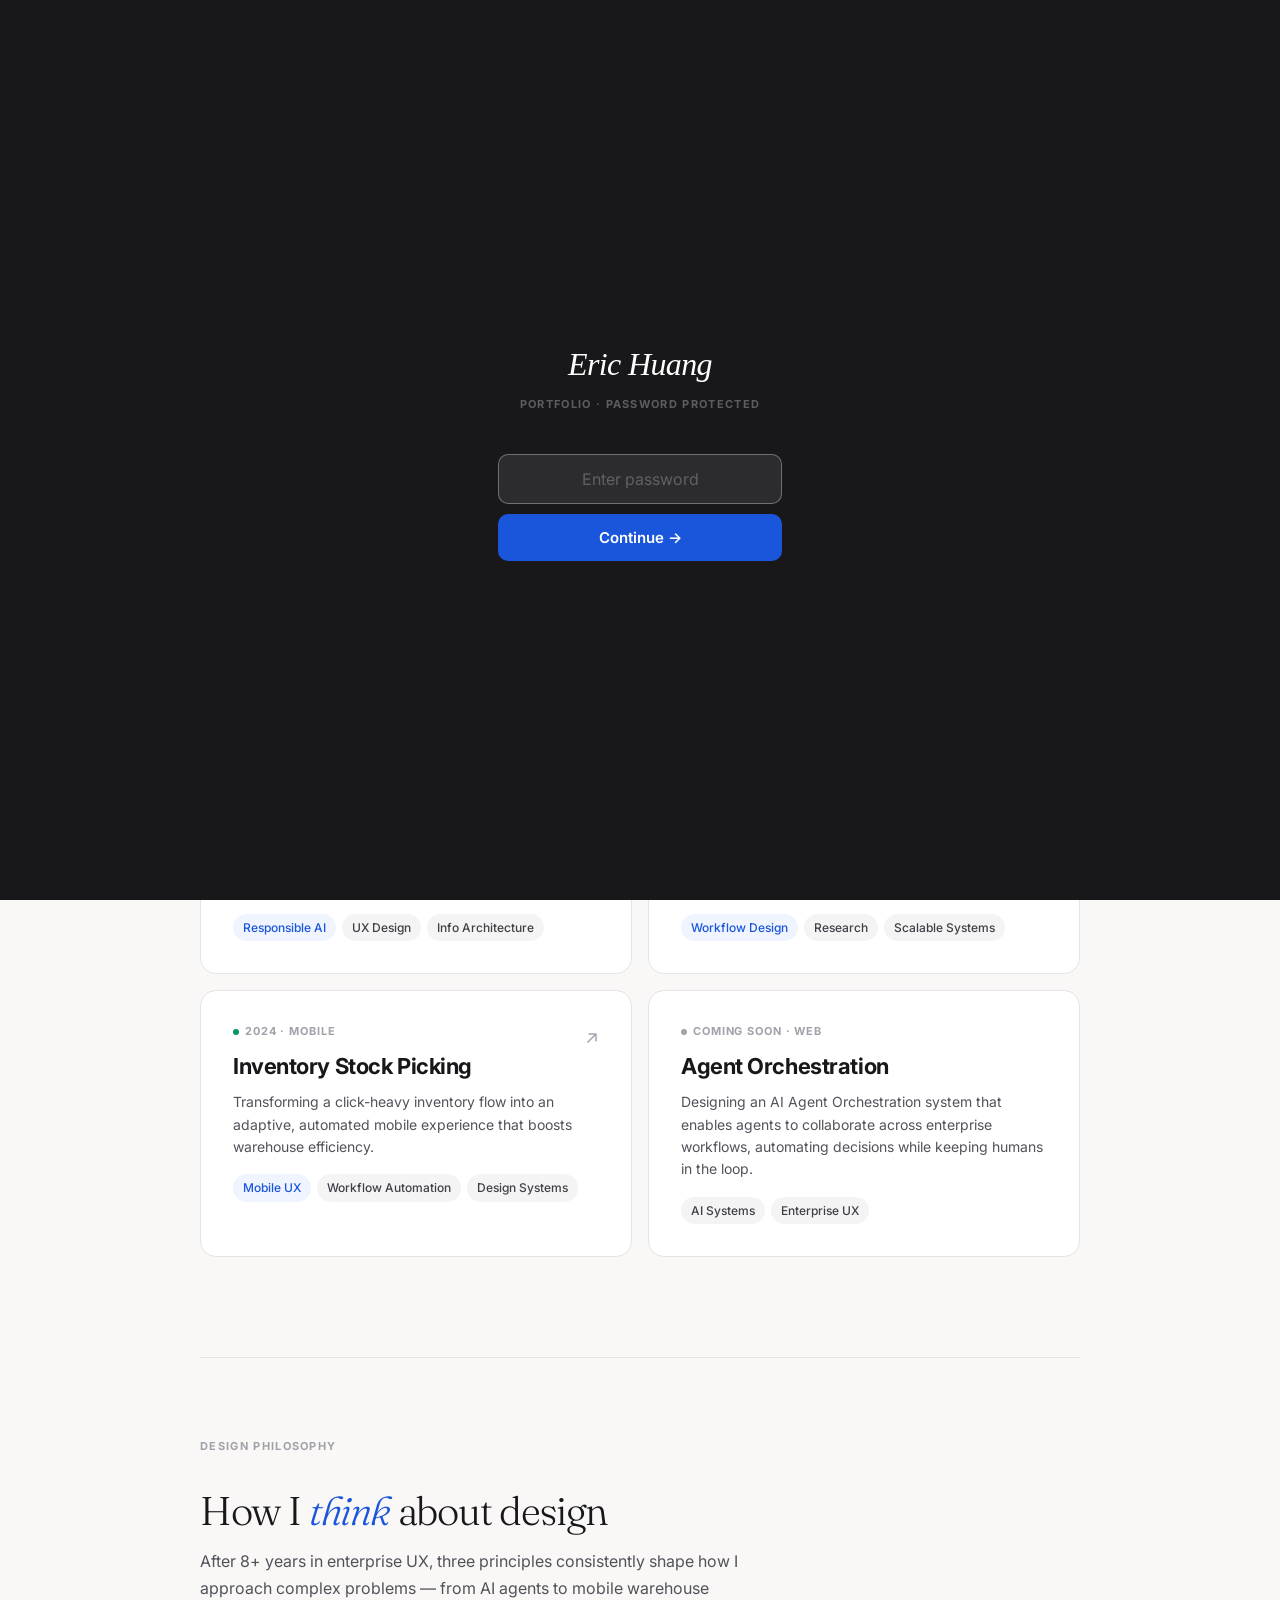
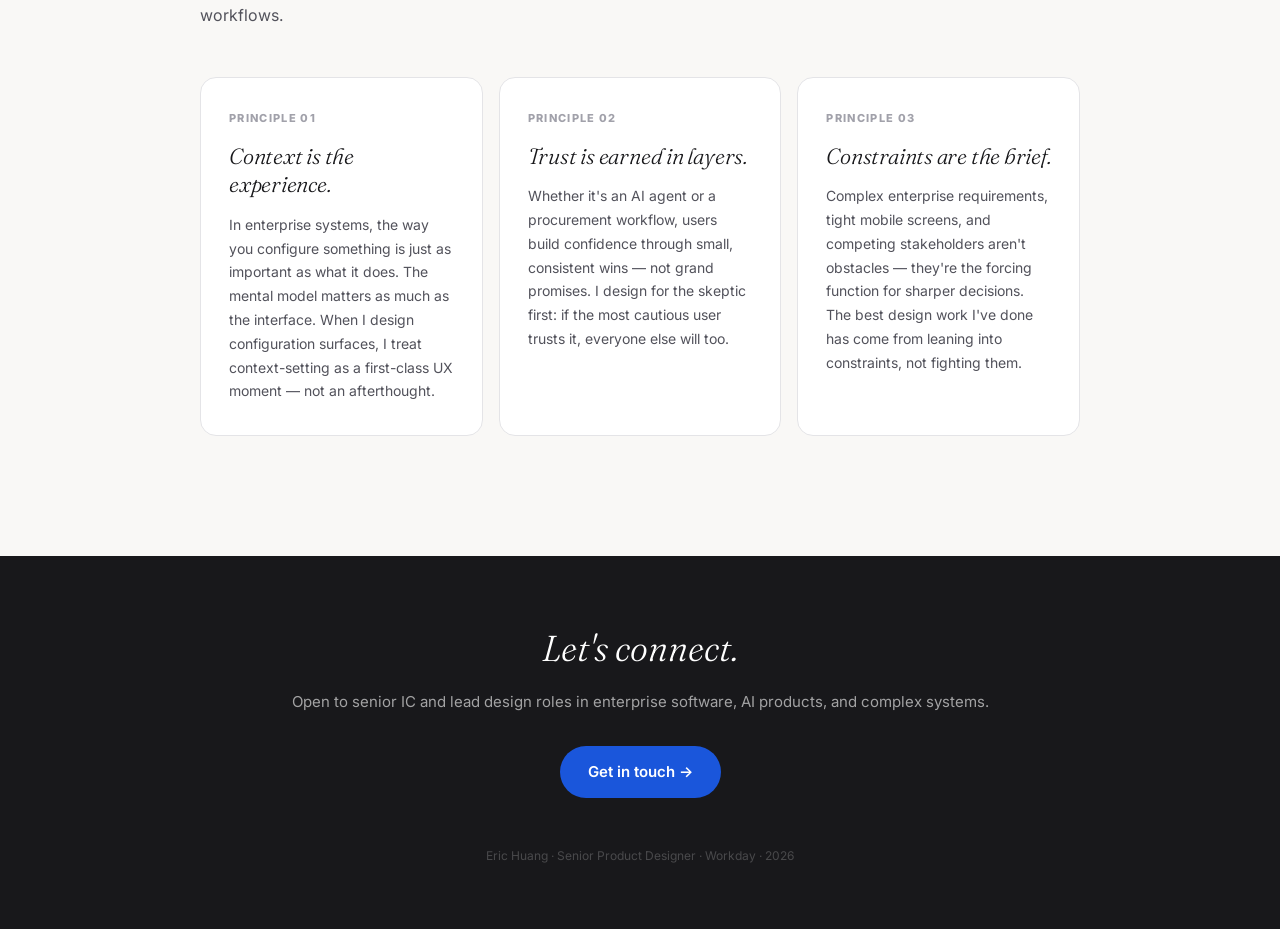
==== index.html @ 13ef9578 "Add files via upload" ====
<!DOCTYPE html>
<html lang="en">
<head>
  <meta charset="UTF-8" />
  <meta name="viewport" content="width=device-width, initial-scale=1.0" />
  <title>Eric Huang — UX Design Portfolio</title>
  <link rel="preconnect" href="https://fonts.googleapis.com" />
  <link rel="preconnect" href="https://fonts.gstatic.com" crossorigin />
  <link href="https://fonts.googleapis.com/css2?family=Inter:wght@300;400;500;600;700;800&family=Fraunces:ital,opsz,wght@0,9..144,300;0,9..144,400;1,9..144,300;1,9..144,400&display=swap" rel="stylesheet" />
  <link rel="stylesheet" href="style.css" />
  <script src="auth.js"></script>
</head>
<body>

<!-- ─── NAV ─── -->
<nav>
  <div class="nav-inner">
    <a href="index.html" class="nav-logo">Eric Huang</a>
    <ul class="nav-links">
      <li><a href="#work">Work</a></li>
      <li><a href="#philosophy">Philosophy</a></li>
      <li><a href="resume.pdf" target="_blank" rel="noopener" class="nav-resume">Resume ↗</a></li>
    </ul>
  </div>
</nav>

<!-- ─── HERO ─── -->
<header class="hero">
  <div class="hero-eyebrow">Senior Product Designer · Workday</div>
  <h1>Hello, I'm Eric Huang.<br/>I design <em>intelligent, scalable</em><br/>enterprise experiences.</h1>
  <p class="hero-subtitle">
    Leading AI agent orchestration that transforms complex enterprise systems into intuitive, high-impact workflows — at Workday scale.
  </p>
  <div class="hero-meta">
    <div class="hero-stat">
      <strong>8+</strong>
      <span>Years in enterprise UX</span>
    </div>
    <div class="hero-divider"></div>
    <div class="hero-stat">
      <strong>3</strong>
      <span>Featured case studies</span>
    </div>
    <div class="hero-divider"></div>
    <div class="hero-stat">
      <strong>Workday</strong>
      <span>Procurement · Supply Chain</span>
    </div>
  </div>
</header>

<!-- ─── CASE STUDY INDEX ─── -->
<section id="work" class="index-section">
  <div class="section-label">Selected Work</div>
  <div class="index-grid">

    <a href="intake-agent.html" class="index-card">
      <span class="index-card-arrow">↗</span>
      <div class="index-card-badge"><span class="badge-dot live"></span> 2026 · Web</div>
      <h3>Intake Agent</h3>
      <p>A decision-assistive AI agent that orchestrates purchase decisions across platforms, building trust and confidence at scale.</p>
      <div class="index-card-tags">
        <span class="tag accent">Responsible AI</span>
        <span class="tag">UX Design</span>
        <span class="tag">Info Architecture</span>
      </div>
    </a>

    <a href="purchase-compliance.html" class="index-card">
      <span class="index-card-arrow">↗</span>
      <div class="index-card-badge"><span class="badge-dot live"></span> 2025 · Web</div>
      <h3>Purchase Compliance</h3>
      <p>Turning a slow, manual rule-defining process into a contextual, scalable framework for procurement admins.</p>
      <div class="index-card-tags">
        <span class="tag accent">Workflow Design</span>
        <span class="tag">Research</span>
        <span class="tag">Scalable Systems</span>
      </div>
    </a>

    <a href="inventory-picking.html" class="index-card">
      <span class="index-card-arrow">↗</span>
      <div class="index-card-badge"><span class="badge-dot live"></span> 2024 · Mobile</div>
      <h3>Inventory Stock Picking</h3>
      <p>Transforming a click-heavy inventory flow into an adaptive, automated mobile experience that boosts warehouse efficiency.</p>
      <div class="index-card-tags">
        <span class="tag accent">Mobile UX</span>
        <span class="tag">Workflow Automation</span>
        <span class="tag">Design Systems</span>
      </div>
    </a>

    <div class="index-card coming-soon">
      <div class="index-card-badge"><span class="badge-dot"></span> Coming Soon · Web</div>
      <h3>Agent Orchestration</h3>
      <p>Designing an AI Agent Orchestration system that enables agents to collaborate across enterprise workflows, automating decisions while keeping humans in the loop.</p>
      <div class="index-card-tags">
        <span class="tag">AI Systems</span>
        <span class="tag">Enterprise UX</span>
      </div>
    </div>

  </div>
</section>

<div class="section-divider"><hr /></div>

<!-- ─── DESIGN PHILOSOPHY ─── -->
<section id="philosophy" class="philosophy-section">
  <div class="philosophy-intro">
    <div class="section-label">Design Philosophy</div>
    <h2>How I <em>think</em> about design</h2>
    <p>After 8+ years in enterprise UX, three principles consistently shape how I approach complex problems — from AI agents to mobile warehouse workflows.</p>
  </div>

  <div class="philosophy-grid">
    <div class="philosophy-card">
      <div class="philosophy-number">Principle 01</div>
      <h3>Context is the experience.</h3>
      <p>In enterprise systems, the way you configure something is just as important as what it does. The mental model matters as much as the interface. When I design configuration surfaces, I treat context-setting as a first-class UX moment — not an afterthought.</p>
    </div>
    <div class="philosophy-card">
      <div class="philosophy-number">Principle 02</div>
      <h3>Trust is earned in layers.</h3>
      <p>Whether it's an AI agent or a procurement workflow, users build confidence through small, consistent wins — not grand promises. I design for the skeptic first: if the most cautious user trusts it, everyone else will too.</p>
    </div>
    <div class="philosophy-card">
      <div class="philosophy-number">Principle 03</div>
      <h3>Constraints are the brief.</h3>
      <p>Complex enterprise requirements, tight mobile screens, and competing stakeholders aren't obstacles — they're the forcing function for sharper decisions. The best design work I've done has come from leaning into constraints, not fighting them.</p>
    </div>
  </div>
</section>

<!-- ─── FOOTER ─── -->
<footer>
  <h2>Let's connect.</h2>
  <p>Open to senior IC and lead design roles in enterprise software, AI products, and complex systems.</p>
  <a href="mailto:Eric.chakho.wong@gmail.com">Get in touch →</a>
  <div class="footer-note">Eric Huang · Senior Product Designer · Workday · 2026</div>
</footer>

<script>
  const observer = new IntersectionObserver(
    (entries) => entries.forEach(e => {
      if (e.isIntersecting) {
        e.target.style.opacity = '1';
        e.target.style.transform = 'translateY(0)';
      }
    }),
    { threshold: 0.1 }
  );
  document.querySelectorAll('.index-card, .philosophy-card').forEach(el => {
    el.style.opacity = '0';
    el.style.transform = 'translateY(20px)';
    el.style.transition = 'opacity .5s ease, transform .5s ease';
    observer.observe(el);
  });
</script>

</body>
</html>
---- style.css ----
/* ── Eric Huang Portfolio — Shared Styles ── */
*, *::before, *::after { box-sizing: border-box; margin: 0; padding: 0; }

:root {
  --bg: #F9F8F6;
  --bg-card: #FFFFFF;
  --ink: #18181B;
  --ink-secondary: #52525B;
  --ink-muted: #A1A1AA;
  --accent: #1A56DB;
  --accent-light: #EFF4FF;
  --accent-green: #059669;
  --accent-green-light: #ECFDF5;
  --border: #E4E4E7;
  --tag-bg: #F4F4F5;
  --tag-text: #3F3F46;
  --shadow-sm: 0 1px 3px rgba(0,0,0,.07), 0 1px 2px rgba(0,0,0,.06);
  --shadow-md: 0 4px 16px rgba(0,0,0,.08), 0 2px 6px rgba(0,0,0,.05);
  --shadow-lg: 0 20px 40px rgba(0,0,0,.10), 0 8px 16px rgba(0,0,0,.06);
  --radius: 16px;
  --radius-sm: 8px;
  --max-w: 880px;
  --transition: .22s cubic-bezier(.4,0,.2,1);
}

html { scroll-behavior: smooth; }

body {
  font-family: 'Inter', -apple-system, BlinkMacSystemFont, sans-serif;
  background: var(--bg);
  color: var(--ink);
  line-height: 1.6;
  -webkit-font-smoothing: antialiased;
}

/* ─── NAV ─── */
nav {
  position: sticky;
  top: 0;
  z-index: 100;
  background: rgba(249,248,246,.88);
  backdrop-filter: blur(14px);
  -webkit-backdrop-filter: blur(14px);
  border-bottom: 1px solid var(--border);
}
.nav-inner {
  max-width: calc(var(--max-w) + 80px);
  margin: 0 auto;
  padding: 0 40px;
  height: 60px;
  display: flex;
  align-items: center;
  justify-content: space-between;
}
.nav-logo {
  font-weight: 700;
  font-size: 15px;
  color: var(--ink);
  text-decoration: none;
  letter-spacing: -.01em;
}
.nav-links {
  display: flex;
  gap: 28px;
  list-style: none;
  align-items: center;
}
.nav-links a {
  font-size: 14px;
  font-weight: 500;
  color: var(--ink-secondary);
  text-decoration: none;
  transition: color var(--transition);
}
.nav-links a:hover { color: var(--accent); }
.nav-links .nav-resume {
  background: var(--accent-light);
  color: var(--accent);
  padding: 6px 14px;
  border-radius: 100px;
  font-weight: 600;
  font-size: 13px;
}
.nav-links .nav-resume:hover { background: var(--accent); color: #fff; }

/* ─── BREADCRUMB ─── */
.breadcrumb {
  max-width: calc(var(--max-w) + 80px);
  margin: 28px auto 0;
  padding: 0 40px;
  display: flex;
  align-items: center;
  gap: 8px;
  font-size: 14px;
}
.breadcrumb a {
  color: var(--ink-secondary);
  text-decoration: none;
  font-weight: 500;
  transition: color var(--transition);
  display: inline-flex;
  align-items: center;
  gap: 6px;
}
.breadcrumb a:hover { color: var(--accent); }
.breadcrumb .sep { color: var(--ink-muted); }
.breadcrumb .current { color: var(--ink-muted); }

/* ─── HERO ─── */
.hero {
  max-width: calc(var(--max-w) + 80px);
  margin: 0 auto;
  padding: 96px 40px 80px;
}
.hero-eyebrow {
  display: inline-flex;
  align-items: center;
  gap: 8px;
  font-size: 13px;
  font-weight: 600;
  color: var(--accent);
  background: var(--accent-light);
  padding: 5px 12px;
  border-radius: 100px;
  margin-bottom: 28px;
  letter-spacing: .02em;
  text-transform: uppercase;
}
.hero-eyebrow::before {
  content: '';
  width: 6px;
  height: 6px;
  border-radius: 50%;
  background: var(--accent);
  animation: pulse 2s infinite;
}
@keyframes pulse {
  0%, 100% { opacity: 1; transform: scale(1); }
  50% { opacity: .5; transform: scale(1.4); }
}
.hero h1 {
  font-family: 'Fraunces', Georgia, serif;
  font-size: clamp(40px, 5vw, 62px);
  font-weight: 300;
  line-height: 1.12;
  letter-spacing: -.03em;
  color: var(--ink);
  margin-bottom: 24px;
  max-width: 780px;
}
.hero h1 em { font-style: italic; color: var(--accent); }
.hero-subtitle {
  font-size: 18px;
  color: var(--ink-secondary);
  max-width: 560px;
  line-height: 1.65;
  margin-bottom: 40px;
}
.hero-meta {
  display: flex;
  align-items: center;
  gap: 32px;
  flex-wrap: wrap;
}
.hero-stat { display: flex; flex-direction: column; }
.hero-stat strong {
  font-size: 28px;
  font-weight: 800;
  color: var(--ink);
  line-height: 1;
  letter-spacing: -.02em;
}
.hero-stat span { font-size: 13px; color: var(--ink-muted); margin-top: 4px; }
.hero-divider { width: 1px; height: 44px; background: var(--border); }

/* ─── SECTION LABEL ─── */
.section-label {
  font-size: 11px;
  font-weight: 700;
  letter-spacing: .12em;
  text-transform: uppercase;
  color: var(--ink-muted);
  margin-bottom: 32px;
}

/* ─── CASE STUDY INDEX ─── */
.index-section {
  max-width: calc(var(--max-w) + 80px);
  margin: 0 auto;
  padding: 0 40px 100px;
}
.index-grid {
  display: grid;
  grid-template-columns: 1fr 1fr;
  gap: 16px;
}
.index-card {
  background: var(--bg-card);
  border: 1px solid var(--border);
  border-radius: var(--radius);
  padding: 32px;
  text-decoration: none;
  color: inherit;
  transition: box-shadow var(--transition), transform var(--transition), border-color var(--transition);
  display: flex;
  flex-direction: column;
  gap: 12px;
  position: relative;
  overflow: hidden;
}
.index-card:hover {
  box-shadow: var(--shadow-md);
  transform: translateY(-2px);
  border-color: #d4d4d8;
}
.index-card.coming-soon {
  opacity: .55;
  cursor: default;
  pointer-events: none;
}
.index-card-badge {
  font-size: 11px;
  font-weight: 700;
  letter-spacing: .08em;
  text-transform: uppercase;
  color: var(--ink-muted);
  display: flex;
  align-items: center;
  gap: 6px;
}
.badge-dot { width: 6px; height: 6px; border-radius: 50%; background: var(--ink-muted); }
.badge-dot.live { background: var(--accent-green); }
.index-card h3 { font-size: 22px; font-weight: 700; letter-spacing: -.02em; line-height: 1.2; }
.index-card p { font-size: 14px; color: var(--ink-secondary); line-height: 1.6; }
.index-card-tags { display: flex; gap: 6px; flex-wrap: wrap; margin-top: 4px; }
.tag {
  font-size: 12px;
  font-weight: 500;
  background: var(--tag-bg);
  color: var(--tag-text);
  padding: 4px 10px;
  border-radius: 100px;
}
.tag.accent { background: var(--accent-light); color: var(--accent); }
.index-card-arrow {
  position: absolute;
  top: 32px;
  right: 32px;
  font-size: 18px;
  color: var(--ink-muted);
  transition: transform var(--transition), color var(--transition);
}
.index-card:hover .index-card-arrow { transform: translate(3px, -3px); color: var(--accent); }
.index-card.wide { grid-column: span 2; }

/* ─── DIVIDER ─── */
.section-divider {
  max-width: calc(var(--max-w) + 80px);
  margin: 0 auto 80px;
  padding: 0 40px;
}
.section-divider hr { border: none; border-top: 1px solid var(--border); }

/* ─── CASE STUDY SECTIONS ─── */
.case-study {
  max-width: calc(var(--max-w) + 80px);
  margin: 0 auto;
  padding: 0 40px 120px;
}
.case-study.standalone { padding-top: 56px; }

.cs-header { margin-bottom: 64px; }
.cs-year-badge {
  display: inline-flex;
  align-items: center;
  gap: 8px;
  font-size: 12px;
  font-weight: 600;
  color: var(--accent);
  background: var(--accent-light);
  padding: 4px 12px;
  border-radius: 100px;
  margin-bottom: 20px;
  text-transform: uppercase;
  letter-spacing: .06em;
}
.cs-header h2 {
  font-family: 'Fraunces', Georgia, serif;
  font-size: clamp(32px, 4vw, 48px);
  font-weight: 300;
  letter-spacing: -.03em;
  line-height: 1.1;
  margin-bottom: 16px;
}
.cs-header h2 em { font-style: italic; color: var(--accent); }
.cs-header-meta {
  display: flex;
  align-items: center;
  gap: 10px;
  flex-wrap: wrap;
  margin-bottom: 20px;
}
.cs-header p {
  font-size: 16px;
  color: var(--ink-secondary);
  max-width: 620px;
  line-height: 1.7;
}

/* ─── CS META STRIP ─── */
.cs-meta-strip {
  display: flex;
  flex-wrap: wrap;
  margin-bottom: 36px;
  background: var(--bg-card);
  border: 1px solid var(--border);
  border-radius: var(--radius-sm);
  overflow: hidden;
}
.cs-meta-item {
  padding: 14px 22px;
  border-right: 1px solid var(--border);
  flex: 1;
  min-width: 120px;
}
.cs-meta-item:last-child { border-right: none; }
.cs-meta-key {
  font-size: 10px;
  font-weight: 700;
  letter-spacing: .1em;
  text-transform: uppercase;
  color: var(--ink-muted);
  margin-bottom: 5px;
}
.cs-meta-val { font-size: 14px; font-weight: 600; color: var(--ink); line-height: 1.3; }

/* ─── MY ROLE BLOCK ─── */
.my-role-block {
  background: var(--bg-card);
  border: 1px solid var(--border);
  border-radius: var(--radius);
  padding: 28px 32px;
  margin-bottom: 56px;
  display: flex;
  gap: 24px;
  align-items: flex-start;
}
.my-role-icon {
  width: 40px;
  height: 40px;
  border-radius: 10px;
  background: var(--accent-light);
  color: var(--accent);
  display: flex;
  align-items: center;
  justify-content: center;
  font-size: 18px;
  flex-shrink: 0;
}
.my-role-content { flex: 1; }
.my-role-content .block-label { margin-bottom: 8px; }
.my-role-content p {
  font-size: 15px;
  color: var(--ink-secondary);
  line-height: 1.72;
  max-width: 660px;
}
.my-role-chips { display: flex; gap: 6px; flex-wrap: wrap; margin-top: 14px; }
.chip {
  font-size: 12px;
  font-weight: 500;
  background: var(--bg);
  border: 1px solid var(--border);
  color: var(--ink-secondary);
  padding: 4px 10px;
  border-radius: 100px;
}

/* ─── BLOCKS ─── */
.block { margin-bottom: 56px; }
.block-label {
  font-size: 11px;
  font-weight: 700;
  letter-spacing: .12em;
  text-transform: uppercase;
  color: var(--ink-muted);
  margin-bottom: 20px;
}
.block h3 {
  font-size: 20px;
  font-weight: 700;
  letter-spacing: -.01em;
  margin-bottom: 12px;
  line-height: 1.3;
}
.block p { font-size: 15px; color: var(--ink-secondary); line-height: 1.75; max-width: 660px; }
.block p + p { margin-top: 12px; }

/* ─── CALLOUT CARD ─── */
.callout {
  background: var(--bg-card);
  border: 1px solid var(--border);
  border-radius: var(--radius);
  padding: 32px 36px;
  margin-bottom: 56px;
}
.callout.accent-left { border-left: 4px solid var(--accent); }
.callout.green-left { border-left: 4px solid var(--accent-green); }

/* ─── QUOTE ─── */
.quote-block {
  background: var(--ink);
  color: #fff;
  border-radius: var(--radius);
  padding: 40px 44px;
  margin-bottom: 56px;
  position: relative;
}
.quote-mark {
  font-family: 'Fraunces', Georgia, serif;
  font-size: 72px;
  line-height: .7;
  color: rgba(255,255,255,.15);
  position: absolute;
  top: 28px;
  left: 36px;
}
.quote-block blockquote {
  font-family: 'Fraunces', Georgia, serif;
  font-size: clamp(20px, 2.5vw, 26px);
  font-weight: 300;
  font-style: italic;
  line-height: 1.5;
  margin-bottom: 20px;
  padding-left: 8px;
}
.quote-source { font-size: 13px; color: rgba(255,255,255,.55); font-weight: 500; }

/* ─── METRICS ─── */
.metrics-grid {
  display: grid;
  grid-template-columns: repeat(auto-fit, minmax(160px, 1fr));
  gap: 16px;
  margin-bottom: 56px;
}
.metric-card {
  background: var(--bg-card);
  border: 1px solid var(--border);
  border-radius: var(--radius);
  padding: 28px 24px;
  text-align: center;
}
.metric-number {
  font-size: 42px;
  font-weight: 800;
  color: var(--accent-green);
  letter-spacing: -.03em;
  line-height: 1;
  margin-bottom: 8px;
}
.metric-label { font-size: 13px; color: var(--ink-secondary); line-height: 1.4; }

/* ─── COMPARISON ─── */
.comparison-grid {
  display: grid;
  grid-template-columns: 1fr 1fr;
  gap: 16px;
  margin-bottom: 56px;
}
.comparison-card {
  background: var(--bg-card);
  border: 1px solid var(--border);
  border-radius: var(--radius);
  padding: 28px 28px 24px;
}
.comparison-card .comp-label {
  font-size: 11px;
  font-weight: 700;
  letter-spacing: .1em;
  text-transform: uppercase;
  color: var(--ink-muted);
  margin-bottom: 14px;
}
.comparison-card.after .comp-label { color: var(--accent-green); }
.comparison-card h4 { font-size: 16px; font-weight: 700; margin-bottom: 10px; }
.comparison-card ul { list-style: none; display: flex; flex-direction: column; gap: 8px; }
.comparison-card ul li {
  font-size: 14px;
  color: var(--ink-secondary);
  display: flex;
  gap: 8px;
  align-items: flex-start;
}
.comparison-card ul li::before {
  content: '×';
  color: #EF4444;
  font-weight: 700;
  flex-shrink: 0;
  margin-top: 1px;
}
.comparison-card.after ul li::before { content: '✓'; color: var(--accent-green); }

/* ─── SOLUTION TABLE ─── */
.solution-table {
  width: 100%;
  border-collapse: collapse;
  margin-bottom: 56px;
  font-size: 14px;
  background: var(--bg-card);
  border-radius: var(--radius);
  overflow: hidden;
  border: 1px solid var(--border);
}
.solution-table th {
  background: var(--bg);
  font-weight: 600;
  color: var(--ink-secondary);
  padding: 14px 18px;
  text-align: left;
  font-size: 12px;
  text-transform: uppercase;
  letter-spacing: .06em;
  border-bottom: 1px solid var(--border);
}
.solution-table td {
  padding: 14px 18px;
  border-bottom: 1px solid var(--border);
  color: var(--ink-secondary);
  vertical-align: top;
}
.solution-table tr:last-child td { border-bottom: none; }
.solution-table tr.selected td { background: var(--accent-light); color: var(--ink); }
.solution-table tr.selected td:first-child { font-weight: 700; color: var(--accent); }
.selected-badge {
  display: inline-block;
  background: var(--accent);
  color: #fff;
  font-size: 10px;
  font-weight: 700;
  padding: 2px 8px;
  border-radius: 100px;
  text-transform: uppercase;
  letter-spacing: .06em;
  margin-left: 8px;
}
.pill-good {
  display: inline-block;
  background: var(--accent-green-light);
  color: var(--accent-green);
  font-size: 12px;
  font-weight: 600;
  padding: 2px 8px;
  border-radius: 100px;
}
.pill-bad {
  display: inline-block;
  background: #FEF2F2;
  color: #DC2626;
  font-size: 12px;
  font-weight: 600;
  padding: 2px 8px;
  border-radius: 100px;
}
.pill-mid {
  display: inline-block;
  background: #FFFBEB;
  color: #D97706;
  font-size: 12px;
  font-weight: 600;
  padding: 2px 8px;
  border-radius: 100px;
}

/* ─── INSIGHT LIST ─── */
.insight-list {
  list-style: none;
  display: flex;
  flex-direction: column;
  gap: 16px;
  margin-bottom: 56px;
}
.insight-list li {
  background: var(--bg-card);
  border: 1px solid var(--border);
  border-radius: var(--radius-sm);
  padding: 18px 20px;
  font-size: 15px;
  color: var(--ink-secondary);
  line-height: 1.6;
  display: flex;
  gap: 14px;
  align-items: flex-start;
}
.insight-icon {
  width: 28px;
  height: 28px;
  border-radius: 8px;
  background: var(--accent-light);
  color: var(--accent);
  display: flex;
  align-items: center;
  justify-content: center;
  font-size: 14px;
  flex-shrink: 0;
  margin-top: 1px;
}

/* ─── KEY HIGHLIGHTS ─── */
.kh-grid {
  display: grid;
  grid-template-columns: repeat(auto-fit, minmax(220px, 1fr));
  gap: 14px;
  margin-bottom: 56px;
}
.kh-card {
  background: var(--bg-card);
  border: 1px solid var(--border);
  border-radius: var(--radius);
  padding: 24px 24px 20px;
}
.kh-number {
  font-size: 11px;
  font-weight: 800;
  color: var(--accent);
  letter-spacing: .1em;
  text-transform: uppercase;
  margin-bottom: 10px;
}
.kh-card h4 {
  font-size: 15px;
  font-weight: 700;
  color: var(--ink);
  line-height: 1.4;
  margin-bottom: 8px;
  letter-spacing: -.01em;
}
.kh-card p { font-size: 13px; color: var(--ink-secondary); line-height: 1.6; }

/* ─── REFLECTION ─── */
.reflection-block {
  background: linear-gradient(135deg, #F0F4FF 0%, #F9F8F6 100%);
  border: 1px solid #C7D7FA;
  border-radius: var(--radius);
  padding: 36px 40px;
  margin-bottom: 56px;
}
.reflection-block .ref-label {
  font-size: 11px;
  font-weight: 700;
  letter-spacing: .12em;
  text-transform: uppercase;
  color: var(--accent);
  margin-bottom: 16px;
}
.reflection-block p {
  font-family: 'Fraunces', Georgia, serif;
  font-size: 20px;
  font-weight: 300;
  font-style: italic;
  color: var(--ink);
  line-height: 1.6;
  margin-bottom: 20px;
}
.reflection-block .next-steps {
  font-family: 'Inter', sans-serif;
  font-size: 14px;
  font-style: normal;
  color: var(--ink-secondary);
  line-height: 1.7;
}
.reflection-block .next-steps strong { color: var(--ink); }

/* ─── MORE TO THE STORY ─── */
.more-story {
  background: var(--ink);
  color: rgba(255,255,255,.7);
  border-radius: var(--radius);
  padding: 28px 32px;
  margin-bottom: 0;
  display: flex;
  align-items: center;
  justify-content: space-between;
  gap: 24px;
  flex-wrap: wrap;
}
.more-story-text { display: flex; flex-direction: column; gap: 6px; }
.more-story-text strong { font-size: 15px; font-weight: 700; color: #fff; }
.more-story-text span { font-size: 13px; line-height: 1.55; max-width: 520px; }
.more-story-badge {
  display: inline-flex;
  align-items: center;
  gap: 8px;
  background: rgba(255,255,255,.1);
  border: 1px solid rgba(255,255,255,.15);
  color: rgba(255,255,255,.8);
  font-size: 13px;
  font-weight: 600;
  padding: 10px 18px;
  border-radius: 100px;
  white-space: nowrap;
  transition: background var(--transition);
}
.more-story-badge:hover { background: rgba(255,255,255,.18); }

/* ─── CHECKLIST ─── */
.checklist { list-style: none; display: flex; flex-direction: column; gap: 10px; }
.checklist li {
  display: flex;
  align-items: center;
  gap: 10px;
  font-size: 15px;
  color: var(--ink-secondary);
}
.checklist li::before { content: '✅'; font-size: 14px; }

/* ─── FOCUS GRID ─── */
.focus-grid {
  display: grid;
  grid-template-columns: 1fr 1fr;
  gap: 12px;
  margin-bottom: 56px;
}
.focus-item {
  background: var(--bg-card);
  border: 1px solid var(--border);
  border-radius: var(--radius-sm);
  padding: 18px 20px;
  font-size: 14px;
  color: var(--ink-secondary);
  line-height: 1.55;
}
.focus-item strong {
  display: block;
  font-size: 13px;
  font-weight: 600;
  color: var(--ink);
  margin-bottom: 4px;
}

/* ─── DESIGN PHILOSOPHY ─── */
.philosophy-section {
  max-width: calc(var(--max-w) + 80px);
  margin: 0 auto;
  padding: 0 40px 120px;
}
.philosophy-intro { max-width: 560px; margin-bottom: 48px; }
.philosophy-intro h2 {
  font-family: 'Fraunces', Georgia, serif;
  font-size: clamp(28px, 3.5vw, 40px);
  font-weight: 300;
  letter-spacing: -.03em;
  line-height: 1.15;
  margin-bottom: 14px;
}
.philosophy-intro h2 em { font-style: italic; color: var(--accent); }
.philosophy-intro p { font-size: 16px; color: var(--ink-secondary); line-height: 1.7; }
.philosophy-grid {
  display: grid;
  grid-template-columns: 1fr 1fr 1fr;
  gap: 16px;
}
.philosophy-card {
  background: var(--bg-card);
  border: 1px solid var(--border);
  border-radius: var(--radius);
  padding: 32px 28px;
  display: flex;
  flex-direction: column;
  gap: 14px;
}
.philosophy-number {
  font-size: 11px;
  font-weight: 800;
  letter-spacing: .12em;
  text-transform: uppercase;
  color: var(--ink-muted);
}
.philosophy-card h3 {
  font-family: 'Fraunces', Georgia, serif;
  font-size: 22px;
  font-weight: 300;
  font-style: italic;
  line-height: 1.3;
  color: var(--ink);
  letter-spacing: -.01em;
}
.philosophy-card p { font-size: 14px; color: var(--ink-secondary); line-height: 1.7; }

/* ─── FOOTER ─── */
footer {
  background: var(--ink);
  color: rgba(255,255,255,.6);
  padding: 64px 40px;
  text-align: center;
}
footer h2 {
  font-family: 'Fraunces', Georgia, serif;
  font-size: 36px;
  font-weight: 300;
  font-style: italic;
  color: #fff;
  margin-bottom: 12px;
}
footer p { font-size: 15px; margin-bottom: 32px; }
footer a {
  display: inline-block;
  background: var(--accent);
  color: #fff;
  text-decoration: none;
  padding: 14px 28px;
  border-radius: 100px;
  font-weight: 600;
  font-size: 15px;
  transition: opacity var(--transition), transform var(--transition);
}
footer a:hover { opacity: .85; transform: translateY(-1px); }
.footer-note { font-size: 12px; margin-top: 48px; opacity: .35; }

/* ─── RESPONSIVE ─── */
@media (max-width: 720px) {
  .nav-inner { padding: 0 20px; }
  .nav-links { gap: 16px; }
  .hero, .index-section, .case-study, .section-divider, .philosophy-section { padding-left: 20px; padding-right: 20px; }
  .hero { padding-top: 60px; padding-bottom: 60px; }
  .index-grid { grid-template-columns: 1fr; }
  .index-card.wide { grid-column: span 1; }
  .comparison-grid { grid-template-columns: 1fr; }
  .focus-grid { grid-template-columns: 1fr; }
  .solution-table { font-size: 13px; }
  .solution-table th, .solution-table td { padding: 10px 12px; }
  .philosophy-grid { grid-template-columns: 1fr; }
  .cs-meta-strip { flex-direction: column; }
  .cs-meta-item { border-right: none; border-bottom: 1px solid var(--border); }
  .cs-meta-item:last-child { border-bottom: none; }
  .my-role-block { flex-direction: column; }
  .more-story { flex-direction: column; }
  .breadcrumb { padding: 0 20px; }
  .case-study.standalone { padding-top: 36px; }
  footer { padding: 48px 20px; }
}
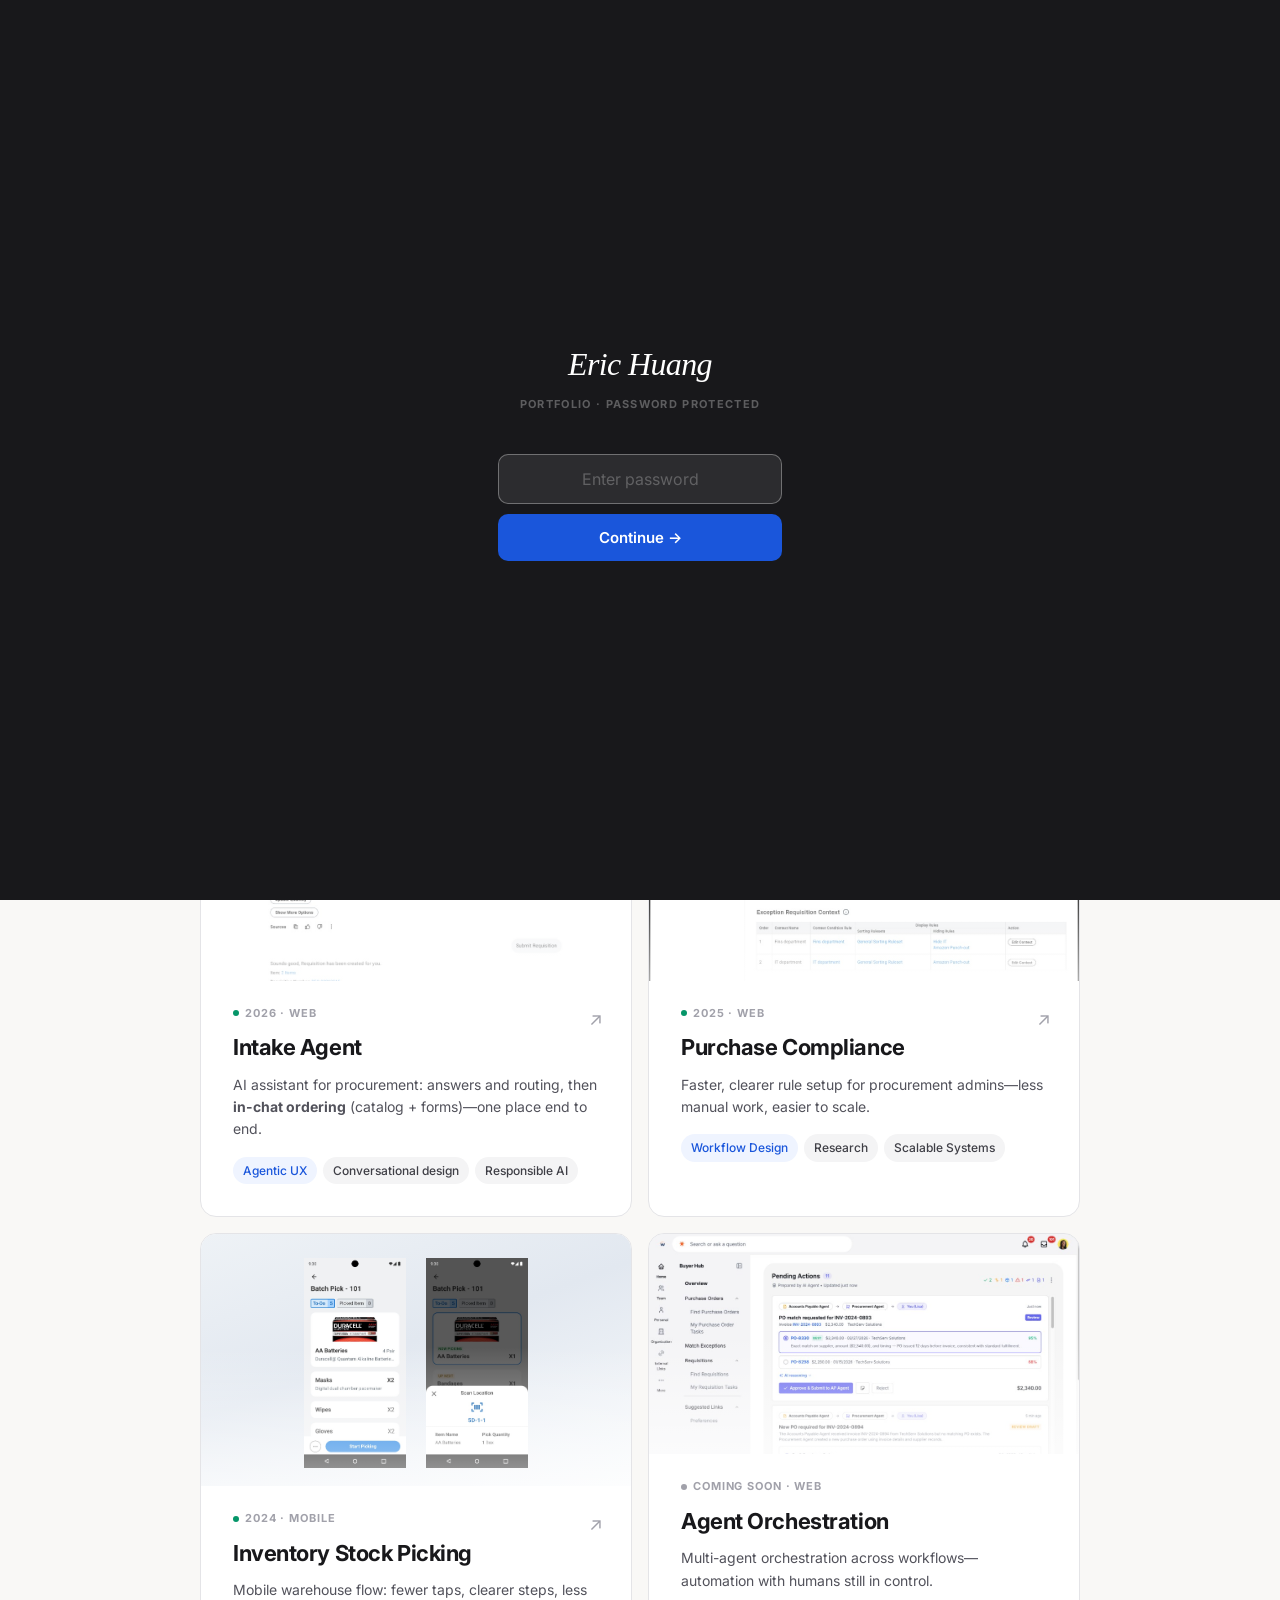
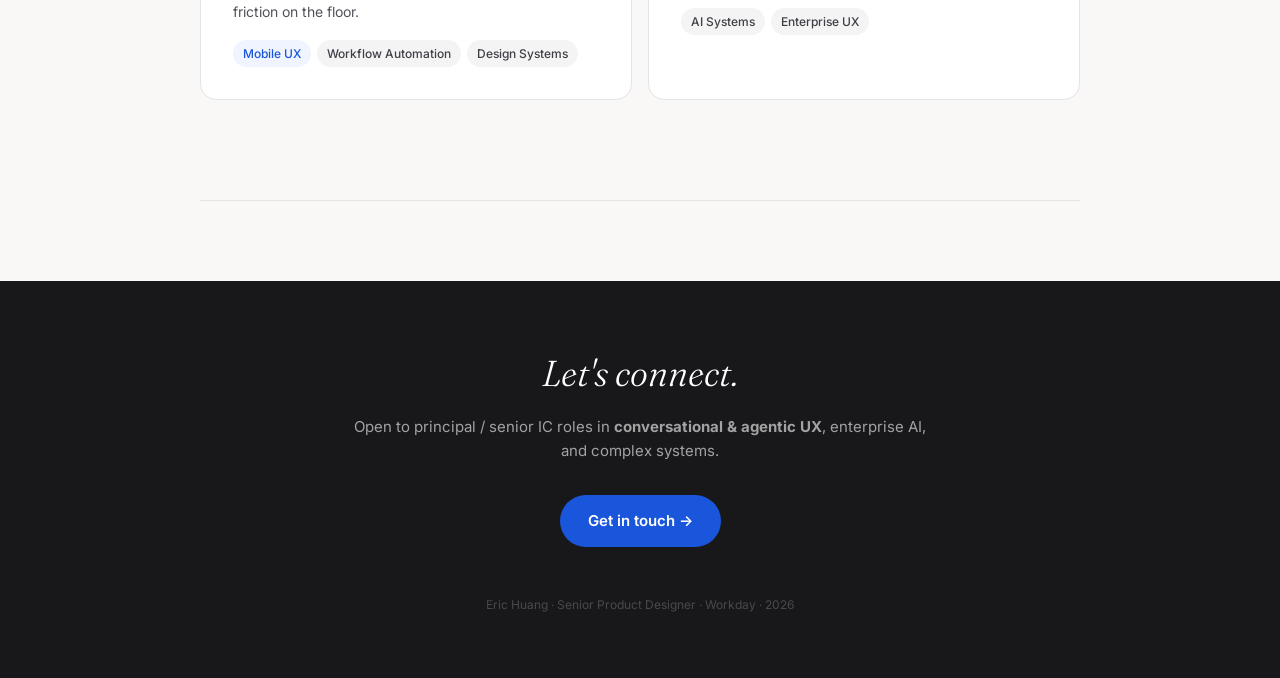
==== commit ec79c524: "Add files via upload" ====
--- a/index.html
+++ b/index.html
@@ -8,6 +8,7 @@
   <link rel="preconnect" href="https://fonts.gstatic.com" crossorigin />
   <link href="https://fonts.googleapis.com/css2?family=Inter:wght@300;400;500;600;700;800&family=Fraunces:ital,opsz,wght@0,9..144,300;0,9..144,400;1,9..144,300;1,9..144,400&display=swap" rel="stylesheet" />
   <link rel="stylesheet" href="style.css" />
+  <script src="analytics.js"></script>
   <script src="auth.js"></script>
 </head>
 <body>
@@ -18,8 +19,7 @@
     <a href="index.html" class="nav-logo">Eric Huang</a>
     <ul class="nav-links">
       <li><a href="#work">Work</a></li>
-      <li><a href="#philosophy">Philosophy</a></li>
-      <li><a href="resume.pdf" target="_blank" rel="noopener" class="nav-resume">Resume ↗</a></li>
+      <li><a href="resume.pdf?v=20260320" target="_blank" rel="noopener" class="nav-resume">Resume ↗</a></li>
     </ul>
   </div>
 </nav>
@@ -29,7 +29,7 @@
   <div class="hero-eyebrow">Senior Product Designer · Workday</div>
   <h1>Hello, I'm Eric Huang.<br/>I design <em>intelligent, scalable</em><br/>enterprise experiences.</h1>
   <p class="hero-subtitle">
-    Leading AI agent orchestration that transforms complex enterprise systems into intuitive, high-impact workflows — at Workday scale.
+    I design <strong>enterprise software</strong> and <strong>AI-powered</strong> experiences—chat, workflows, and admin tools that keep people in control. <span style="white-space:nowrap;">Workday · Procurement</span>
   </p>
   <div class="hero-meta">
     <div class="hero-stat">
@@ -54,49 +54,70 @@
   <div class="section-label">Selected Work</div>
   <div class="index-grid">
 
-    <a href="intake-agent.html" class="index-card">
-      <span class="index-card-arrow">↗</span>
-      <div class="index-card-badge"><span class="badge-dot live"></span> 2026 · Web</div>
-      <h3>Intake Agent</h3>
-      <p>A decision-assistive AI agent that orchestrates purchase decisions across platforms, building trust and confidence at scale.</p>
-      <div class="index-card-tags">
-        <span class="tag accent">Responsible AI</span>
-        <span class="tag">UX Design</span>
-        <span class="tag">Info Architecture</span>
+    <a href="intake-agent.html" class="index-card index-card--visual">
+      <div class="index-card-visual" aria-hidden="true">
+        <img src="images/intake-agent/13-phase2-catalog-requisition.png" alt="" width="1024" height="711" loading="lazy" decoding="async" />
+      </div>
+      <div class="index-card-body">
+        <span class="index-card-arrow">↗</span>
+        <div class="index-card-badge"><span class="badge-dot live"></span> 2026 · Web</div>
+        <h3>Intake Agent</h3>
+        <p>AI assistant for procurement: answers and routing, then <strong>in-chat ordering</strong> (catalog + forms)—one place end to end.</p>
+        <div class="index-card-tags">
+          <span class="tag accent">Agentic UX</span>
+          <span class="tag">Conversational design</span>
+          <span class="tag">Responsible AI</span>
+        </div>
       </div>
     </a>
 
-    <a href="purchase-compliance.html" class="index-card">
-      <span class="index-card-arrow">↗</span>
-      <div class="index-card-badge"><span class="badge-dot live"></span> 2025 · Web</div>
-      <h3>Purchase Compliance</h3>
-      <p>Turning a slow, manual rule-defining process into a contextual, scalable framework for procurement admins.</p>
-      <div class="index-card-tags">
-        <span class="tag accent">Workflow Design</span>
-        <span class="tag">Research</span>
-        <span class="tag">Scalable Systems</span>
+    <a href="purchase-compliance.html" class="index-card index-card--visual">
+      <div class="index-card-visual" aria-hidden="true">
+        <img src="images/purchase-compliance/console-overview.png" alt="" width="1024" height="658" loading="lazy" decoding="async" />
+      </div>
+      <div class="index-card-body">
+        <span class="index-card-arrow">↗</span>
+        <div class="index-card-badge"><span class="badge-dot live"></span> 2025 · Web</div>
+        <h3>Purchase Compliance</h3>
+        <p>Faster, clearer rule setup for procurement admins—less manual work, easier to scale.</p>
+        <div class="index-card-tags">
+          <span class="tag accent">Workflow Design</span>
+          <span class="tag">Research</span>
+          <span class="tag">Scalable Systems</span>
+        </div>
       </div>
     </a>
 
-    <a href="inventory-picking.html" class="index-card">
-      <span class="index-card-arrow">↗</span>
-      <div class="index-card-badge"><span class="badge-dot live"></span> 2024 · Mobile</div>
-      <h3>Inventory Stock Picking</h3>
-      <p>Transforming a click-heavy inventory flow into an adaptive, automated mobile experience that boosts warehouse efficiency.</p>
-      <div class="index-card-tags">
-        <span class="tag accent">Mobile UX</span>
-        <span class="tag">Workflow Automation</span>
-        <span class="tag">Design Systems</span>
+    <a href="inventory-picking.html" class="index-card index-card--visual">
+      <div class="index-card-visual index-card-visual--dual" aria-hidden="true">
+        <img src="images/inventory-picking/batch-01-list-start.png" alt="" width="498" height="1024" loading="lazy" decoding="async" />
+        <img src="images/inventory-picking/batch-02-scan-location.png" alt="" width="498" height="1024" loading="lazy" decoding="async" />
+      </div>
+      <div class="index-card-body">
+        <span class="index-card-arrow">↗</span>
+        <div class="index-card-badge"><span class="badge-dot live"></span> 2024 · Mobile</div>
+        <h3>Inventory Stock Picking</h3>
+        <p>Mobile warehouse flow: fewer taps, clearer steps, less friction on the floor.</p>
+        <div class="index-card-tags">
+          <span class="tag accent">Mobile UX</span>
+          <span class="tag">Workflow Automation</span>
+          <span class="tag">Design Systems</span>
+        </div>
       </div>
     </a>
 
-    <div class="index-card coming-soon">
-      <div class="index-card-badge"><span class="badge-dot"></span> Coming Soon · Web</div>
-      <h3>Agent Orchestration</h3>
-      <p>Designing an AI Agent Orchestration system that enables agents to collaborate across enterprise workflows, automating decisions while keeping humans in the loop.</p>
-      <div class="index-card-tags">
-        <span class="tag">AI Systems</span>
-        <span class="tag">Enterprise UX</span>
+    <div class="index-card index-card--visual coming-soon">
+      <div class="index-card-visual" aria-hidden="true">
+        <img src="images/agent-orchestration/buyer-hub-pending-actions.png" alt="" width="1024" height="663" loading="lazy" decoding="async" />
+      </div>
+      <div class="index-card-body">
+        <div class="index-card-badge"><span class="badge-dot"></span> Coming Soon · Web</div>
+        <h3>Agent Orchestration</h3>
+        <p>Multi-agent orchestration across workflows—automation with humans still in control.</p>
+        <div class="index-card-tags">
+          <span class="tag">AI Systems</span>
+          <span class="tag">Enterprise UX</span>
+        </div>
       </div>
     </div>
 
@@ -105,37 +126,10 @@
 
 <div class="section-divider"><hr /></div>
 
-<!-- ─── DESIGN PHILOSOPHY ─── -->
-<section id="philosophy" class="philosophy-section">
-  <div class="philosophy-intro">
-    <div class="section-label">Design Philosophy</div>
-    <h2>How I <em>think</em> about design</h2>
-    <p>After 8+ years in enterprise UX, three principles consistently shape how I approach complex problems — from AI agents to mobile warehouse workflows.</p>
-  </div>
-
-  <div class="philosophy-grid">
-    <div class="philosophy-card">
-      <div class="philosophy-number">Principle 01</div>
-      <h3>Context is the experience.</h3>
-      <p>In enterprise systems, the way you configure something is just as important as what it does. The mental model matters as much as the interface. When I design configuration surfaces, I treat context-setting as a first-class UX moment — not an afterthought.</p>
-    </div>
-    <div class="philosophy-card">
-      <div class="philosophy-number">Principle 02</div>
-      <h3>Trust is earned in layers.</h3>
-      <p>Whether it's an AI agent or a procurement workflow, users build confidence through small, consistent wins — not grand promises. I design for the skeptic first: if the most cautious user trusts it, everyone else will too.</p>
-    </div>
-    <div class="philosophy-card">
-      <div class="philosophy-number">Principle 03</div>
-      <h3>Constraints are the brief.</h3>
-      <p>Complex enterprise requirements, tight mobile screens, and competing stakeholders aren't obstacles — they're the forcing function for sharper decisions. The best design work I've done has come from leaning into constraints, not fighting them.</p>
-    </div>
-  </div>
-</section>
-
 <!-- ─── FOOTER ─── -->
 <footer>
   <h2>Let's connect.</h2>
-  <p>Open to senior IC and lead design roles in enterprise software, AI products, and complex systems.</p>
+  <p>Open to principal / senior IC roles in <strong>conversational &amp; agentic UX</strong>, enterprise AI, and complex systems.</p>
   <a href="mailto:Eric.chakho.wong@gmail.com">Get in touch →</a>
   <div class="footer-note">Eric Huang · Senior Product Designer · Workday · 2026</div>
 </footer>
@@ -150,7 +144,7 @@
     }),
     { threshold: 0.1 }
   );
-  document.querySelectorAll('.index-card, .philosophy-card').forEach(el => {
+  document.querySelectorAll('.index-card').forEach(el => {
     el.style.opacity = '0';
     el.style.transform = 'translateY(20px)';
     el.style.transition = 'opacity .5s ease, transform .5s ease';
--- a/style.css
+++ b/style.css
@@ -21,16 +21,32 @@
   --radius-sm: 8px;
   --max-w: 880px;
   --transition: .22s cubic-bezier(.4,0,.2,1);
-}
-
-html { scroll-behavior: smooth; }
+  /* Fluid horizontal inset: comfortable on phones, full padding on large screens */
+  --page-pad: clamp(16px, 4vw, 40px);
+  /* Readable line length for body copy (never wider than container) */
+  --prose-max: min(660px, 100%);
+}
+
+html {
+  scroll-behavior: smooth;
+  overflow-x: hidden;
+}
 
 body {
   font-family: 'Inter', -apple-system, BlinkMacSystemFont, sans-serif;
   background: var(--bg);
   color: var(--ink);
+  font-size: clamp(15px, 0.35vw + 14px, 16px);
   line-height: 1.6;
   -webkit-font-smoothing: antialiased;
+  overflow-x: hidden;
+  word-wrap: break-word;
+  overflow-wrap: anywhere;
+}
+
+img, video, svg {
+  max-width: 100%;
+  height: auto;
 }
 
 /* ─── NAV ─── */
@@ -46,7 +62,7 @@
 .nav-inner {
   max-width: calc(var(--max-w) + 80px);
   margin: 0 auto;
-  padding: 0 40px;
+  padding: 0 var(--page-pad);
   height: 60px;
   display: flex;
   align-items: center;
@@ -87,7 +103,7 @@
 .breadcrumb {
   max-width: calc(var(--max-w) + 80px);
   margin: 28px auto 0;
-  padding: 0 40px;
+  padding: 0 var(--page-pad);
   display: flex;
   align-items: center;
   gap: 8px;
@@ -110,7 +126,8 @@
 .hero {
   max-width: calc(var(--max-w) + 80px);
   margin: 0 auto;
-  padding: 96px 40px 80px;
+  padding: clamp(56px, 12vw, 96px) var(--page-pad) clamp(48px, 10vw, 80px);
+  width: 100%;
 }
 .hero-eyebrow {
   display: inline-flex;
@@ -140,19 +157,19 @@
 }
 .hero h1 {
   font-family: 'Fraunces', Georgia, serif;
-  font-size: clamp(40px, 5vw, 62px);
+  font-size: clamp(32px, 6.5vw, 62px);
   font-weight: 300;
   line-height: 1.12;
   letter-spacing: -.03em;
   color: var(--ink);
   margin-bottom: 24px;
-  max-width: 780px;
+  max-width: min(780px, 100%);
 }
 .hero h1 em { font-style: italic; color: var(--accent); }
 .hero-subtitle {
-  font-size: 18px;
-  color: var(--ink-secondary);
-  max-width: 560px;
+  font-size: clamp(15px, 1.4vw + 14px, 18px);
+  color: var(--ink-secondary);
+  max-width: min(560px, 100%);
   line-height: 1.65;
   margin-bottom: 40px;
 }
@@ -164,7 +181,7 @@
 }
 .hero-stat { display: flex; flex-direction: column; }
 .hero-stat strong {
-  font-size: 28px;
+  font-size: clamp(22px, 4vw, 28px);
   font-weight: 800;
   color: var(--ink);
   line-height: 1;
@@ -187,7 +204,8 @@
 .index-section {
   max-width: calc(var(--max-w) + 80px);
   margin: 0 auto;
-  padding: 0 40px 100px;
+  padding: 0 var(--page-pad) clamp(72px, 12vw, 100px);
+  width: 100%;
 }
 .index-grid {
   display: grid;
@@ -218,6 +236,10 @@
   cursor: default;
   pointer-events: none;
 }
+/* Visual coming-soon tiles: full-opacity preview image; still non-clickable */
+.index-card.coming-soon.index-card--visual {
+  opacity: 1;
+}
 .index-card-badge {
   font-size: 11px;
   font-weight: 700;
@@ -230,8 +252,8 @@
 }
 .badge-dot { width: 6px; height: 6px; border-radius: 50%; background: var(--ink-muted); }
 .badge-dot.live { background: var(--accent-green); }
-.index-card h3 { font-size: 22px; font-weight: 700; letter-spacing: -.02em; line-height: 1.2; }
-.index-card p { font-size: 14px; color: var(--ink-secondary); line-height: 1.6; }
+.index-card h3 { font-size: clamp(18px, 2.2vw, 22px); font-weight: 700; letter-spacing: -.02em; line-height: 1.25; }
+.index-card p { font-size: clamp(13px, 1.2vw + 12px, 14px); color: var(--ink-secondary); line-height: 1.6; }
 .index-card-tags { display: flex; gap: 6px; flex-wrap: wrap; margin-top: 4px; }
 .tag {
   font-size: 12px;
@@ -253,11 +275,86 @@
 .index-card:hover .index-card-arrow { transform: translate(3px, -3px); color: var(--accent); }
 .index-card.wide { grid-column: span 2; }
 
+/* Featured tile: product frame (image + copy), Apple-style clarity */
+.index-card--visual {
+  padding: 0;
+  gap: 0;
+}
+.index-card-visual {
+  position: relative;
+  overflow: hidden;
+  border-radius: calc(var(--radius) - 1px) calc(var(--radius) - 1px) 0 0;
+  background: linear-gradient(160deg, #eef2f6 0%, #e2e8f0 45%, #f8fafc 100%);
+}
+.index-card-visual img {
+  display: block;
+  width: 100%;
+  height: clamp(148px, 26vw, 220px);
+  object-fit: cover;
+  object-position: top center;
+  transform: scale(1);
+  transition: transform 0.55s cubic-bezier(0.25, 0.1, 0.25, 1);
+}
+/* Two mobile screens, zoomed out — full portrait shape (contain), not a tight crop */
+.index-card-visual--dual {
+  display: flex;
+  flex-direction: row;
+  justify-content: center;
+  align-items: flex-end;
+  gap: clamp(10px, 3vw, 20px);
+  padding: clamp(16px, 4vw, 24px) clamp(12px, 3vw, 20px) clamp(14px, 3vw, 18px);
+  min-height: clamp(168px, 28vw, 228px);
+}
+.index-card-visual--dual img {
+  width: auto;
+  max-width: 44%;
+  height: auto;
+  max-height: min(210px, 34vw);
+  object-fit: contain;
+  object-position: bottom center;
+}
+.index-card--visual:hover .index-card-visual--dual img {
+  transform: scale(1.035);
+}
+.index-card-visual--dual::after {
+  background: linear-gradient(180deg, transparent 35%, rgba(255, 255, 255, 0.45) 100%);
+}
+.index-card--visual:hover .index-card-visual img {
+  transform: scale(1.03);
+}
+@media (prefers-reduced-motion: reduce) {
+  .index-card-visual img,
+  .index-card--visual:hover .index-card-visual img,
+  .index-card-visual--dual img,
+  .index-card--visual:hover .index-card-visual--dual img {
+    transition: none;
+    transform: none;
+  }
+}
+.index-card-visual::after {
+  content: '';
+  position: absolute;
+  inset: 0;
+  pointer-events: none;
+  background: linear-gradient(180deg, transparent 45%, rgba(255, 255, 255, 0.65) 100%);
+}
+.index-card-body {
+  position: relative;
+  padding: 24px 32px 32px;
+  display: flex;
+  flex-direction: column;
+  gap: 12px;
+}
+.index-card--visual .index-card-arrow {
+  top: 24px;
+  right: 28px;
+}
+
 /* ─── DIVIDER ─── */
 .section-divider {
   max-width: calc(var(--max-w) + 80px);
   margin: 0 auto 80px;
-  padding: 0 40px;
+  padding: 0 var(--page-pad);
 }
 .section-divider hr { border: none; border-top: 1px solid var(--border); }
 
@@ -265,7 +362,8 @@
 .case-study {
   max-width: calc(var(--max-w) + 80px);
   margin: 0 auto;
-  padding: 0 40px 120px;
+  padding: 0 var(--page-pad) clamp(80px, 14vw, 120px);
+  width: 100%;
 }
 .case-study.standalone { padding-top: 56px; }
 
@@ -301,10 +399,10 @@
   margin-bottom: 20px;
 }
 .cs-header p {
-  font-size: 16px;
-  color: var(--ink-secondary);
-  max-width: 620px;
-  line-height: 1.7;
+  font-size: clamp(15px, 1.1vw + 14px, 17px);
+  color: var(--ink-secondary);
+  max-width: min(620px, 100%);
+  line-height: 1.65;
 }
 
 /* ─── CS META STRIP ─── */
@@ -339,8 +437,9 @@
   background: var(--bg-card);
   border: 1px solid var(--border);
   border-radius: var(--radius);
-  padding: 28px 32px;
+  padding: clamp(22px, 3.5vw, 28px) clamp(20px, 3vw, 32px);
   margin-bottom: 56px;
+  max-width: 100%;
   display: flex;
   gap: 24px;
   align-items: flex-start;
@@ -360,10 +459,10 @@
 .my-role-content { flex: 1; }
 .my-role-content .block-label { margin-bottom: 8px; }
 .my-role-content p {
-  font-size: 15px;
+  font-size: clamp(14px, 1vw + 13px, 15px);
   color: var(--ink-secondary);
   line-height: 1.72;
-  max-width: 660px;
+  max-width: var(--prose-max);
 }
 .my-role-chips { display: flex; gap: 6px; flex-wrap: wrap; margin-top: 14px; }
 .chip {
@@ -387,13 +486,14 @@
   margin-bottom: 20px;
 }
 .block h3 {
-  font-size: 20px;
+  font-size: clamp(17px, 2.2vw, 20px);
   font-weight: 700;
   letter-spacing: -.01em;
   margin-bottom: 12px;
   line-height: 1.3;
-}
-.block p { font-size: 15px; color: var(--ink-secondary); line-height: 1.75; max-width: 660px; }
+  max-width: min(42rem, 100%);
+}
+.block p { font-size: clamp(14px, 1vw + 13px, 15px); color: var(--ink-secondary); line-height: 1.72; max-width: var(--prose-max); }
 .block p + p { margin-top: 12px; }
 
 /* ─── CALLOUT CARD ─── */
@@ -401,9 +501,11 @@
   background: var(--bg-card);
   border: 1px solid var(--border);
   border-radius: var(--radius);
-  padding: 32px 36px;
+  padding: clamp(22px, 4vw, 32px) clamp(20px, 3.5vw, 36px);
   margin-bottom: 56px;
-}
+  max-width: 100%;
+}
+.callout p { max-width: var(--prose-max); }
 .callout.accent-left { border-left: 4px solid var(--accent); }
 .callout.green-left { border-left: 4px solid var(--accent-green); }
 
@@ -412,9 +514,10 @@
   background: var(--ink);
   color: #fff;
   border-radius: var(--radius);
-  padding: 40px 44px;
+  padding: clamp(28px, 5vw, 40px) clamp(22px, 4vw, 44px);
   margin-bottom: 56px;
   position: relative;
+  max-width: 100%;
 }
 .quote-mark {
   font-family: 'Fraunces', Georgia, serif;
@@ -427,12 +530,13 @@
 }
 .quote-block blockquote {
   font-family: 'Fraunces', Georgia, serif;
-  font-size: clamp(20px, 2.5vw, 26px);
+  font-size: clamp(18px, 2.8vw, 26px);
   font-weight: 300;
   font-style: italic;
-  line-height: 1.5;
+  line-height: 1.45;
   margin-bottom: 20px;
   padding-left: 8px;
+  max-width: 100%;
 }
 .quote-source { font-size: 13px; color: rgba(255,255,255,.55); font-weight: 500; }
 
@@ -451,14 +555,14 @@
   text-align: center;
 }
 .metric-number {
-  font-size: 42px;
+  font-size: clamp(32px, 7vw, 42px);
   font-weight: 800;
   color: var(--accent-green);
   letter-spacing: -.03em;
   line-height: 1;
   margin-bottom: 8px;
 }
-.metric-label { font-size: 13px; color: var(--ink-secondary); line-height: 1.4; }
+.metric-label { font-size: clamp(12px, 1.2vw + 11px, 13px); color: var(--ink-secondary); line-height: 1.45; hyphens: auto; }
 
 /* ─── COMPARISON ─── */
 .comparison-grid {
@@ -471,7 +575,8 @@
   background: var(--bg-card);
   border: 1px solid var(--border);
   border-radius: var(--radius);
-  padding: 28px 28px 24px;
+  padding: clamp(20px, 3vw, 28px);
+  min-width: 0;
 }
 .comparison-card .comp-label {
   font-size: 11px;
@@ -485,7 +590,7 @@
 .comparison-card h4 { font-size: 16px; font-weight: 700; margin-bottom: 10px; }
 .comparison-card ul { list-style: none; display: flex; flex-direction: column; gap: 8px; }
 .comparison-card ul li {
-  font-size: 14px;
+  font-size: clamp(13px, 1.1vw + 12px, 14px);
   color: var(--ink-secondary);
   display: flex;
   gap: 8px;
@@ -583,14 +688,16 @@
   background: var(--bg-card);
   border: 1px solid var(--border);
   border-radius: var(--radius-sm);
-  padding: 18px 20px;
-  font-size: 15px;
-  color: var(--ink-secondary);
-  line-height: 1.6;
+  padding: clamp(14px, 2.5vw, 18px) clamp(16px, 2.5vw, 20px);
+  font-size: clamp(14px, 1vw + 13px, 15px);
+  color: var(--ink-secondary);
+  line-height: 1.55;
   display: flex;
   gap: 14px;
   align-items: flex-start;
-}
+  min-width: 0;
+}
+.insight-list li span { min-width: 0; }
 .insight-icon {
   width: 28px;
   height: 28px;
@@ -608,7 +715,7 @@
 /* ─── KEY HIGHLIGHTS ─── */
 .kh-grid {
   display: grid;
-  grid-template-columns: repeat(auto-fit, minmax(220px, 1fr));
+  grid-template-columns: repeat(auto-fit, minmax(min(100%, 200px), 1fr));
   gap: 14px;
   margin-bottom: 56px;
 }
@@ -627,22 +734,23 @@
   margin-bottom: 10px;
 }
 .kh-card h4 {
-  font-size: 15px;
+  font-size: clamp(14px, 1.4vw + 13px, 15px);
   font-weight: 700;
   color: var(--ink);
   line-height: 1.4;
   margin-bottom: 8px;
   letter-spacing: -.01em;
 }
-.kh-card p { font-size: 13px; color: var(--ink-secondary); line-height: 1.6; }
+.kh-card p { font-size: clamp(12px, 1vw + 12px, 13px); color: var(--ink-secondary); line-height: 1.55; }
 
 /* ─── REFLECTION ─── */
 .reflection-block {
   background: linear-gradient(135deg, #F0F4FF 0%, #F9F8F6 100%);
   border: 1px solid #C7D7FA;
   border-radius: var(--radius);
-  padding: 36px 40px;
+  padding: clamp(24px, 4vw, 36px) clamp(20px, 3.5vw, 40px);
   margin-bottom: 56px;
+  max-width: 100%;
 }
 .reflection-block .ref-label {
   font-size: 11px;
@@ -654,12 +762,13 @@
 }
 .reflection-block p {
   font-family: 'Fraunces', Georgia, serif;
-  font-size: 20px;
+  font-size: clamp(17px, 2.5vw, 20px);
   font-weight: 300;
   font-style: italic;
   color: var(--ink);
-  line-height: 1.6;
+  line-height: 1.55;
   margin-bottom: 20px;
+  max-width: var(--prose-max);
 }
 .reflection-block .next-steps {
   font-family: 'Inter', sans-serif;
@@ -675,7 +784,7 @@
   background: var(--ink);
   color: rgba(255,255,255,.7);
   border-radius: var(--radius);
-  padding: 28px 32px;
+  padding: clamp(22px, 3vw, 28px) clamp(20px, 3vw, 32px);
   margin-bottom: 0;
   display: flex;
   align-items: center;
@@ -724,14 +833,15 @@
   background: var(--bg-card);
   border: 1px solid var(--border);
   border-radius: var(--radius-sm);
-  padding: 18px 20px;
-  font-size: 14px;
+  padding: clamp(14px, 2.5vw, 18px) clamp(16px, 2vw, 20px);
+  font-size: clamp(13px, 1.1vw + 12px, 14px);
   color: var(--ink-secondary);
   line-height: 1.55;
+  min-width: 0;
 }
 .focus-item strong {
   display: block;
-  font-size: 13px;
+  font-size: clamp(12px, 1vw + 11px, 13px);
   font-weight: 600;
   color: var(--ink);
   margin-bottom: 4px;
@@ -741,7 +851,8 @@
 .philosophy-section {
   max-width: calc(var(--max-w) + 80px);
   margin: 0 auto;
-  padding: 0 40px 120px;
+  padding: 0 var(--page-pad) clamp(80px, 14vw, 120px);
+  width: 100%;
 }
 .philosophy-intro { max-width: 560px; margin-bottom: 48px; }
 .philosophy-intro h2 {
@@ -786,22 +897,230 @@
 }
 .philosophy-card p { font-size: 14px; color: var(--ink-secondary); line-height: 1.7; }
 
+/* ─── CASE STUDY FIGURES (screenshots) ─── */
+/* Source assets are 1024×711; scale down with layout, never distort */
+.cs-gallery {
+  display: grid;
+  grid-template-columns: repeat(2, minmax(0, 1fr));
+  gap: 20px;
+  margin-top: 24px;
+  width: 100%;
+}
+.cs-figure {
+  margin: 0;
+  min-width: 0;
+  background: var(--bg-card);
+  border: 1px solid var(--border);
+  border-radius: var(--radius);
+  overflow: hidden;
+  box-shadow: var(--shadow-sm);
+}
+.cs-figure img {
+  display: block;
+  width: 100%;
+  height: auto;
+}
+.cs-figure figcaption {
+  padding: 12px 14px 14px;
+  font-size: clamp(12px, 1.1vw + 11px, 13px);
+  color: var(--ink-secondary);
+  line-height: 1.45;
+  border-top: 1px solid var(--border);
+  background: var(--bg-card);
+}
+.cs-gallery-full {
+  grid-column: 1 / -1;
+}
+/* Portrait mobile screenshots — keep tiles readable on wide layouts */
+.cs-gallery-phone .cs-figure img {
+  max-width: min(300px, 100%);
+  margin-left: auto;
+  margin-right: auto;
+}
+
+/* Single legacy / tall mockup — cap width so it doesn’t dominate the page */
+.cs-figure-legacy {
+  margin-top: 24px;
+  margin-left: auto;
+  margin-right: auto;
+  max-width: min(420px, 94vw);
+}
+
+/* ─── CONVERSATIONAL FLOW (dialogue examples) ─── */
+.convo-flow {
+  margin-top: 20px;
+  border: 1px solid var(--border);
+  border-radius: var(--radius);
+  overflow: hidden;
+  background: var(--bg-card);
+  max-width: var(--prose-max);
+}
+.convo-turn {
+  padding: 14px 18px;
+  border-bottom: 1px solid var(--border);
+  font-size: 14px;
+  line-height: 1.55;
+  color: var(--ink-secondary);
+}
+.convo-turn:last-child { border-bottom: none; }
+.convo-turn .convo-role {
+  font-size: 10px;
+  font-weight: 800;
+  letter-spacing: .1em;
+  text-transform: uppercase;
+  color: var(--ink-muted);
+  margin-bottom: 8px;
+}
+.convo-turn.user { background: rgba(0,0,0,.02); }
+.convo-turn.agent {
+  border-left: 3px solid var(--accent);
+  padding-left: 15px;
+}
+.convo-turn.convo-mockup {
+  padding: 0;
+  border-left: 3px solid var(--accent);
+}
+.convo-turn.convo-mockup .convo-role {
+  padding: 14px 18px 10px;
+  margin-bottom: 0;
+}
+
+/* Wireframe mock — generic, not product UI */
+.reply-pattern-mock {
+  padding: 0 18px 16px;
+  display: flex;
+  flex-direction: column;
+  gap: 12px;
+}
+.rpm-block {
+  border: 1px dashed var(--border);
+  border-radius: var(--radius-sm);
+  background: rgba(0, 0, 0, 0.02);
+  padding: 10px 12px;
+}
+.rpm-block-label {
+  display: block;
+  font-size: 9px;
+  font-weight: 800;
+  letter-spacing: 0.14em;
+  text-transform: uppercase;
+  color: var(--ink-muted);
+  margin-bottom: 8px;
+}
+.rpm-skeleton-lines {
+  display: flex;
+  flex-direction: column;
+  gap: 6px;
+}
+.rpm-bar {
+  display: block;
+  height: 8px;
+  border-radius: 4px;
+  background: linear-gradient(90deg, var(--border) 0%, rgba(0, 0, 0, 0.06) 100%);
+  width: 100%;
+}
+.rpm-bar--mid { width: 92%; }
+.rpm-bar--short { width: 55%; }
+.rpm-source-rows {
+  list-style: none;
+  margin: 0;
+  padding: 0;
+  display: flex;
+  flex-direction: column;
+  gap: 8px;
+}
+.rpm-link {
+  display: block;
+  height: 6px;
+  border-radius: 3px;
+  background: var(--accent-light);
+  width: 100%;
+  max-width: 220px;
+  border-bottom: 2px solid var(--accent);
+  opacity: 0.45;
+}
+.rpm-source-rows li:nth-child(2) .rpm-link { max-width: 180px; }
+.rpm-feedback {
+  display: flex;
+  flex-direction: column;
+  align-items: flex-start;
+  gap: 8px;
+}
+.rpm-feedback .rpm-block-label {
+  margin-bottom: 0;
+}
+.rpm-thumbs {
+  display: flex;
+  gap: 8px;
+}
+.rpm-thumb-btn {
+  width: 32px;
+  height: 28px;
+  border-radius: 6px;
+  border: 1px solid var(--border);
+  background: var(--bg-card);
+  box-shadow: var(--shadow-sm);
+  position: relative;
+}
+.rpm-thumb-btn::after {
+  content: '';
+  position: absolute;
+  left: 50%;
+  top: 50%;
+  transform: translate(-50%, -55%);
+  width: 0;
+  height: 0;
+  border-left: 5px solid transparent;
+  border-right: 5px solid transparent;
+}
+.rpm-thumb-btn:first-child::after {
+  border-bottom: 7px solid var(--ink-muted);
+}
+.rpm-thumb-btn:last-child::after {
+  border-top: 7px solid var(--ink-muted);
+}
+
+.convo-note {
+  font-size: 12px;
+  color: var(--ink-muted);
+  margin-top: 12px;
+  line-height: 1.5;
+  max-width: var(--prose-max);
+}
+
+.philosophy-grid.four-up {
+  grid-template-columns: repeat(2, minmax(0, 1fr));
+}
+@media (max-width: 720px) {
+  .philosophy-grid.four-up { grid-template-columns: 1fr; }
+}
+@media (max-width: 899px) {
+  .cs-gallery {
+    grid-template-columns: 1fr;
+    gap: 20px;
+  }
+  .cs-gallery-full {
+    grid-column: auto;
+  }
+}
+
 /* ─── FOOTER ─── */
 footer {
   background: var(--ink);
   color: rgba(255,255,255,.6);
-  padding: 64px 40px;
+  padding: clamp(48px, 8vw, 64px) var(--page-pad);
   text-align: center;
 }
 footer h2 {
   font-family: 'Fraunces', Georgia, serif;
-  font-size: 36px;
+  font-size: clamp(26px, 5vw, 36px);
   font-weight: 300;
   font-style: italic;
   color: #fff;
   margin-bottom: 12px;
-}
-footer p { font-size: 15px; margin-bottom: 32px; }
+  max-width: 100%;
+}
+footer p { font-size: clamp(14px, 1.2vw + 13px, 15px); margin-bottom: 32px; max-width: min(36rem, 100%); margin-left: auto; margin-right: auto; }
 footer a {
   display: inline-block;
   background: var(--accent);
@@ -817,13 +1136,16 @@
 .footer-note { font-size: 12px; margin-top: 48px; opacity: .35; }
 
 /* ─── RESPONSIVE ─── */
-@media (max-width: 720px) {
-  .nav-inner { padding: 0 20px; }
-  .nav-links { gap: 16px; }
-  .hero, .index-section, .case-study, .section-divider, .philosophy-section { padding-left: 20px; padding-right: 20px; }
-  .hero { padding-top: 60px; padding-bottom: 60px; }
+@media (max-width: 900px) {
   .index-grid { grid-template-columns: 1fr; }
   .index-card.wide { grid-column: span 1; }
+}
+
+@media (max-width: 720px) {
+  .nav-links { gap: 12px; }
+  .nav-links a { font-size: 13px; }
+  .nav-links .nav-resume { padding: 6px 10px; font-size: 12px; }
+  .hero { padding-top: clamp(48px, 14vw, 60px); padding-bottom: clamp(40px, 12vw, 60px); }
   .comparison-grid { grid-template-columns: 1fr; }
   .focus-grid { grid-template-columns: 1fr; }
   .solution-table { font-size: 13px; }
@@ -834,7 +1156,6 @@
   .cs-meta-item:last-child { border-bottom: none; }
   .my-role-block { flex-direction: column; }
   .more-story { flex-direction: column; }
-  .breadcrumb { padding: 0 20px; }
   .case-study.standalone { padding-top: 36px; }
-  footer { padding: 48px 20px; }
-}
+  .quote-mark { font-size: clamp(48px, 14vw, 72px); left: clamp(20px, 4vw, 36px); }
+}
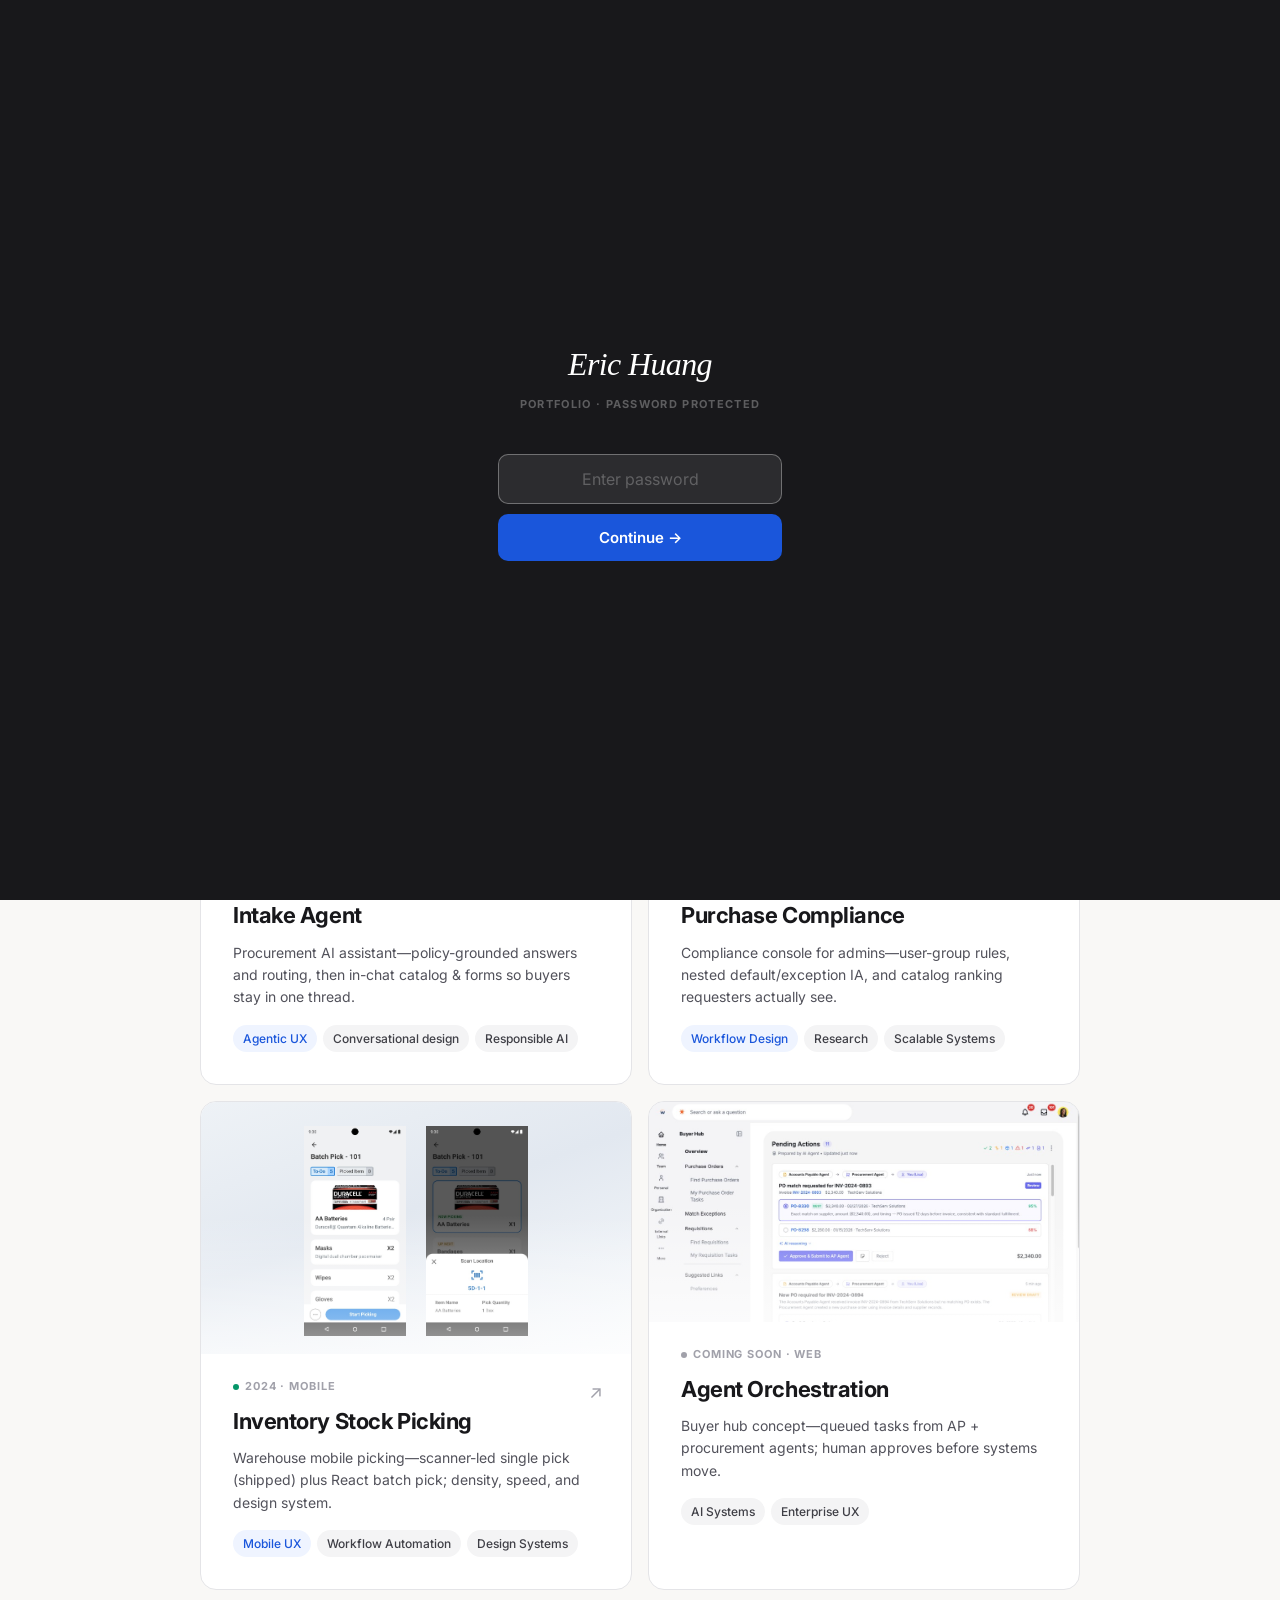
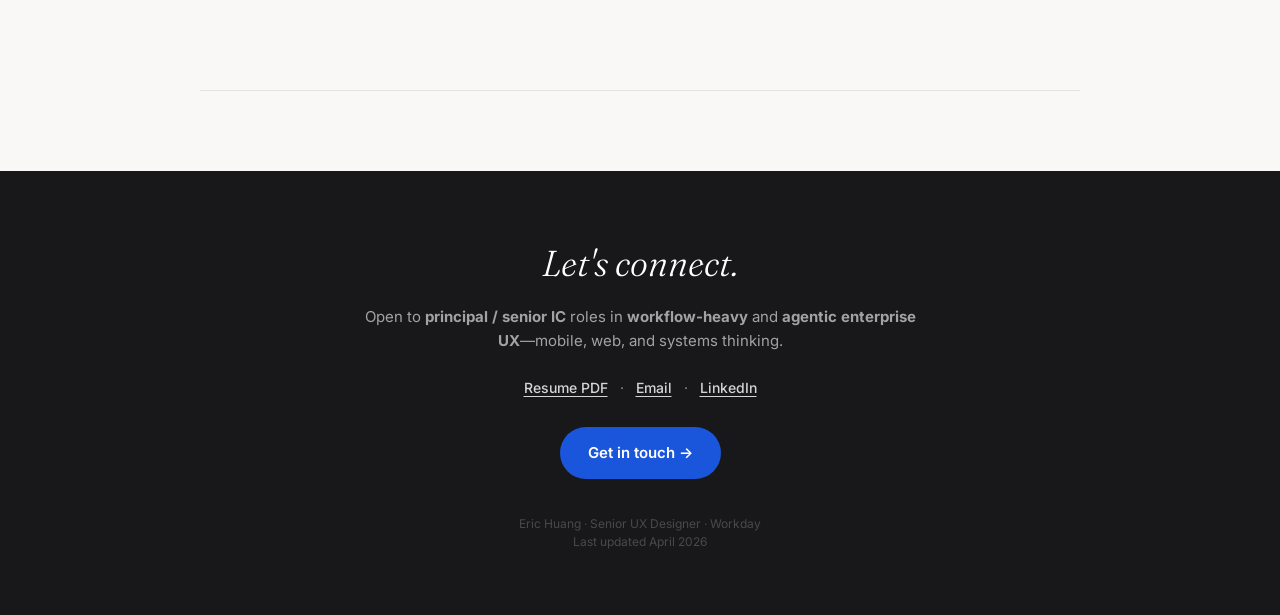
==== commit d22b215f: "Add files via upload" ====
--- a/index.html
+++ b/index.html
@@ -3,7 +3,7 @@
 <head>
   <meta charset="UTF-8" />
   <meta name="viewport" content="width=device-width, initial-scale=1.0" />
-  <title>Eric Huang — UX Design Portfolio</title>
+  <title>Eric Huang — Enterprise workflow &amp; agentic UX (Workday)</title>
   <link rel="preconnect" href="https://fonts.googleapis.com" />
   <link rel="preconnect" href="https://fonts.gstatic.com" crossorigin />
   <link href="https://fonts.googleapis.com/css2?family=Inter:wght@300;400;500;600;700;800&family=Fraunces:ital,opsz,wght@0,9..144,300;0,9..144,400;1,9..144,300;1,9..144,400&display=swap" rel="stylesheet" />
@@ -26,32 +26,29 @@
 
 <!-- ─── HERO ─── -->
 <header class="hero">
-  <div class="hero-eyebrow">Senior Product Designer · Workday</div>
-  <h1>Hello, I'm Eric Huang.<br/>I design <em>intelligent, scalable</em><br/>enterprise experiences.</h1>
+  <div class="hero-kicker">
+    <p class="hero-career-spine">Senior UX Designer at Workday · Previously at Diligent, Copperleaf</p>
+  </div>
+  <h1>Hello, I'm Eric Huang.<br/>I ship <em>end-to-end</em> workflow &amp;<br/>agentic UX at enterprise scale.</h1>
   <p class="hero-subtitle">
-    I design <strong>enterprise software</strong> and <strong>AI-powered</strong> experiences—chat, workflows, and admin tools that keep people in control. <span style="white-space:nowrap;">Workday · Procurement</span>
+    I design and ship enterprise AI agents for procurement and compliance—conversational intake, compliance consoles, and scanner-led warehouse mobile—with PM, engineering, and UX research from discovery through launch.
   </p>
-  <div class="hero-meta">
+  <div class="hero-meta" aria-label="Highlights">
     <div class="hero-stat">
       <strong>8+</strong>
-      <span>Years in enterprise UX</span>
+      <span>Years enterprise product design</span>
     </div>
     <div class="hero-divider"></div>
     <div class="hero-stat">
-      <strong>3</strong>
-      <span>Featured case studies</span>
-    </div>
-    <div class="hero-divider"></div>
-    <div class="hero-stat">
-      <strong>Workday</strong>
-      <span>Procurement · Supply Chain</span>
+      <strong>React · Android · iOS</strong>
+      <span>Shipped in production—React on the web, native Android &amp; iOS for mobile</span>
     </div>
   </div>
 </header>
 
 <!-- ─── CASE STUDY INDEX ─── -->
 <section id="work" class="index-section">
-  <div class="section-label">Selected Work</div>
+  <div class="section-label">Selected work</div>
   <div class="index-grid">
 
     <a href="intake-agent.html" class="index-card index-card--visual">
@@ -62,7 +59,7 @@
         <span class="index-card-arrow">↗</span>
         <div class="index-card-badge"><span class="badge-dot live"></span> 2026 · Web</div>
         <h3>Intake Agent</h3>
-        <p>AI assistant for procurement: answers and routing, then <strong>in-chat ordering</strong> (catalog + forms)—one place end to end.</p>
+        <p><strong>Procurement AI assistant</strong>—policy-grounded answers and routing, then <strong>in-chat catalog &amp; forms</strong> so buyers stay in one thread.</p>
         <div class="index-card-tags">
           <span class="tag accent">Agentic UX</span>
           <span class="tag">Conversational design</span>
@@ -79,7 +76,7 @@
         <span class="index-card-arrow">↗</span>
         <div class="index-card-badge"><span class="badge-dot live"></span> 2025 · Web</div>
         <h3>Purchase Compliance</h3>
-        <p>Faster, clearer rule setup for procurement admins—less manual work, easier to scale.</p>
+        <p><strong>Compliance console</strong> for admins—<strong>user-group rules</strong>, nested default/exception IA, and <strong>catalog ranking</strong> requesters actually see.</p>
         <div class="index-card-tags">
           <span class="tag accent">Workflow Design</span>
           <span class="tag">Research</span>
@@ -97,7 +94,7 @@
         <span class="index-card-arrow">↗</span>
         <div class="index-card-badge"><span class="badge-dot live"></span> 2024 · Mobile</div>
         <h3>Inventory Stock Picking</h3>
-        <p>Mobile warehouse flow: fewer taps, clearer steps, less friction on the floor.</p>
+        <p><strong>Warehouse mobile picking</strong>—scanner-led single pick (shipped) plus <strong>React batch pick</strong>; density, speed, and design system.</p>
         <div class="index-card-tags">
           <span class="tag accent">Mobile UX</span>
           <span class="tag">Workflow Automation</span>
@@ -113,7 +110,7 @@
       <div class="index-card-body">
         <div class="index-card-badge"><span class="badge-dot"></span> Coming Soon · Web</div>
         <h3>Agent Orchestration</h3>
-        <p>Multi-agent orchestration across workflows—automation with humans still in control.</p>
+        <p><strong>Buyer hub concept</strong>—queued tasks from <strong>AP + procurement agents</strong>; human approves before systems move.</p>
         <div class="index-card-tags">
           <span class="tag">AI Systems</span>
           <span class="tag">Enterprise UX</span>
@@ -129,9 +126,16 @@
 <!-- ─── FOOTER ─── -->
 <footer>
   <h2>Let's connect.</h2>
-  <p>Open to principal / senior IC roles in <strong>conversational &amp; agentic UX</strong>, enterprise AI, and complex systems.</p>
-  <a href="mailto:Eric.chakho.wong@gmail.com">Get in touch →</a>
-  <div class="footer-note">Eric Huang · Senior Product Designer · Workday · 2026</div>
+  <p>Open to <strong>principal / senior IC</strong> roles in <strong>workflow-heavy</strong> and <strong>agentic enterprise UX</strong>—mobile, web, and systems thinking.</p>
+  <div class="footer-inline-links">
+    <a href="resume.pdf?v=20260320" target="_blank" rel="noopener">Resume PDF</a>
+    <span aria-hidden="true"> · </span>
+    <a href="mailto:Eric.chakho.wong@gmail.com">Email</a>
+    <span aria-hidden="true"> · </span>
+    <a href="https://www.linkedin.com/in/zehao-eric-huang/" target="_blank" rel="noopener noreferrer">LinkedIn</a>
+  </div>
+  <a class="footer-cta" href="mailto:Eric.chakho.wong@gmail.com">Get in touch →</a>
+  <div class="footer-note">Eric Huang · Senior UX Designer · Workday<br />Last updated April 2026</div>
 </footer>
 
 <script>
--- a/style.css
+++ b/style.css
@@ -122,73 +122,100 @@
 .breadcrumb .sep { color: var(--ink-muted); }
 .breadcrumb .current { color: var(--ink-muted); }
 
-/* ─── HERO ─── */
+/* ─── HERO (home) ─── */
 .hero {
   max-width: calc(var(--max-w) + 80px);
   margin: 0 auto;
-  padding: clamp(56px, 12vw, 96px) var(--page-pad) clamp(48px, 10vw, 80px);
+  padding: clamp(40px, 7vw, 72px) var(--page-pad) clamp(36px, 6vw, 56px);
   width: 100%;
+}
+.hero-kicker {
+  margin-bottom: clamp(14px, 2.5vw, 22px);
+  max-width: min(720px, 100%);
 }
 .hero-eyebrow {
   display: inline-flex;
   align-items: center;
-  gap: 8px;
-  font-size: 13px;
+  gap: 7px;
+  font-size: 12px;
   font-weight: 600;
-  color: var(--accent);
-  background: var(--accent-light);
-  padding: 5px 12px;
+  color: #1e40af;
+  letter-spacing: 0.04em;
+  text-transform: uppercase;
+  background: rgba(26, 86, 219, 0.06);
+  border: 1px solid rgba(26, 86, 219, 0.14);
+  padding: 6px 14px;
   border-radius: 100px;
-  margin-bottom: 28px;
-  letter-spacing: .02em;
-  text-transform: uppercase;
+  margin-bottom: 14px;
 }
 .hero-eyebrow::before {
   content: '';
-  width: 6px;
-  height: 6px;
+  width: 5px;
+  height: 5px;
   border-radius: 50%;
   background: var(--accent);
-  animation: pulse 2s infinite;
-}
-@keyframes pulse {
-  0%, 100% { opacity: 1; transform: scale(1); }
-  50% { opacity: .5; transform: scale(1.4); }
+  opacity: 0.85;
+}
+.hero-career-spine {
+  font-size: clamp(13px, 0.65vw + 12px, 14px);
+  font-weight: 400;
+  color: #71717a;
+  line-height: 1.5;
+  max-width: min(38rem, 100%);
+  margin: 0;
+  letter-spacing: -0.015em;
 }
 .hero h1 {
   font-family: 'Fraunces', Georgia, serif;
-  font-size: clamp(32px, 6.5vw, 62px);
+  font-size: clamp(30px, 4.8vw + 16px, 50px);
   font-weight: 300;
-  line-height: 1.12;
-  letter-spacing: -.03em;
+  line-height: 1.08;
+  letter-spacing: -0.035em;
   color: var(--ink);
-  margin-bottom: 24px;
-  max-width: min(780px, 100%);
+  margin-bottom: clamp(12px, 2vw, 18px);
+  max-width: min(720px, 100%);
 }
 .hero h1 em { font-style: italic; color: var(--accent); }
 .hero-subtitle {
-  font-size: clamp(15px, 1.4vw + 14px, 18px);
-  color: var(--ink-secondary);
-  max-width: min(560px, 100%);
-  line-height: 1.65;
-  margin-bottom: 40px;
+  font-size: clamp(14px, 0.45vw + 13px, 16px);
+  color: #5c5c66;
+  max-width: min(38rem, 100%);
+  line-height: 1.58;
+  margin-bottom: clamp(18px, 3vw, 26px);
+  font-weight: 400;
 }
 .hero-meta {
   display: flex;
-  align-items: center;
-  gap: 32px;
+  align-items: stretch;
+  gap: clamp(18px, 3vw, 28px);
   flex-wrap: wrap;
-}
-.hero-stat { display: flex; flex-direction: column; }
+  padding-top: clamp(16px, 2.5vw, 22px);
+  border-top: 1px solid rgba(228, 228, 231, 0.95);
+  max-width: min(52rem, 100%);
+}
+.hero-stat { display: flex; flex-direction: column; justify-content: flex-start; gap: 4px; min-width: 0; }
 .hero-stat strong {
-  font-size: clamp(22px, 4vw, 28px);
-  font-weight: 800;
-  color: var(--ink);
-  line-height: 1;
-  letter-spacing: -.02em;
-}
-.hero-stat span { font-size: 13px; color: var(--ink-muted); margin-top: 4px; }
-.hero-divider { width: 1px; height: 44px; background: var(--border); }
+  font-size: clamp(18px, 2.2vw + 12px, 22px);
+  font-weight: 600;
+  color: #27272a;
+  line-height: 1.05;
+  letter-spacing: -0.028em;
+  font-feature-settings: 'tnum' 1;
+}
+.hero-stat span {
+  font-size: 10px;
+  font-weight: 500;
+  letter-spacing: 0.06em;
+  text-transform: uppercase;
+  color: #a1a1aa;
+  line-height: 1.4;
+}
+.hero-divider {
+  width: 1px;
+  align-self: center;
+  min-height: 28px;
+  background: linear-gradient(180deg, transparent, var(--border) 12%, var(--border) 88%, transparent);
+}
 
 /* ─── SECTION LABEL ─── */
 .section-label {
@@ -405,6 +432,28 @@
   line-height: 1.65;
 }
 
+/* Case study: problem / outcome / role overview (above-the-fold scan) */
+.cs-overview {
+  display: grid;
+  grid-template-columns: repeat(3, 1fr);
+  gap: clamp(16px, 2vw, 24px);
+  margin-bottom: 24px;
+  padding: clamp(18px, 2.5vw, 26px);
+  background: var(--bg-card);
+  border: 1px solid var(--border);
+  border-radius: var(--radius);
+}
+.cs-overview-item .block-label { margin-bottom: 8px; }
+.cs-overview-item p {
+  font-size: clamp(14px, 0.85vw + 13px, 15px);
+  color: var(--ink-secondary);
+  line-height: 1.62;
+  margin: 0;
+}
+@media (max-width: 820px) {
+  .cs-overview { grid-template-columns: 1fr; }
+}
+
 /* ─── CS META STRIP ─── */
 .cs-meta-strip {
   display: flex;
@@ -743,6 +792,18 @@
 }
 .kh-card p { font-size: clamp(12px, 1vw + 12px, 13px); color: var(--ink-secondary); line-height: 1.55; }
 
+/* Card surfaces: description copy stays regular weight (no bold <strong>) */
+.index-card-body p strong,
+.insight-list li strong,
+.kh-card p strong,
+.callout p strong,
+.my-role-content p strong,
+.comparison-card li strong,
+.reflection-block .next-steps strong {
+  font-weight: 400;
+  color: inherit;
+}
+
 /* ─── REFLECTION ─── */
 .reflection-block {
   background: linear-gradient(135deg, #F0F4FF 0%, #F9F8F6 100%);
@@ -777,7 +838,6 @@
   color: var(--ink-secondary);
   line-height: 1.7;
 }
-.reflection-block .next-steps strong { color: var(--ink); }
 
 /* ─── MORE TO THE STORY ─── */
 .more-story {
@@ -1121,7 +1181,29 @@
   max-width: 100%;
 }
 footer p { font-size: clamp(14px, 1.2vw + 13px, 15px); margin-bottom: 32px; max-width: min(36rem, 100%); margin-left: auto; margin-right: auto; }
-footer a {
+footer .footer-inline-links {
+  margin: -8px auto 28px;
+  font-size: 14px;
+  color: rgba(255, 255, 255, 0.5);
+  max-width: min(36rem, 100%);
+}
+footer .footer-inline-links a {
+  display: inline;
+  background: transparent;
+  color: rgba(255, 255, 255, 0.82);
+  text-decoration: underline;
+  text-underline-offset: 3px;
+  padding: 0 8px;
+  border-radius: 0;
+  font-weight: 500;
+  font-size: 14px;
+}
+footer .footer-inline-links a:hover {
+  opacity: 1;
+  color: #fff;
+  transform: none;
+}
+footer a.footer-cta {
   display: inline-block;
   background: var(--accent);
   color: #fff;
@@ -1132,8 +1214,8 @@
   font-size: 15px;
   transition: opacity var(--transition), transform var(--transition);
 }
-footer a:hover { opacity: .85; transform: translateY(-1px); }
-.footer-note { font-size: 12px; margin-top: 48px; opacity: .35; }
+footer a.footer-cta:hover { opacity: .85; transform: translateY(-1px); }
+.footer-note { font-size: 12px; margin-top: 36px; opacity: .35; line-height: 1.5; }
 
 /* ─── RESPONSIVE ─── */
 @media (max-width: 900px) {
@@ -1145,7 +1227,7 @@
   .nav-links { gap: 12px; }
   .nav-links a { font-size: 13px; }
   .nav-links .nav-resume { padding: 6px 10px; font-size: 12px; }
-  .hero { padding-top: clamp(48px, 14vw, 60px); padding-bottom: clamp(40px, 12vw, 60px); }
+  .hero { padding-top: clamp(32px, 10vw, 48px); padding-bottom: clamp(28px, 8vw, 44px); }
   .comparison-grid { grid-template-columns: 1fr; }
   .focus-grid { grid-template-columns: 1fr; }
   .solution-table { font-size: 13px; }
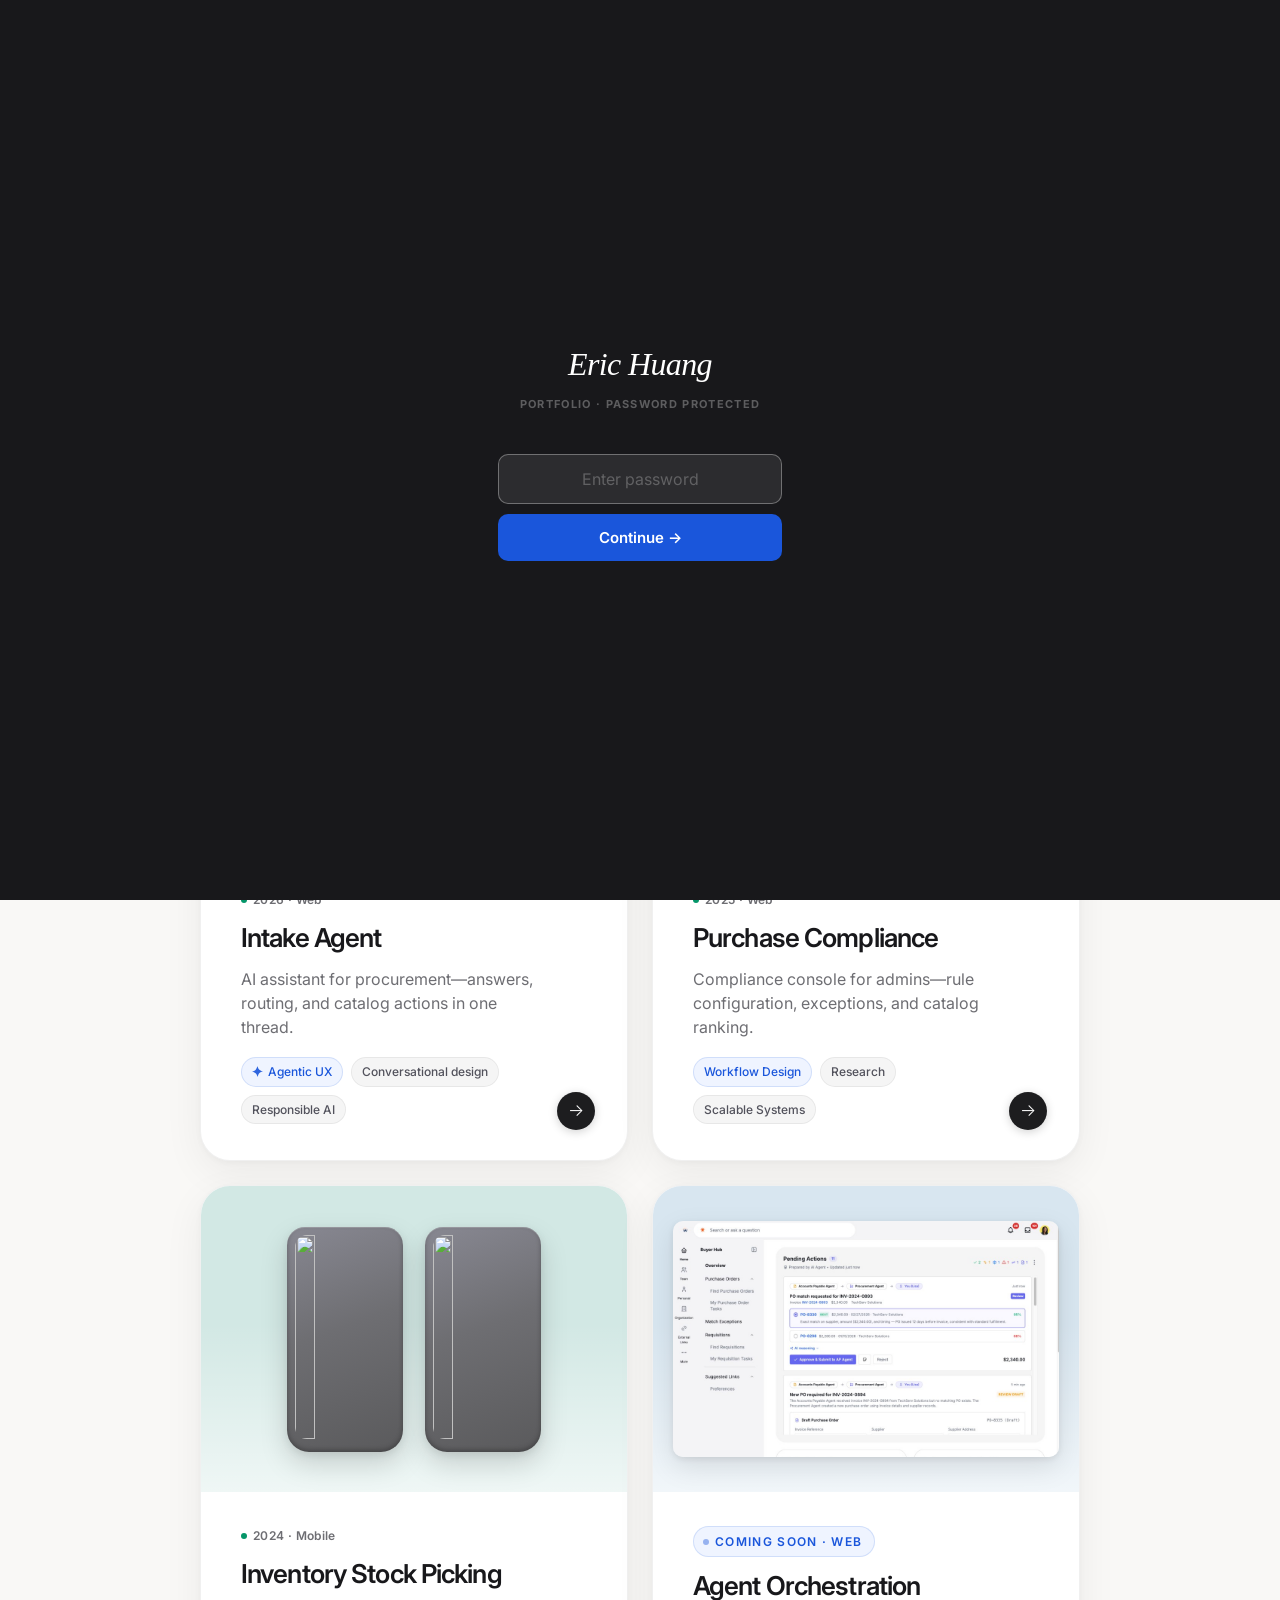
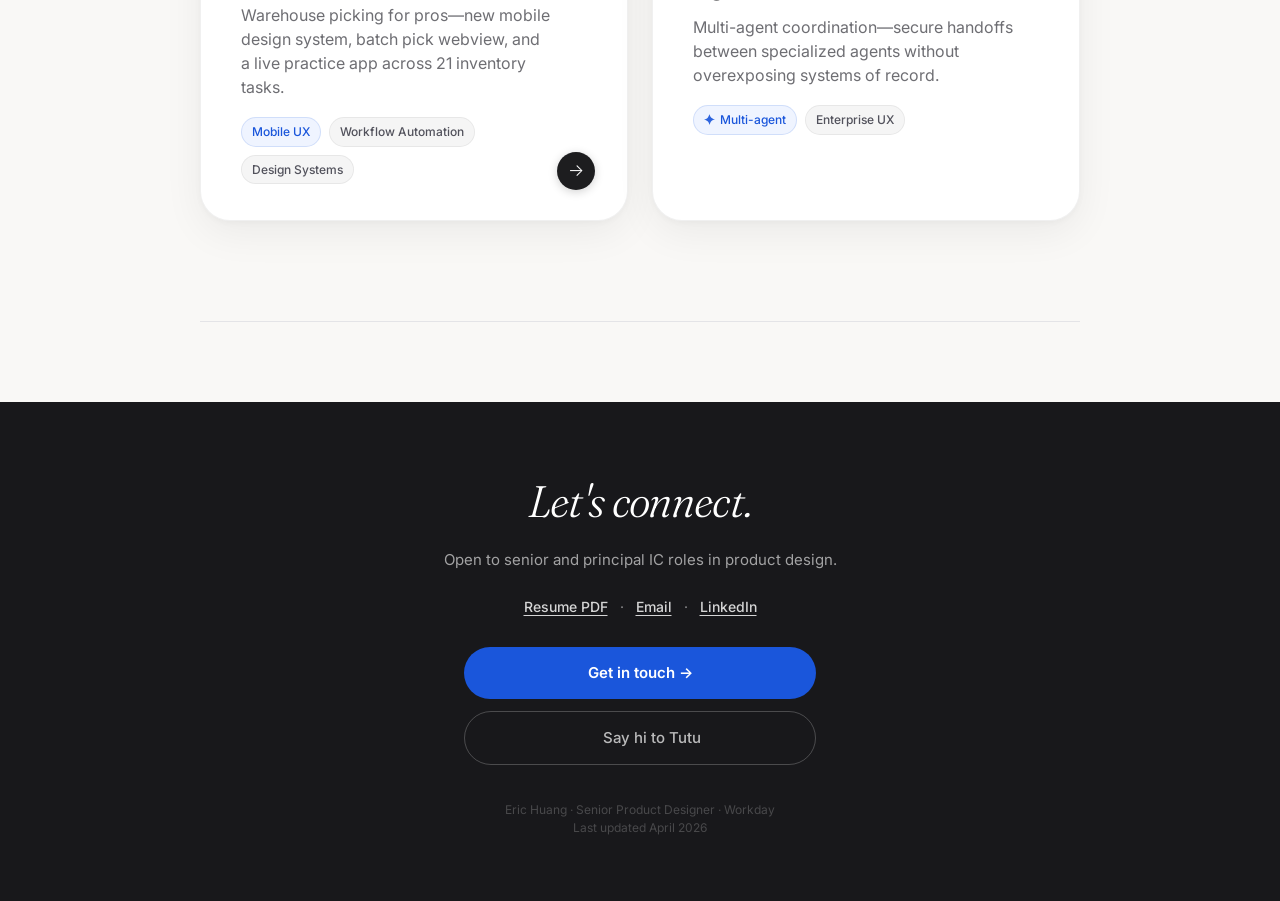
==== commit 61c32088: "Add files via upload" ====
--- a/index.html
+++ b/index.html
@@ -3,6 +3,8 @@
 <head>
   <meta charset="UTF-8" />
   <meta name="viewport" content="width=device-width, initial-scale=1.0" />
+  <link rel="icon" type="image/png" href="images/favicon-32.png" sizes="32x32" />
+  <link rel="apple-touch-icon" href="images/favicon-apple.png" />
   <title>Eric Huang — Enterprise workflow &amp; agentic UX (Workday)</title>
   <link rel="preconnect" href="https://fonts.googleapis.com" />
   <link rel="preconnect" href="https://fonts.gstatic.com" crossorigin />
@@ -16,52 +18,42 @@
 <!-- ─── NAV ─── -->
 <nav>
   <div class="nav-inner">
-    <a href="index.html" class="nav-logo">Eric Huang</a>
+    <div class="nav-logo-wrap">
+      <a href="index.html" class="nav-logo">Eric Huang</a>
+      <a href="index.html" class="nav-back">← Work</a>
+    </div>
     <ul class="nav-links">
       <li><a href="#work">Work</a></li>
-      <li><a href="resume.pdf?v=20260320" target="_blank" rel="noopener" class="nav-resume">Resume ↗</a></li>
+      <li><a href="resume.pdf?v=20260420" target="_blank" rel="noopener" class="nav-resume">Resume ↗</a></li>
     </ul>
   </div>
 </nav>
 
 <!-- ─── HERO ─── -->
 <header class="hero">
-  <div class="hero-kicker">
-    <p class="hero-career-spine">Senior UX Designer at Workday · Previously at Diligent, Copperleaf</p>
-  </div>
-  <h1>Hello, I'm Eric Huang.<br/>I ship <em>end-to-end</em> workflow &amp;<br/>agentic UX at enterprise scale.</h1>
+  <h1>Eric Huang</h1>
   <p class="hero-subtitle">
-    I design and ship enterprise AI agents for procurement and compliance—conversational intake, compliance consoles, and scanner-led warehouse mobile—with PM, engineering, and UX research from discovery through launch.
+    Product designer. Currently at <span class="hero-company">Workday</span> — agentic and compliance UX.<br/>Formerly Diligent, Copperleaf.
   </p>
-  <div class="hero-meta" aria-label="Highlights">
-    <div class="hero-stat">
-      <strong>8+</strong>
-      <span>Years enterprise product design</span>
-    </div>
-    <div class="hero-divider"></div>
-    <div class="hero-stat">
-      <strong>React · Android · iOS</strong>
-      <span>Shipped in production—React on the web, native Android &amp; iOS for mobile</span>
-    </div>
-  </div>
+  <p class="hero-meta" aria-label="Highlights">10 years in product design &nbsp;·&nbsp; 8 in enterprise &nbsp;·&nbsp; React, Android, iOS shipped</p>
 </header>
 
 <!-- ─── CASE STUDY INDEX ─── -->
 <section id="work" class="index-section">
-  <div class="section-label">Selected work</div>
+  <h2 class="section-label scroll-reveal">Selected work</h2>
   <div class="index-grid">
 
     <a href="intake-agent.html" class="index-card index-card--visual">
-      <div class="index-card-visual" aria-hidden="true">
-        <img src="images/intake-agent/13-phase2-catalog-requisition.png" alt="" width="1024" height="711" loading="lazy" decoding="async" />
+      <div class="index-card-visual index-card-visual--scene index-card-visual--intake" aria-hidden="true">
+        <img class="index-scene-shot" src="images/intake-agent/13-phase2-catalog-requisition.png" alt="" width="1024" height="711" loading="lazy" decoding="async" />
       </div>
       <div class="index-card-body">
-        <span class="index-card-arrow">↗</span>
+        <span class="index-card-arrow" aria-hidden="true">→</span>
         <div class="index-card-badge"><span class="badge-dot live"></span> 2026 · Web</div>
         <h3>Intake Agent</h3>
-        <p><strong>Procurement AI assistant</strong>—policy-grounded answers and routing, then <strong>in-chat catalog &amp; forms</strong> so buyers stay in one thread.</p>
+        <p>AI assistant for procurement—answers, routing, and catalog actions in one thread.</p>
         <div class="index-card-tags">
-          <span class="tag accent">Agentic UX</span>
+          <span class="tag accent tag--ai"><svg class="tag-sparkle" viewBox="0 0 14 14" fill="currentColor" aria-hidden="true"><path d="M7 0c0 0 .6 3 2 4.5S14 7 14 7s-3 .6-4.5 2S7 14 7 14s-.6-3-2-4.5S0 7 0 7s3-.6 4.5-2S7 0 7 0z"/></svg>Agentic UX</span>
           <span class="tag">Conversational design</span>
           <span class="tag">Responsible AI</span>
         </div>
@@ -69,14 +61,14 @@
     </a>
 
     <a href="purchase-compliance.html" class="index-card index-card--visual">
-      <div class="index-card-visual" aria-hidden="true">
-        <img src="images/purchase-compliance/console-overview.png" alt="" width="1024" height="658" loading="lazy" decoding="async" />
+      <div class="index-card-visual index-card-visual--scene index-card-visual--purchase" aria-hidden="true">
+        <img class="index-scene-shot" src="images/purchase-compliance/console-overview.png" alt="" width="1024" height="658" loading="lazy" decoding="async" />
       </div>
       <div class="index-card-body">
-        <span class="index-card-arrow">↗</span>
+        <span class="index-card-arrow" aria-hidden="true">→</span>
         <div class="index-card-badge"><span class="badge-dot live"></span> 2025 · Web</div>
         <h3>Purchase Compliance</h3>
-        <p><strong>Compliance console</strong> for admins—<strong>user-group rules</strong>, nested default/exception IA, and <strong>catalog ranking</strong> requesters actually see.</p>
+        <p>Compliance console for admins—rule configuration, exceptions, and catalog ranking.</p>
         <div class="index-card-tags">
           <span class="tag accent">Workflow Design</span>
           <span class="tag">Research</span>
@@ -86,15 +78,21 @@
     </a>
 
     <a href="inventory-picking.html" class="index-card index-card--visual">
-      <div class="index-card-visual index-card-visual--dual" aria-hidden="true">
-        <img src="images/inventory-picking/batch-01-list-start.png" alt="" width="498" height="1024" loading="lazy" decoding="async" />
-        <img src="images/inventory-picking/batch-02-scan-location.png" alt="" width="498" height="1024" loading="lazy" decoding="async" />
+      <div class="index-card-visual index-card-visual--scene index-card-visual--inventory" aria-hidden="true">
+        <div class="index-warehouse-phone-row">
+          <div class="index-device-frame index-device-frame--phone">
+            <img src="images/inventory-picking/batch-webview-01.jpg" alt="" width="503" height="1024" loading="lazy" decoding="async" />
+          </div>
+          <div class="index-device-frame index-device-frame--phone">
+            <img src="images/inventory-picking/batch-webview-03.jpg" alt="" width="503" height="1024" loading="lazy" decoding="async" />
+          </div>
+        </div>
       </div>
       <div class="index-card-body">
-        <span class="index-card-arrow">↗</span>
+        <span class="index-card-arrow" aria-hidden="true">→</span>
         <div class="index-card-badge"><span class="badge-dot live"></span> 2024 · Mobile</div>
         <h3>Inventory Stock Picking</h3>
-        <p><strong>Warehouse mobile picking</strong>—scanner-led single pick (shipped) plus <strong>React batch pick</strong>; density, speed, and design system.</p>
+        <p>Warehouse picking for pros—new mobile design system, batch pick webview, and a live practice app across 21 inventory tasks.</p>
         <div class="index-card-tags">
           <span class="tag accent">Mobile UX</span>
           <span class="tag">Workflow Automation</span>
@@ -104,15 +102,15 @@
     </a>
 
     <div class="index-card index-card--visual coming-soon">
-      <div class="index-card-visual" aria-hidden="true">
-        <img src="images/agent-orchestration/buyer-hub-pending-actions.png" alt="" width="1024" height="663" loading="lazy" decoding="async" />
+      <div class="index-card-visual index-card-visual--scene index-card-visual--orchestration" aria-hidden="true">
+        <img class="index-scene-shot" src="images/agent-orchestration/buyer-hub-pending-actions.png" alt="" width="1024" height="663" loading="lazy" decoding="async" />
       </div>
       <div class="index-card-body">
         <div class="index-card-badge"><span class="badge-dot"></span> Coming Soon · Web</div>
         <h3>Agent Orchestration</h3>
-        <p><strong>Buyer hub concept</strong>—queued tasks from <strong>AP + procurement agents</strong>; human approves before systems move.</p>
+        <p>Multi-agent coordination—secure handoffs between specialized agents without overexposing systems of record.</p>
         <div class="index-card-tags">
-          <span class="tag">AI Systems</span>
+          <span class="tag accent tag--ai"><svg class="tag-sparkle" viewBox="0 0 14 14" fill="currentColor" aria-hidden="true"><path d="M7 0c0 0 .6 3 2 4.5S14 7 14 7s-3 .6-4.5 2S7 14 7 14s-.6-3-2-4.5S0 7 0 7s3-.6 4.5-2S7 0 7 0z"/></svg>Multi-agent</span>
           <span class="tag">Enterprise UX</span>
         </div>
       </div>
@@ -126,34 +124,70 @@
 <!-- ─── FOOTER ─── -->
 <footer>
   <h2>Let's connect.</h2>
-  <p>Open to <strong>principal / senior IC</strong> roles in <strong>workflow-heavy</strong> and <strong>agentic enterprise UX</strong>—mobile, web, and systems thinking.</p>
+  <p>Open to senior and principal IC roles in product design.</p>
   <div class="footer-inline-links">
-    <a href="resume.pdf?v=20260320" target="_blank" rel="noopener">Resume PDF</a>
+    <a href="resume.pdf?v=20260420" target="_blank" rel="noopener">Resume PDF</a>
     <span aria-hidden="true"> · </span>
     <a href="mailto:Eric.chakho.wong@gmail.com">Email</a>
     <span aria-hidden="true"> · </span>
     <a href="https://www.linkedin.com/in/zehao-eric-huang/" target="_blank" rel="noopener noreferrer">LinkedIn</a>
   </div>
-  <a class="footer-cta" href="mailto:Eric.chakho.wong@gmail.com">Get in touch →</a>
-  <div class="footer-note">Eric Huang · Senior UX Designer · Workday<br />Last updated April 2026</div>
+  <div class="footer-cta-row">
+    <a class="footer-cta" href="mailto:Eric.chakho.wong@gmail.com">Get in touch →</a>
+    <a class="footer-cta footer-cta--secondary" href="https://www.instagram.com/tutu.thecorgi/" target="_blank" rel="noopener noreferrer">
+      <img src="https://cdn-icons-png.flaticon.com/256/12/12638.png" alt="" width="16" height="16" aria-hidden="true" />
+      Say hi to Tutu
+    </a>
+  </div>
+  <div class="footer-note">Eric Huang · Senior Product Designer · Workday<br />Last updated April 2026</div>
 </footer>
 
 <script>
-  const observer = new IntersectionObserver(
-    (entries) => entries.forEach(e => {
-      if (e.isIntersecting) {
-        e.target.style.opacity = '1';
-        e.target.style.transform = 'translateY(0)';
+  // For the curious
+  console.log('%c👋 You opened DevTools.', 'font-size:13px;font-weight:700;color:#18181B');
+  console.log('%cGood instinct — inspecting systems is exactly how I work too.', 'font-size:12px;color:#52525B');
+  console.log('%ceric.chakho.wong@gmail.com  ·  linkedin.com/in/zehao-eric-huang', 'font-size:12px;color:#1A56DB');
+
+  (function () {
+    const nav = document.querySelector('nav');
+    if (!nav) return;
+    let ticking = false;
+    function update() { nav.classList.toggle('nav--scrolled', window.scrollY > 50); ticking = false; }
+    window.addEventListener('scroll', function () { if (!ticking) { requestAnimationFrame(update); ticking = true; } }, { passive: true });
+    update();
+  })();
+
+  (function () {
+    const reduceMotion = window.matchMedia('(prefers-reduced-motion: reduce)').matches;
+    const revealSelector = '#work .scroll-reveal, #work .index-card';
+    const observer = new IntersectionObserver(
+      (entries) => {
+        entries.forEach((e) => {
+          if (!e.isIntersecting) return;
+          e.target.classList.add('scroll-reveal--visible');
+          e.target.style.opacity = '1';
+          e.target.style.transform = 'translate3d(0,0,0)';
+          observer.unobserve(e.target);
+        });
+      },
+      { threshold: 0.08, rootMargin: '0px 0px -6% 0px' }
+    );
+    document.querySelectorAll(revealSelector).forEach((el, i) => {
+      if (reduceMotion) {
+        el.style.opacity = '1';
+        el.style.transform = 'none';
+        el.classList.add('scroll-reveal--visible');
+        return;
       }
-    }),
-    { threshold: 0.1 }
-  );
-  document.querySelectorAll('.index-card').forEach(el => {
-    el.style.opacity = '0';
-    el.style.transform = 'translateY(20px)';
-    el.style.transition = 'opacity .5s ease, transform .5s ease';
-    observer.observe(el);
-  });
+      el.style.opacity = '0';
+      el.style.transform = 'translate3d(0,22px,0)';
+      el.style.willChange = 'opacity, transform';
+      el.style.transition =
+        'opacity 0.65s cubic-bezier(0.22, 1, 0.36, 1), transform 0.65s cubic-bezier(0.22, 1, 0.36, 1)';
+      el.style.transitionDelay = `${Math.min(i, 6) * 0.06}s`;
+      observer.observe(el);
+    });
+  })();
 </script>
 
 </body>
--- a/style.css
+++ b/style.css
@@ -1,5 +1,16 @@
 /* ── Eric Huang Portfolio — Shared Styles ── */
 *, *::before, *::after { box-sizing: border-box; margin: 0; padding: 0; }
+
+/* ─── FOCUS ─── */
+:focus-visible {
+  outline: 2px solid var(--accent);
+  outline-offset: 3px;
+  border-radius: var(--radius-sm);
+}
+a:focus-visible { border-radius: 4px; }
+.cs-expand-btn:focus-visible,
+.cs-jump-btn:focus-visible,
+.nav-resume:focus-visible { outline-offset: 4px; }
 
 :root {
   --bg: #F9F8F6;
@@ -29,7 +40,7 @@
 
 html {
   scroll-behavior: smooth;
-  overflow-x: hidden;
+  overflow-x: clip; /* clip vs hidden: doesn't create a scroll container, keeps position:sticky working */
 }
 
 body {
@@ -39,7 +50,7 @@
   font-size: clamp(15px, 0.35vw + 14px, 16px);
   line-height: 1.6;
   -webkit-font-smoothing: antialiased;
-  overflow-x: hidden;
+  overflow-x: clip;
   word-wrap: break-word;
   overflow-wrap: anywhere;
 }
@@ -58,6 +69,11 @@
   backdrop-filter: blur(14px);
   -webkit-backdrop-filter: blur(14px);
   border-bottom: 1px solid var(--border);
+  transition: box-shadow 0.35s cubic-bezier(0.22, 1, 0.36, 1), border-color 0.35s ease;
+}
+nav.nav--scrolled {
+  box-shadow: 0 1px 24px rgba(0, 0, 0, 0.07);
+  border-bottom-color: transparent;
 }
 .nav-inner {
   max-width: calc(var(--max-w) + 80px);
@@ -68,12 +84,46 @@
   align-items: center;
   justify-content: space-between;
 }
-.nav-logo {
+.nav-logo-wrap {
+  position: relative;
+  align-self: stretch;
+  display: flex;
+  align-items: center;
+}
+.nav-logo,
+.nav-back {
   font-weight: 700;
   font-size: 15px;
+  line-height: 1;
   color: var(--ink);
   text-decoration: none;
   letter-spacing: -.01em;
+  white-space: nowrap;
+  transition: opacity 0.28s cubic-bezier(0.22, 1, 0.36, 1), transform 0.28s cubic-bezier(0.22, 1, 0.36, 1);
+}
+.nav-back {
+  position: absolute;
+  left: 0;
+  top: 0;
+  bottom: 0;
+  display: flex;
+  align-items: center;
+  opacity: 0;
+  transform: translateY(8px);
+  pointer-events: none;
+}
+nav.nav--past-header .nav-logo {
+  opacity: 0;
+  transform: translateY(-8px);
+  pointer-events: none;
+}
+nav.nav--past-header .nav-back {
+  opacity: 1;
+  transform: translateY(0);
+  pointer-events: auto;
+}
+@media (prefers-reduced-motion: reduce) {
+  .nav-logo, .nav-back { transition: none; }
 }
 .nav-links {
   display: flex;
@@ -99,6 +149,19 @@
 }
 .nav-links .nav-resume:hover { background: var(--accent); color: #fff; }
 
+/* ─── SCROLL PROGRESS ─── */
+.scroll-progress {
+  position: fixed;
+  top: 60px;
+  left: 0;
+  width: 0%;
+  height: 2px;
+  background: var(--accent);
+  z-index: 99;
+  transition: width 0.1s linear;
+  pointer-events: none;
+}
+
 /* ─── BREADCRUMB ─── */
 .breadcrumb {
   max-width: calc(var(--max-w) + 80px);
@@ -113,12 +176,20 @@
   color: var(--ink-secondary);
   text-decoration: none;
   font-weight: 500;
+  line-height: 1;
   transition: color var(--transition);
   display: inline-flex;
   align-items: center;
   gap: 6px;
 }
 .breadcrumb a:hover { color: var(--accent); }
+.breadcrumb .back-arrow {
+  display: inline-flex;
+  align-items: center;
+  line-height: 1;
+  transition: transform 0.22s cubic-bezier(0.22, 1, 0.36, 1);
+}
+.breadcrumb a:hover .back-arrow { transform: translateX(-4px); }
 .breadcrumb .sep { color: var(--ink-muted); }
 .breadcrumb .current { color: var(--ink-muted); }
 
@@ -126,119 +197,130 @@
 .hero {
   max-width: calc(var(--max-w) + 80px);
   margin: 0 auto;
-  padding: clamp(40px, 7vw, 72px) var(--page-pad) clamp(36px, 6vw, 56px);
+  padding: clamp(56px, 9vw, 96px) var(--page-pad) clamp(48px, 8vw, 72px);
   width: 100%;
-}
-.hero-kicker {
-  margin-bottom: clamp(14px, 2.5vw, 22px);
-  max-width: min(720px, 100%);
-}
-.hero-eyebrow {
-  display: inline-flex;
-  align-items: center;
-  gap: 7px;
-  font-size: 12px;
-  font-weight: 600;
-  color: #1e40af;
-  letter-spacing: 0.04em;
-  text-transform: uppercase;
-  background: rgba(26, 86, 219, 0.06);
-  border: 1px solid rgba(26, 86, 219, 0.14);
-  padding: 6px 14px;
-  border-radius: 100px;
-  margin-bottom: 14px;
-}
-.hero-eyebrow::before {
-  content: '';
-  width: 5px;
-  height: 5px;
-  border-radius: 50%;
-  background: var(--accent);
-  opacity: 0.85;
-}
-.hero-career-spine {
-  font-size: clamp(13px, 0.65vw + 12px, 14px);
-  font-weight: 400;
-  color: #71717a;
-  line-height: 1.5;
-  max-width: min(38rem, 100%);
-  margin: 0;
-  letter-spacing: -0.015em;
 }
 .hero h1 {
   font-family: 'Fraunces', Georgia, serif;
-  font-size: clamp(30px, 4.8vw + 16px, 50px);
+  font-size: clamp(44px, 7.5vw + 16px, 88px);
+  font-optical-sizing: auto;
   font-weight: 300;
-  line-height: 1.08;
-  letter-spacing: -0.035em;
+  line-height: 1.0;
+  letter-spacing: -0.045em;
   color: var(--ink);
-  margin-bottom: clamp(12px, 2vw, 18px);
+  margin-bottom: clamp(14px, 2.2vw, 22px);
   max-width: min(720px, 100%);
 }
 .hero h1 em { font-style: italic; color: var(--accent); }
 .hero-subtitle {
-  font-size: clamp(14px, 0.45vw + 13px, 16px);
+  font-size: clamp(15px, 0.55vw + 14px, 17px);
   color: #5c5c66;
   max-width: min(38rem, 100%);
   line-height: 1.58;
   margin-bottom: clamp(18px, 3vw, 26px);
   font-weight: 400;
 }
+.hero-company {
+  color: var(--accent);
+  font-weight: 600;
+  font-style: normal;
+}
 .hero-meta {
-  display: flex;
-  align-items: stretch;
-  gap: clamp(18px, 3vw, 28px);
-  flex-wrap: wrap;
-  padding-top: clamp(16px, 2.5vw, 22px);
+  font-size: clamp(13px, 0.5vw + 12px, 14px);
+  font-weight: 500;
+  color: var(--ink-muted);
+  letter-spacing: 0.01em;
+  line-height: 1.6;
+  padding-top: clamp(18px, 2.5vw, 24px);
   border-top: 1px solid rgba(228, 228, 231, 0.95);
   max-width: min(52rem, 100%);
 }
-.hero-stat { display: flex; flex-direction: column; justify-content: flex-start; gap: 4px; min-width: 0; }
-.hero-stat strong {
-  font-size: clamp(18px, 2.2vw + 12px, 22px);
-  font-weight: 600;
-  color: #27272a;
-  line-height: 1.05;
-  letter-spacing: -0.028em;
-  font-feature-settings: 'tnum' 1;
-}
-.hero-stat span {
-  font-size: 10px;
-  font-weight: 500;
-  letter-spacing: 0.06em;
-  text-transform: uppercase;
-  color: #a1a1aa;
-  line-height: 1.4;
-}
-.hero-divider {
-  width: 1px;
-  align-self: center;
-  min-height: 28px;
-  background: linear-gradient(180deg, transparent, var(--border) 12%, var(--border) 88%, transparent);
+
+/* Home: subtle “Apple-adjacent” load choreography (no scroll-jank) */
+@media (prefers-reduced-motion: no-preference) {
+  @keyframes hero-rise {
+    from {
+      opacity: 0;
+      transform: translate3d(0, 20px, 0);
+    }
+    to {
+      opacity: 1;
+      transform: translate3d(0, 0, 0);
+    }
+  }
+  .hero h1 {
+    animation: hero-rise 0.88s cubic-bezier(0.22, 1, 0.36, 1) 0.1s both;
+  }
+  .hero-subtitle {
+    animation: hero-rise 0.9s cubic-bezier(0.22, 1, 0.36, 1) 0.18s both;
+  }
+  .hero-meta {
+    animation: hero-rise 0.92s cubic-bezier(0.22, 1, 0.36, 1) 0.26s both;
+  }
+  /* Case study header entrance — same choreography as homepage hero */
+  .cs-header .cs-year-badge {
+    animation: hero-rise 0.78s cubic-bezier(0.22, 1, 0.36, 1) 0.06s both;
+  }
+  .cs-header h2 {
+    animation: hero-rise 0.88s cubic-bezier(0.22, 1, 0.36, 1) 0.14s both;
+  }
+  .cs-header .cs-meta-strip {
+    animation: hero-rise 0.9s cubic-bezier(0.22, 1, 0.36, 1) 0.22s both;
+  }
+  .cs-header .cs-header-meta {
+    animation: hero-rise 0.9s cubic-bezier(0.22, 1, 0.36, 1) 0.28s both;
+  }
+  .cs-header .cs-overview,
+  .cs-header > p {
+    animation: hero-rise 0.92s cubic-bezier(0.22, 1, 0.36, 1) 0.34s both;
+  }
+  .cs-snapshot {
+    animation: hero-rise 0.94s cubic-bezier(0.22, 1, 0.36, 1) 0.40s both;
+  }
+  .cs-hero-image {
+    animation: hero-rise 0.94s cubic-bezier(0.22, 1, 0.36, 1) 0.50s both;
+  }
+}
+@media (prefers-reduced-motion: reduce) {
+  .hero h1,
+  .hero-subtitle,
+  .hero-meta,
+  .cs-header h2,
+  .cs-header .cs-meta-strip,
+  .cs-header .cs-header-meta,
+  .cs-header .cs-overview,
+  .cs-header > p,
+  .cs-snapshot,
+  .cs-hero-image {
+    animation: none !important;
+    opacity: 1 !important;
+    transform: none !important;
+  }
 }
 
 /* ─── SECTION LABEL ─── */
 .section-label {
-  font-size: 11px;
+  font-size: 12px;
   font-weight: 700;
-  letter-spacing: .12em;
+  letter-spacing: .10em;
   text-transform: uppercase;
   color: var(--ink-muted);
-  margin-bottom: 32px;
+  margin: 0 0 32px;
 }
 
 /* ─── CASE STUDY INDEX ─── */
 .index-section {
   max-width: calc(var(--max-w) + 80px);
   margin: 0 auto;
-  padding: 0 var(--page-pad) clamp(72px, 12vw, 100px);
+  padding: clamp(20px, 4vw, 32px) var(--page-pad) clamp(72px, 12vw, 100px);
   width: 100%;
 }
 .index-grid {
   display: grid;
   grid-template-columns: 1fr 1fr;
-  gap: 16px;
-}
+  gap: clamp(18px, 2.5vw, 24px);
+}
+
 .index-card {
   background: var(--bg-card);
   border: 1px solid var(--border);
@@ -268,18 +350,65 @@
   opacity: 1;
 }
 .index-card-badge {
-  font-size: 11px;
+  font-size: 12px;
   font-weight: 700;
-  letter-spacing: .08em;
+  letter-spacing: .07em;
   text-transform: uppercase;
   color: var(--ink-muted);
   display: flex;
   align-items: center;
   gap: 6px;
 }
+/* Coming soon: readable vs live tiles, still quiet and on-brand */
+.index-card.coming-soon .index-card-badge {
+  color: var(--accent);
+  font-weight: 600;
+  letter-spacing: 0.11em;
+  background: var(--accent-light);
+  border: 1px solid rgba(26, 86, 219, 0.14);
+  border-radius: 100px;
+  padding: 5px 12px 5px 9px;
+  width: fit-content;
+  max-width: 100%;
+}
+.index-card.coming-soon .badge-dot {
+  width: 6px;
+  height: 6px;
+  background: var(--accent);
+  opacity: 0.42;
+}
 .badge-dot { width: 6px; height: 6px; border-radius: 50%; background: var(--ink-muted); }
 .badge-dot.live { background: var(--accent-green); }
-.index-card h3 { font-size: clamp(18px, 2.2vw, 22px); font-weight: 700; letter-spacing: -.02em; line-height: 1.25; }
+
+/* ─── DELIGHT ─── */
+/* 1. Live badge: gentle pulse — "this work is in production" */
+@keyframes live-pulse {
+  0%, 100% { opacity: 1; transform: scale(1); }
+  50% { opacity: 0.55; transform: scale(0.8); }
+}
+@media (prefers-reduced-motion: no-preference) {
+  .badge-dot.live { animation: live-pulse 2.4s ease-in-out infinite; }
+}
+
+/* 2. AI sparkle: micro-spin on tag hover */
+@keyframes sparkle-pop {
+  0%   { transform: scale(1) rotate(0deg); }
+  40%  { transform: scale(1.4) rotate(22deg); }
+  100% { transform: scale(1) rotate(0deg); }
+}
+@media (prefers-reduced-motion: no-preference) {
+  .tag--ai:hover .tag-sparkle { animation: sparkle-pop 0.45s cubic-bezier(0.22, 1, 0.36, 1) forwards; }
+}
+
+/* 3. Card press: physical compress on click */
+@media (prefers-reduced-motion: no-preference) {
+  .index-card--visual:active {
+    transform: translateY(-1px);
+    box-shadow: 0 2px 8px rgba(0, 0, 0, 0.04), 0 8px 24px rgba(0, 0, 0, 0.07);
+    transition-duration: 0.1s;
+  }
+}
+.index-card h3 { font-size: clamp(19px, 2.5vw, 24px); font-weight: 700; letter-spacing: -.025em; line-height: 1.2; }
 .index-card p { font-size: clamp(13px, 1.2vw + 12px, 14px); color: var(--ink-secondary); line-height: 1.6; }
 .index-card-tags { display: flex; gap: 6px; flex-wrap: wrap; margin-top: 4px; }
 .tag {
@@ -302,58 +431,132 @@
 .index-card:hover .index-card-arrow { transform: translate(3px, -3px); color: var(--accent); }
 .index-card.wide { grid-column: span 2; }
 
-/* Featured tile: product frame (image + copy), Apple-style clarity */
+/* Featured tile: product frame + copy — Apple “store card” inspired */
 .index-card--visual {
   padding: 0;
   gap: 0;
+  background: #fff;
+  border: 1px solid rgba(0, 0, 0, 0.06);
+  border-radius: clamp(22px, 3vw, 30px);
+  box-shadow:
+    0 2px 8px rgba(0, 0, 0, 0.04),
+    0 12px 40px rgba(0, 0, 0, 0.06);
+  transition: box-shadow 0.45s cubic-bezier(0.22, 1, 0.36, 1), transform 0.45s cubic-bezier(0.22, 1, 0.36, 1), border-color 0.35s ease;
+}
+.index-card--visual:hover {
+  box-shadow:
+    0 4px 12px rgba(0, 0, 0, 0.05),
+    0 20px 48px rgba(0, 0, 0, 0.09);
+  transform: translateY(-4px);
+  border-color: rgba(0, 0, 0, 0.08);
+}
+@media (prefers-reduced-motion: reduce) {
+  .index-card--visual:hover {
+    transform: none;
+  }
+  .index-card--visual:hover .index-card-arrow {
+    transform: none;
+  }
 }
 .index-card-visual {
   position: relative;
   overflow: hidden;
-  border-radius: calc(var(--radius) - 1px) calc(var(--radius) - 1px) 0 0;
-  background: linear-gradient(160deg, #eef2f6 0%, #e2e8f0 45%, #f8fafc 100%);
-}
-.index-card-visual img {
+  border-radius: 0;
+  background: #f4f3f1;
+}
+
+/* Web tiles: Apple “Explore the lineup”-style soft scenes + window chrome */
+.index-card-visual--scene {
+  display: flex;
+  align-items: center;
+  justify-content: center;
+  padding: clamp(20px, 4vw, 28px) clamp(14px, 3vw, 20px);
+  height: clamp(240px, 34vw, 306px);
+}
+/* Per-card scene tints — cool family, each card at a distinct hue position */
+.index-card-visual--intake    { background: #dde4f7; }
+.index-card-visual--purchase  { background: #d4e8f6; }
+.index-card-visual--inventory { background: #d2e8e4; }
+.index-card-visual--orchestration { background: #d8e6f0; }
+
+
+/* Scene screenshot — fills the fixed-height scene zone */
+.index-scene-shot {
+  position: relative;
+  z-index: 1;
   display: block;
   width: 100%;
-  height: clamp(148px, 26vw, 220px);
+  max-width: min(100%, 480px);
+  height: 100%;
+  object-fit: cover;
+  object-position: top center;
+  border-radius: 10px;
+  box-shadow:
+    0 2px 6px rgba(0, 0, 0, 0.08),
+    0 10px 28px rgba(0, 0, 0, 0.1);
+  transform: scale(1);
+  transition: transform 0.55s cubic-bezier(0.25, 0.1, 0.25, 1);
+}
+.index-card--visual:hover .index-scene-shot {
+  transform: scale(1.025);
+}
+/* Inventory: dual Zebra-style phone mocks floating in a light scene */
+.index-warehouse-phone-row {
+  display: flex;
+  flex-direction: row;
+  flex-wrap: nowrap;
+  justify-content: center;
+  align-items: flex-end;
+  gap: clamp(12px, 3vw, 22px);
+  width: 100%;
+  position: relative;
+  z-index: 1;
+}
+/* Zebra-style rugged phone frame */
+.index-device-frame--phone {
+  flex: 0 1 auto;
+  padding: 8px 8px 13px;
+  border-radius: 18px 18px 22px 22px;
+  background: linear-gradient(160deg, #888892 0%, #6e6e72 45%, #5a5a5c 100%);
+  box-shadow:
+    inset 0 1px 0 rgba(255, 255, 255, 0.18),
+    inset 0 -2px 5px rgba(0, 0, 0, 0.28),
+    0 12px 28px rgba(0, 0, 0, 0.15),
+    0 3px 8px rgba(0, 0, 0, 0.08);
+}
+.index-device-frame--phone img {
+  display: block;
+  width: auto;
+  max-width: 100%;
+  height: clamp(164px, 22vw, 204px);
+  border-radius: 12px;
+  object-fit: contain;
+  object-position: bottom center;
+  transform: scale(1);
+  transition: transform 0.55s cubic-bezier(0.25, 0.1, 0.25, 1);
+}
+.index-card--visual:hover .index-device-frame--phone img {
+  transform: scale(1.04);
+}
+.index-card-visual > img {
+  display: block;
+  width: 100%;
+  height: clamp(158px, 28vw, 236px);
   object-fit: cover;
   object-position: top center;
   transform: scale(1);
   transition: transform 0.55s cubic-bezier(0.25, 0.1, 0.25, 1);
 }
-/* Two mobile screens, zoomed out — full portrait shape (contain), not a tight crop */
-.index-card-visual--dual {
-  display: flex;
-  flex-direction: row;
-  justify-content: center;
-  align-items: flex-end;
-  gap: clamp(10px, 3vw, 20px);
-  padding: clamp(16px, 4vw, 24px) clamp(12px, 3vw, 20px) clamp(14px, 3vw, 18px);
-  min-height: clamp(168px, 28vw, 228px);
-}
-.index-card-visual--dual img {
-  width: auto;
-  max-width: 44%;
-  height: auto;
-  max-height: min(210px, 34vw);
-  object-fit: contain;
-  object-position: bottom center;
-}
-.index-card--visual:hover .index-card-visual--dual img {
-  transform: scale(1.035);
-}
-.index-card-visual--dual::after {
-  background: linear-gradient(180deg, transparent 35%, rgba(255, 255, 255, 0.45) 100%);
-}
-.index-card--visual:hover .index-card-visual img {
+.index-card--visual:hover .index-card-visual > img {
   transform: scale(1.03);
 }
 @media (prefers-reduced-motion: reduce) {
-  .index-card-visual img,
-  .index-card--visual:hover .index-card-visual img,
-  .index-card-visual--dual img,
-  .index-card--visual:hover .index-card-visual--dual img {
+  .index-card-visual > img,
+  .index-card--visual:hover .index-card-visual > img,
+  .index-device-frame--phone img,
+  .index-card--visual:hover .index-device-frame--phone img,
+  .index-scene-shot,
+  .index-card--visual:hover .index-scene-shot {
     transition: none;
     transform: none;
   }
@@ -372,9 +575,81 @@
   flex-direction: column;
   gap: 12px;
 }
+.index-card--visual .index-card-body {
+  padding: clamp(26px, 3.5vw, 34px) clamp(28px, 4vw, 40px) clamp(28px, 3.5vw, 36px);
+  padding-right: clamp(56px, 9vw, 76px);
+  gap: clamp(10px, 1.2vw, 14px);
+}
+.index-card--visual.coming-soon .index-card-body {
+  padding-right: clamp(28px, 4vw, 40px);
+}
+.index-card--visual:not(.coming-soon) .index-card-badge {
+  text-transform: none;
+  letter-spacing: 0.03em;
+  font-weight: 600;
+  font-size: 12px;
+  color: #6e6e73;
+}
+.index-card--visual h3 {
+  font-size: clamp(20px, 2.3vw, 26px);
+  font-weight: 600;
+  letter-spacing: -0.034em;
+  line-height: 1.16;
+  color: var(--ink);
+}
+.index-card--visual .index-card-body p {
+  font-size: clamp(14px, 1vw + 13px, 16px);
+  line-height: 1.5;
+  color: #6e6e73;
+}
+.index-card--visual .index-card-tags {
+  margin-top: 4px;
+  gap: 8px;
+}
+.index-card--visual .tag {
+  background: rgba(0, 0, 0, 0.04);
+  color: #52525c;
+  border: 1px solid rgba(0, 0, 0, 0.06);
+}
+.index-card--visual .tag.accent {
+  background: var(--accent-light);
+  color: var(--accent);
+  border-color: rgba(26, 86, 219, 0.14);
+}
+.tag--ai {
+  display: inline-flex;
+  align-items: center;
+  gap: 5px;
+}
+.tag-sparkle {
+  width: 11px;
+  height: 11px;
+  flex-shrink: 0;
+  opacity: 0.9;
+  transition: transform 0.4s cubic-bezier(0.22, 1, 0.36, 1);
+}
 .index-card--visual .index-card-arrow {
-  top: 24px;
-  right: 28px;
+  top: auto;
+  bottom: clamp(22px, 3.5vw, 30px);
+  right: clamp(22px, 4vw, 32px);
+  width: 38px;
+  height: 38px;
+  border-radius: 50%;
+  background: #1d1d1f;
+  color: #fff;
+  font-size: 17px;
+  font-weight: 300;
+  line-height: 1;
+  display: flex;
+  align-items: center;
+  justify-content: center;
+  box-shadow: 0 2px 10px rgba(0, 0, 0, 0.18);
+  transition: transform 0.4s cubic-bezier(0.22, 1, 0.36, 1), box-shadow 0.35s ease, background 0.25s ease;
+}
+.index-card--visual:hover .index-card-arrow {
+  transform: scale(1.07);
+  color: #fff;
+  box-shadow: 0 4px 16px rgba(0, 0, 0, 0.24);
 }
 
 /* ─── DIVIDER ─── */
@@ -395,6 +670,18 @@
 .case-study.standalone { padding-top: 56px; }
 
 .cs-header { margin-bottom: 64px; }
+.cs-header-brand {
+  margin-bottom: 20px;
+}
+.cs-brand-logo {
+  width: 56px;
+  height: 56px;
+  border-radius: 12px;
+  display: block;
+  object-fit: contain;
+  border: 1px solid var(--border);
+  box-shadow: var(--shadow-sm);
+}
 .cs-year-badge {
   display: inline-flex;
   align-items: center;
@@ -411,11 +698,11 @@
 }
 .cs-header h2 {
   font-family: 'Fraunces', Georgia, serif;
-  font-size: clamp(32px, 4vw, 48px);
+  font-size: clamp(36px, 5.5vw + 16px, 68px);
   font-weight: 300;
-  letter-spacing: -.03em;
-  line-height: 1.1;
-  margin-bottom: 16px;
+  letter-spacing: -0.04em;
+  line-height: 1.05;
+  margin-bottom: 18px;
 }
 .cs-header h2 em { font-style: italic; color: var(--accent); }
 .cs-header-meta {
@@ -472,9 +759,9 @@
 }
 .cs-meta-item:last-child { border-right: none; }
 .cs-meta-key {
-  font-size: 10px;
+  font-size: 11px;
   font-weight: 700;
-  letter-spacing: .1em;
+  letter-spacing: .09em;
   text-transform: uppercase;
   color: var(--ink-muted);
   margin-bottom: 5px;
@@ -525,11 +812,16 @@
 }
 
 /* ─── BLOCKS ─── */
-.block { margin-bottom: 56px; }
+.block { margin-bottom: 64px; }
+/* Checklists that live inside a .block don't need inline margin/max-width */
+.block .checklist {
+  margin-top: 16px;
+  max-width: var(--prose-max);
+}
 .block-label {
-  font-size: 11px;
+  font-size: 12px;
   font-weight: 700;
-  letter-spacing: .12em;
+  letter-spacing: .10em;
   text-transform: uppercase;
   color: var(--ink-muted);
   margin-bottom: 20px;
@@ -542,21 +834,53 @@
   line-height: 1.3;
   max-width: min(42rem, 100%);
 }
-.block p { font-size: clamp(14px, 1vw + 13px, 15px); color: var(--ink-secondary); line-height: 1.72; max-width: var(--prose-max); }
+.block p { font-size: clamp(15px, 1vw + 14px, 16px); color: var(--ink-secondary); line-height: 1.72; max-width: var(--prose-max); }
 .block p + p { margin-top: 12px; }
+.block h4.aspect-title {
+  font-size: clamp(14px, 1.1vw + 13px, 15px);
+  font-weight: 700;
+  color: var(--ink);
+  letter-spacing: -.015em;
+  line-height: 1.3;
+  max-width: var(--prose-max);
+  margin-top: 28px;
+  margin-bottom: 10px;
+}
+.block h3 + p + h4.aspect-title { margin-top: 22px; }
+.block h4.aspect-title + p { margin-top: 0; }
 
 /* ─── CALLOUT CARD ─── */
+/* Lead line inside a callout (strong claim, larger) */
+.callout-lead {
+  font-size: 17px;
+  font-weight: 600;
+  color: var(--ink);
+  line-height: 1.5;
+  margin-bottom: 10px;
+}
+/* Supporting body line inside a callout (quieter) */
+.callout-body {
+  font-size: 15px;
+  color: var(--ink-secondary);
+  line-height: 1.7;
+}
 .callout {
   background: var(--bg-card);
   border: 1px solid var(--border);
   border-radius: var(--radius);
   padding: clamp(22px, 4vw, 32px) clamp(20px, 3.5vw, 36px);
-  margin-bottom: 56px;
+  margin-bottom: 64px;
   max-width: 100%;
 }
 .callout p { max-width: var(--prose-max); }
-.callout.accent-left { border-left: 4px solid var(--accent); }
-.callout.green-left { border-left: 4px solid var(--accent-green); }
+.callout.accent-left {
+  background: var(--accent-light);
+  border-color: rgba(26, 86, 219, 0.2);
+}
+.callout.green-left {
+  background: var(--accent-green-light);
+  border-color: rgba(5, 150, 105, 0.2);
+}
 
 /* ─── QUOTE ─── */
 .quote-block {
@@ -564,7 +888,7 @@
   color: #fff;
   border-radius: var(--radius);
   padding: clamp(28px, 5vw, 40px) clamp(22px, 4vw, 44px);
-  margin-bottom: 56px;
+  margin-bottom: 64px;
   position: relative;
   max-width: 100%;
 }
@@ -628,9 +952,9 @@
   min-width: 0;
 }
 .comparison-card .comp-label {
-  font-size: 11px;
+  font-size: 12px;
   font-weight: 700;
-  letter-spacing: .1em;
+  letter-spacing: .09em;
   text-transform: uppercase;
   color: var(--ink-muted);
   margin-bottom: 14px;
@@ -653,6 +977,508 @@
   margin-top: 1px;
 }
 .comparison-card.after ul li::before { content: '✓'; color: var(--accent-green); }
+
+/* ─── SCROLL COMPARE: 3D flip (visual) + translateY stack (copy, Corgi-style) ─── */
+.sc-outer {
+  height: 280vh;
+  position: relative;
+  margin-bottom: 64px;
+}
+.sc-sticky {
+  position: sticky;
+  top: 72px;
+  z-index: 1;
+  display: flex;
+  flex-direction: column;
+  gap: 20px;
+  padding: 32px 0 24px;
+  background: var(--bg);
+  height: calc(100vh - 72px);
+}
+.sc-header { display: flex; flex-direction: column; gap: 6px; }
+.sc-title {
+  font-size: clamp(18px, 1.4vw + 14px, 22px);
+  font-weight: 700;
+  margin: 0 0 4px;
+  color: var(--ink);
+  line-height: 1.35;
+}
+.sc-tabs { display: flex; align-items: center; gap: 8px; margin-top: 8px; }
+.sc-tab {
+  font-size: 13px;
+  font-weight: 600;
+  padding: 5px 12px;
+  border-radius: 100px;
+  border: 1px solid transparent;
+  transition: color 750ms cubic-bezier(0.4, 0, 0.2, 1),
+              background 750ms cubic-bezier(0.4, 0, 0.2, 1),
+              border-color 750ms cubic-bezier(0.4, 0, 0.2, 1);
+  letter-spacing: 0.01em;
+}
+.sc-tab--before {
+  color: var(--ink);
+  background: var(--bg-card);
+  border-color: var(--border);
+}
+.sc-tab--after {
+  color: var(--ink-muted);
+  background: transparent;
+}
+.sc-tab-arrow { color: var(--ink-muted); font-size: 13px; }
+
+.sc-outer.is-after .sc-tab--before {
+  color: var(--ink-muted);
+  background: transparent;
+  border-color: transparent;
+}
+.sc-outer.is-after .sc-tab--after {
+  color: var(--accent-green);
+  background: var(--accent-green-light);
+  border-color: rgba(5, 150, 105, 0.2);
+}
+
+/* sc-body: holds one compare row (flip visual + scrolling copy) */
+.sc-body {
+  position: relative;
+  flex: 1;
+  min-height: 0;
+}
+
+/* One card: left = 3D flip stage only; right = stacked copy (translateY like Corgi) */
+.sc-compare-card {
+  display: grid;
+  grid-template-columns: 1fr 1fr;
+  gap: 0;
+  border: 1px solid var(--border);
+  border-radius: var(--radius);
+  overflow: hidden;
+  height: 100%;
+  min-height: 0;
+}
+.block .sc-compare-card {
+  height: auto;
+}
+
+/* ── Left: 3D flip (image / mock area only) ── */
+.sc-visual-stage {
+  position: relative;
+  min-width: 0;
+  min-height: 0;
+  height: 100%;
+  border-right: 1px solid var(--border);
+  perspective: 1200px;
+  overflow: hidden;
+  background: #1C1C1F;
+}
+.sc-visual-flip {
+  position: relative;
+  width: 100%;
+  height: 100%;
+  transform-style: preserve-3d;
+  transform: rotateY(0deg);
+  transition: transform 750ms cubic-bezier(0.4, 0, 0.2, 1);
+  will-change: transform;
+}
+.sc-outer.is-after .sc-visual-flip {
+  transform: rotateY(180deg);
+}
+.sc-vis-face {
+  position: absolute;
+  inset: 0;
+  backface-visibility: hidden;
+  -webkit-backface-visibility: hidden;
+}
+.sc-vis-face--after {
+  transform: rotateY(180deg);
+}
+
+.sc-col-visual {
+  padding: clamp(20px, 3vw, 28px);
+  min-width: 0;
+  overflow: hidden; /* clip ticker */
+  height: 100%;
+  box-sizing: border-box;
+}
+.sc-col-visual--before {
+  background: #1C1C1F;
+  display: flex;
+  flex-direction: column;
+}
+.sc-col-visual--before .comp-label { color: #71717a; }
+.sc-col-visual--before h4 { color: #f4f4f5; margin: 6px 0 0; }
+/* Scroll-compare before face: stress lane — tinted graphite + soft rose wash (OKLCH), mirrors hybrid face */
+#sc-compare .sc-col-visual--before {
+  --sc-stress-surface: oklch(23% 0.011 285);
+  --sc-stress-wash: oklch(40% 0.06 25 / 0.13);
+  background:
+    radial-gradient(115% 85% at 8% 4%, var(--sc-stress-wash) 0%, transparent 52%),
+    radial-gradient(88% 68% at 95% 90%, oklch(26% 0.032 340 / 0.34) 0%, transparent 50%),
+    var(--sc-stress-surface);
+}
+#sc-compare .sc-col-visual--before .comp-label {
+  color: oklch(62% 0.035 285);
+}
+#sc-compare .sc-col-visual--before h4 {
+  color: oklch(96% 0.008 95);
+  margin: 6px 0 0;
+}
+/* Scroll-compare flip faces: scattered pills (layout via JS) — before stress + after hybrid */
+#sc-compare .pill-scatter-field {
+  position: relative;
+  flex: 1 1 auto;
+  min-height: min(300px, 46vh);
+  width: 100%;
+  margin-top: auto;
+  padding-top: 8px;
+  overflow: hidden;
+}
+#sc-compare .pill-scatter-field .before-drift-wrap {
+  position: absolute;
+  left: 50%;
+  top: 50%;
+  pointer-events: none;
+  transform: translate(-50%, -50%);
+}
+#sc-compare .pill-scatter-field .before-drift-pill {
+  display: inline-flex;
+  align-items: center;
+  gap: 9px;
+  padding: 11px 20px;
+  font-size: 14px;
+  border-radius: 100px;
+  font-weight: 600;
+  white-space: nowrap;
+  letter-spacing: 0.01em;
+  line-height: 1.15;
+  /* Faces override with hue-matched shadows */
+  box-shadow: 0 6px 24px rgba(0, 0, 0, 0.4);
+}
+#sc-compare .before-pill-field .before-drift-pill {
+  background: oklch(29% 0.022 18);
+  border: 1px solid oklch(56% 0.14 22 / 0.58);
+  color: oklch(91% 0.038 22);
+  box-shadow:
+    0 6px 22px oklch(12% 0.04 350 / 0.44),
+    inset 0 1px 0 oklch(99% 0.018 22 / 0.09);
+}
+#sc-compare .after-pill-field .before-drift-pill {
+  /* OKLCH: low chroma on dark fills, slightly more chroma on border; ties to --accent-green hue */
+  background: oklch(30% 0.024 168);
+  border: 1px solid oklch(58% 0.09 162 / 0.62);
+  color: oklch(94% 0.028 158);
+  box-shadow:
+    0 6px 22px oklch(14% 0.03 175 / 0.42),
+    inset 0 1px 0 oklch(99% 0.012 158 / 0.09);
+}
+#sc-compare .pill-scatter-field .before-drift-pill.before-drift-pill--sz-sm {
+  gap: 6px;
+  padding: 7px 13px;
+  font-size: 11.5px;
+}
+#sc-compare .pill-scatter-field .before-drift-pill.before-drift-pill--sz-sm svg {
+  width: 13px;
+  height: 13px;
+}
+#sc-compare .pill-scatter-field .before-drift-pill.before-drift-pill--sz-lg {
+  gap: 11px;
+  padding: 13px 24px;
+  font-size: 15.5px;
+}
+#sc-compare .pill-scatter-field .before-drift-pill.before-drift-pill--sz-lg svg {
+  width: 18px;
+  height: 18px;
+}
+#sc-compare .pill-scatter-field .before-drift-pill.before-drift-pill--sz-xl {
+  gap: 12px;
+  padding: 15px 28px;
+  font-size: 17px;
+}
+#sc-compare .pill-scatter-field .before-drift-pill.before-drift-pill--sz-xl svg {
+  width: 20px;
+  height: 20px;
+}
+#sc-compare .pill-scatter-field .before-drift-pill svg {
+  flex-shrink: 0;
+  width: 16px;
+  height: 16px;
+  opacity: 0.92;
+}
+.before-drift-pill.before-drift-pill--L {
+  animation: before-drift-L 22s ease-in-out infinite alternate;
+}
+.before-drift-pill.before-drift-pill--R {
+  animation: before-drift-R 22s ease-in-out infinite alternate;
+}
+@keyframes before-drift-L {
+  from { transform: translateX(6px); }
+  to { transform: translateX(-34px); }
+}
+@keyframes before-drift-R {
+  from { transform: translateX(-6px); }
+  to { transform: translateX(34px); }
+}
+@media (prefers-reduced-motion: reduce) {
+  .before-drift-pill.before-drift-pill--L,
+  .before-drift-pill.before-drift-pill--R {
+    animation: none;
+  }
+}
+@media (max-width: 480px) {
+  #sc-compare .pill-scatter-field {
+    min-height: min(200px, 38vh);
+    padding-top: 6px;
+  }
+  #sc-compare .pill-scatter-field .before-drift-pill {
+    padding: 8px 14px;
+    font-size: 12px;
+  }
+  #sc-compare .pill-scatter-field .before-drift-pill.before-drift-pill--sz-sm {
+    padding: 5px 10px;
+    font-size: 10px;
+  }
+  #sc-compare .pill-scatter-field .before-drift-pill.before-drift-pill--sz-lg {
+    padding: 10px 17px;
+    font-size: 13.5px;
+  }
+  #sc-compare .pill-scatter-field .before-drift-pill.before-drift-pill--sz-xl {
+    padding: 11px 18px;
+    font-size: 14.5px;
+  }
+}
+.sc-col-visual--after .comp-label { color: var(--accent-green); }
+.sc-col-visual--after h4 { margin: 6px 0 20px; }
+.sc-col-visual--after {
+  padding: 20px;
+  background: #dddbd8;
+  overflow: hidden;
+  display: flex;
+  flex-direction: column;
+}
+.sc-after-img {
+  display: block;
+  flex: 1;
+  min-height: 0;
+  width: 100%;
+  object-fit: cover;
+  object-position: top center;
+  border-radius: 6px;
+  box-shadow: 0 4px 20px rgba(0, 0, 0, 0.18);
+}
+/* Scroll-compare after face: hybrid lane — tinted graphite + soft emerald wash (OKLCH) */
+#sc-compare .sc-col-visual--after {
+  --sc-hybrid-surface: oklch(23% 0.011 168);
+  --sc-hybrid-wash: oklch(36% 0.045 158 / 0.14);
+  position: relative;
+  padding: clamp(20px, 3vw, 28px);
+  background:
+    radial-gradient(115% 85% at 10% 0%, var(--sc-hybrid-wash) 0%, transparent 52%),
+    radial-gradient(90% 70% at 92% 88%, oklch(28% 0.03 175 / 0.35) 0%, transparent 50%),
+    var(--sc-hybrid-surface);
+  display: flex;
+  flex-direction: column;
+  min-height: 0;
+  overflow: hidden;
+  box-sizing: border-box;
+  height: 100%;
+}
+#sc-compare .sc-col-visual--after h4 {
+  color: oklch(96% 0.008 95);
+  margin: 6px 0 0;
+}
+
+/* Right column: two slabs, track moves up as scroll progresses (Corgi pattern) */
+.sc-col-copy-wrap {
+  position: relative;
+  min-width: 0;
+  min-height: 0;
+  height: 100%;
+  overflow: hidden;
+  background: var(--bg-card);
+}
+.sc-copy-track {
+  display: flex;
+  flex-direction: column;
+  height: 200%;
+  transform: translateY(0);
+  transition: transform 750ms cubic-bezier(0.4, 0, 0.2, 1);
+  will-change: transform;
+}
+.sc-outer.is-after .sc-copy-track {
+  transform: translateY(-50%);
+}
+.sc-copy-slab {
+  box-sizing: border-box;
+  height: 50%;
+  min-height: 0;
+  padding: clamp(20px, 3vw, 28px);
+  display: flex;
+  flex-direction: column;
+  justify-content: center;
+}
+
+.sc-col-bullets {
+  padding: clamp(20px, 3vw, 28px);
+  display: flex;
+  flex-direction: column;
+  justify-content: center;
+}
+
+/* Desc text + bullets */
+.sc-desc-p {
+  font-size: 14px;
+  color: var(--ink-secondary);
+  line-height: 1.7;
+  margin: 0 0 16px;
+}
+.sc-bullets {
+  list-style: none;
+  display: flex;
+  flex-direction: column;
+  gap: 10px;
+  padding: 0;
+}
+.sc-bullets li {
+  font-size: 13px;
+  color: var(--ink-secondary);
+  display: flex;
+  gap: 8px;
+  align-items: flex-start;
+  line-height: 1.5;
+}
+.sc-bullets--x li::before {
+  content: '×';
+  color: #EF4444;
+  font-weight: 700;
+  flex-shrink: 0;
+  margin-top: 1px;
+}
+.sc-bullets--check li::before {
+  content: '✓';
+  color: var(--accent-green);
+  font-weight: 700;
+  flex-shrink: 0;
+  margin-top: 1px;
+}
+
+
+@media (max-width: 480px) {
+  .sc-outer { height: auto; }
+  .sc-sticky { position: static; height: auto; }
+  .sc-body { flex: none; }
+  .sc-compare-card { grid-template-columns: 1fr; height: auto; }
+  .sc-visual-stage {
+    height: 280px;
+    border-right: none;
+    border-bottom: 1px solid var(--border);
+    perspective: none;
+  }
+  .sc-visual-flip,
+  .sc-copy-track {
+    transition: none !important;
+  }
+  .sc-visual-flip { transform: none !important; }
+  .sc-outer.is-after .sc-visual-flip { transform: none !important; }
+  .sc-vis-face { position: relative; inset: auto; backface-visibility: visible; -webkit-backface-visibility: visible; }
+  .sc-vis-face--after {
+    display: none;
+    transform: none;
+  }
+  .sc-outer.is-after .sc-vis-face--before { display: none; }
+  .sc-outer.is-after .sc-vis-face--after { display: flex; }
+  .sc-col-copy-wrap { height: auto; min-height: 0; }
+  .sc-copy-track { height: auto !important; transform: none !important; }
+  .sc-copy-slab { height: auto; }
+  .sc-copy-slab--after { display: none; }
+  .sc-outer.is-after .sc-copy-slab--before { display: none; }
+  .sc-outer.is-after .sc-copy-slab--after { display: flex; }
+}
+
+@media (prefers-reduced-motion: reduce) {
+  #sc-compare .sc-visual-stage { perspective: none; }
+  #sc-compare .sc-visual-flip,
+  #sc-compare .sc-copy-track {
+    transition: none !important;
+  }
+  #sc-compare .sc-visual-flip { transform: none !important; }
+  #sc-compare .sc-vis-face {
+    position: relative;
+    inset: auto;
+    backface-visibility: visible;
+    -webkit-backface-visibility: visible;
+  }
+  #sc-compare .sc-vis-face--after { display: none; transform: none; }
+  #sc-compare.sc-outer.is-after .sc-vis-face--before { display: none; }
+  #sc-compare.sc-outer.is-after .sc-vis-face--after { display: flex; }
+  #sc-compare .sc-copy-track { height: auto !important; transform: none !important; }
+  #sc-compare .sc-copy-slab { height: auto; }
+  #sc-compare .sc-copy-slab--after { display: none; }
+  #sc-compare.sc-outer.is-after .sc-copy-slab--before { display: none; }
+  #sc-compare.sc-outer.is-after .sc-copy-slab--after { display: flex; }
+}
+
+/* ─── BEFORE-CARD TICKER (Corgi-style horizontal queue) ─── */
+.comparison-card.before-card {
+  background: #1C1C1F;
+  border-color: #3a3a3f;
+  color: #f4f4f5;
+}
+.comparison-card.before-card .comp-label {
+  color: #71717a;
+}
+.comparison-card.before-card h4 {
+  color: #f4f4f5;
+}
+
+.ticker-viewport {
+  position: relative;
+  overflow: hidden;
+  margin-top: 24px;
+  /* fade left + right edges */
+  -webkit-mask-image: linear-gradient(to right, transparent 0%, #000 10%, #000 90%, transparent 100%);
+  mask-image: linear-gradient(to right, transparent 0%, #000 10%, #000 90%, transparent 100%);
+}
+.ticker-track {
+  display: flex;
+  flex-direction: row;
+  align-items: center;
+  width: max-content;
+  gap: 0;
+  animation: ticker-left 22s linear infinite;
+}
+@keyframes ticker-left {
+  from { transform: translateX(0); }
+  to   { transform: translateX(-50%); }
+}
+@media (prefers-reduced-motion: reduce) {
+  .ticker-track { animation: none; }
+}
+.ticker-pill {
+  display: inline-flex;
+  align-items: center;
+  gap: 7px;
+  padding: 8px 14px;
+  background: #242428;
+  border: 1.5px solid rgba(248, 113, 113, 0.55);
+  border-radius: 100px;
+  font-size: 13px;
+  font-weight: 500;
+  color: #fca5a5;
+  white-space: nowrap;
+  letter-spacing: 0.01em;
+  line-height: 1;
+  flex-shrink: 0;
+}
+.ticker-pill svg {
+  flex-shrink: 0;
+  opacity: 0.85;
+}
+.ticker-connector {
+  color: #52525b;
+  font-size: 14px;
+  padding: 0 10px;
+  flex-shrink: 0;
+  user-select: none;
+}
 
 /* ─── SOLUTION TABLE ─── */
 .solution-table {
@@ -683,13 +1509,17 @@
   vertical-align: top;
 }
 .solution-table tr:last-child td { border-bottom: none; }
+.governance-analogy-table td:first-child {
+  font-weight: 600;
+  color: var(--ink);
+}
 .solution-table tr.selected td { background: var(--accent-light); color: var(--ink); }
 .solution-table tr.selected td:first-child { font-weight: 700; color: var(--accent); }
 .selected-badge {
   display: inline-block;
   background: var(--accent);
   color: #fff;
-  font-size: 10px;
+  font-size: 11px;
   font-weight: 700;
   padding: 2px 8px;
   border-radius: 100px;
@@ -715,6 +1545,55 @@
   padding: 2px 8px;
   border-radius: 100px;
 }
+.cs-analogy-footnote {
+  font-size: 13px;
+  color: var(--ink-muted);
+  margin-top: 12px;
+  line-height: 1.55;
+}
+.governance-flow {
+  display: grid;
+  grid-template-columns: repeat(3, 1fr);
+  gap: 16px;
+  margin-top: 20px;
+}
+.governance-flow-step {
+  background: var(--bg-card);
+  border: 1px solid var(--border);
+  border-radius: var(--radius-sm);
+  padding: 18px 16px;
+  position: relative;
+}
+.governance-flow-num {
+  display: inline-flex;
+  align-items: center;
+  justify-content: center;
+  width: 28px;
+  height: 28px;
+  border-radius: 50%;
+  background: var(--accent-light);
+  color: var(--accent);
+  font-size: 13px;
+  font-weight: 700;
+  margin-bottom: 10px;
+}
+.governance-flow-title {
+  font-size: 15px;
+  font-weight: 600;
+  color: var(--ink);
+  margin: 0 0 8px;
+}
+.governance-flow-step p {
+  margin: 0;
+  font-size: 14px;
+  line-height: 1.55;
+  color: var(--ink-secondary);
+}
+@media (max-width: 720px) {
+  .governance-flow {
+    grid-template-columns: 1fr;
+  }
+}
 .pill-mid {
   display: inline-block;
   background: #FFFBEB;
@@ -761,6 +1640,35 @@
   margin-top: 1px;
 }
 
+/* Tighter research → list rhythm (e.g. intake “What research showed”) */
+.block.block--tight-after {
+  margin-bottom: 10px;
+}
+.block.block--tight-after .block-label {
+  margin-bottom: 6px;
+}
+.block.block--tight-after h3 {
+  margin-bottom: 0;
+}
+.insight-list.insight-list--dense {
+  gap: 8px;
+  margin-bottom: 36px;
+}
+.insight-list.insight-list--dense li {
+  padding: 10px 12px;
+  font-size: 14px;
+  line-height: 1.4;
+  gap: 10px;
+  align-items: center;
+}
+.insight-list.insight-list--dense .insight-icon {
+  width: 22px;
+  height: 22px;
+  border-radius: 6px;
+  font-size: 12px;
+  margin-top: 0;
+}
+
 /* ─── KEY HIGHLIGHTS ─── */
 .kh-grid {
   display: grid;
@@ -775,10 +1683,10 @@
   padding: 24px 24px 20px;
 }
 .kh-number {
-  font-size: 11px;
+  font-size: 12px;
   font-weight: 800;
   color: var(--accent);
-  letter-spacing: .1em;
+  letter-spacing: .09em;
   text-transform: uppercase;
   margin-bottom: 10px;
 }
@@ -810,13 +1718,13 @@
   border: 1px solid #C7D7FA;
   border-radius: var(--radius);
   padding: clamp(24px, 4vw, 36px) clamp(20px, 3.5vw, 40px);
-  margin-bottom: 56px;
+  margin-bottom: 64px;
   max-width: 100%;
 }
 .reflection-block .ref-label {
-  font-size: 11px;
+  font-size: 12px;
   font-weight: 700;
-  letter-spacing: .12em;
+  letter-spacing: .10em;
   text-transform: uppercase;
   color: var(--accent);
   margin-bottom: 16px;
@@ -831,6 +1739,17 @@
   margin-bottom: 20px;
   max-width: var(--prose-max);
 }
+/* Secondary "what I'd do differently" paragraph below the italic quote */
+.reflection-block p + p {
+  font-family: 'Inter', sans-serif;
+  font-size: 14px;
+  font-style: normal;
+  font-weight: 400;
+  color: var(--ink-secondary);
+  line-height: 1.6;
+  margin-top: 12px;
+  margin-bottom: 0;
+}
 .reflection-block .next-steps {
   font-family: 'Inter', sans-serif;
   font-size: 14px;
@@ -853,7 +1772,8 @@
   flex-wrap: wrap;
 }
 .more-story-text { display: flex; flex-direction: column; gap: 6px; }
-.more-story-text strong { font-size: 15px; font-weight: 700; color: #fff; }
+.more-story-text strong,
+.more-story-text .more-story-lead { font-size: 15px; font-weight: 700; color: #fff; }
 .more-story-text span { font-size: 13px; line-height: 1.55; max-width: 520px; }
 .more-story-badge {
   display: inline-flex;
@@ -899,7 +1819,8 @@
   line-height: 1.55;
   min-width: 0;
 }
-.focus-item strong {
+.focus-item strong,
+.focus-item .focus-item-title {
   display: block;
   font-size: clamp(12px, 1vw + 11px, 13px);
   font-weight: 600;
@@ -940,9 +1861,9 @@
   gap: 14px;
 }
 .philosophy-number {
-  font-size: 11px;
+  font-size: 12px;
   font-weight: 800;
-  letter-spacing: .12em;
+  letter-spacing: .10em;
   text-transform: uppercase;
   color: var(--ink-muted);
 }
@@ -991,11 +1912,33 @@
 .cs-gallery-full {
   grid-column: 1 / -1;
 }
-/* Portrait mobile screenshots — keep tiles readable on wide layouts */
+/* Portrait mobile screenshots — horizontal carousel so tall phone shots sit
+   side-by-side on desktop and swipe on mobile */
+.cs-gallery-phone {
+  display: flex;
+  flex-wrap: nowrap;
+  overflow-x: auto;
+  gap: 16px;
+  padding-bottom: 8px;
+  scroll-snap-type: x mandatory;
+  -webkit-overflow-scrolling: touch;
+  scrollbar-width: thin;
+}
+.cs-gallery-phone .cs-figure {
+  flex: 0 0 auto;
+  width: clamp(200px, 22vw, 260px);
+  scroll-snap-align: start;
+  display: flex;
+  flex-direction: column;
+}
 .cs-gallery-phone .cs-figure img {
-  max-width: min(300px, 100%);
-  margin-left: auto;
-  margin-right: auto;
+  width: 100%;
+  max-width: 100%;
+  height: auto;
+  display: block;
+}
+.cs-gallery-phone .cs-figure figcaption {
+  flex: 1;
 }
 
 /* Single legacy / tall mockup — cap width so it doesn’t dominate the page */
@@ -1024,21 +1967,20 @@
 }
 .convo-turn:last-child { border-bottom: none; }
 .convo-turn .convo-role {
-  font-size: 10px;
+  font-size: 11px;
   font-weight: 800;
-  letter-spacing: .1em;
+  letter-spacing: .09em;
   text-transform: uppercase;
   color: var(--ink-muted);
   margin-bottom: 8px;
 }
 .convo-turn.user { background: rgba(0,0,0,.02); }
 .convo-turn.agent {
-  border-left: 3px solid var(--accent);
-  padding-left: 15px;
+  background: var(--accent-light);
 }
 .convo-turn.convo-mockup {
   padding: 0;
-  border-left: 3px solid var(--accent);
+  background: var(--accent-light);
 }
 .convo-turn.convo-mockup .convo-role {
   padding: 14px 18px 10px;
@@ -1060,9 +2002,9 @@
 }
 .rpm-block-label {
   display: block;
-  font-size: 9px;
+  font-size: 10px;
   font-weight: 800;
-  letter-spacing: 0.14em;
+  letter-spacing: 0.12em;
   text-transform: uppercase;
   color: var(--ink-muted);
   margin-bottom: 8px;
@@ -1140,12 +2082,229 @@
   border-top: 7px solid var(--ink-muted);
 }
 
-.convo-note {
+/* Reply-pattern extensions (wireframe blocks) */
+.rpm-cta-row {
+  display: flex;
+  flex-wrap: wrap;
+  gap: 8px;
+  margin-top: 4px;
+}
+.rpm-cta-pill {
+  height: 32px;
+  min-width: 148px;
+  border-radius: 8px;
+  background: var(--accent);
+  opacity: 0.28;
+}
+.rpm-field-rows {
+  display: flex;
+  flex-direction: column;
+  gap: 10px;
+}
+.rpm-field-row {
+  display: grid;
+  grid-template-columns: 64px 1fr;
+  gap: 8px 10px;
+  align-items: center;
+}
+.rpm-field-label {
+  height: 6px;
+  width: 52px;
+  border-radius: 3px;
+  background: var(--border);
+}
+.rpm-field-input {
+  height: 28px;
+  border-radius: 6px;
+  border: 1px solid var(--border);
+  background: rgba(0, 0, 0, 0.03);
+}
+.rpm-dropdown-row {
+  height: 32px;
+  border-radius: 6px;
+  border: 1px solid var(--border);
+  display: flex;
+  align-items: center;
+  justify-content: flex-end;
+  padding: 0 10px;
+  background: rgba(0, 0, 0, 0.02);
+}
+.rpm-dropdown-row::before {
+  content: '';
+  flex: 1;
+  max-width: 55%;
+  height: 6px;
+  border-radius: 3px;
+  background: var(--border);
+  margin-right: auto;
+}
+.rpm-dropdown-row::after {
+  content: '';
+  border-left: 4px solid transparent;
+  border-right: 4px solid transparent;
+  border-top: 5px solid var(--ink-muted);
+  flex-shrink: 0;
+}
+.rpm-catalog-rows {
+  display: flex;
+  flex-direction: column;
+  gap: 8px;
+}
+.rpm-cat-row {
+  display: grid;
+  grid-template-columns: 1fr 40px 40px;
+  gap: 8px;
+  align-items: center;
+}
+.rpm-cat-line {
+  height: 7px;
+  border-radius: 3px;
+  background: linear-gradient(90deg, var(--border) 0%, rgba(0, 0, 0, 0.06) 100%);
+}
+.rpm-cat-line--short { max-width: 72%; }
+.rpm-cat-box {
+  height: 22px;
+  border-radius: 4px;
+  border: 1px dashed var(--border);
+  background: rgba(0, 0, 0, 0.02);
+}
+.rpm-source-cards {
+  display: flex;
+  flex-direction: column;
+  gap: 8px;
+}
+.rpm-source-card {
+  border: 1px solid var(--border);
+  border-radius: 6px;
+  padding: 8px 10px;
+  background: rgba(0, 0, 0, 0.02);
+}
+.rpm-source-title {
+  height: 7px;
+  width: min(72%, 200px);
+  border-radius: 3px;
+  background: var(--ink-muted);
+  opacity: 0.35;
+  margin-bottom: 8px;
+}
+.rpm-source-snippet {
+  display: flex;
+  flex-direction: column;
+  gap: 5px;
+}
+.rpm-snip-line {
+  height: 5px;
+  border-radius: 2px;
+  background: var(--border);
+}
+.rpm-snip-line:nth-child(2) { width: 92%; }
+.rpm-snip-line:nth-child(3) { width: 68%; }
+.rpm-source-more {
+  font-size: 11px;
+  font-weight: 700;
+  letter-spacing: 0.06em;
+  text-transform: uppercase;
+  color: var(--ink-muted);
+  margin-top: 10px;
+}
+.rpm-admin-hint {
+  font-size: 12px;
+  font-weight: 500;
+  color: var(--ink-muted);
+  line-height: 1.45;
+  margin: 6px 0 0;
+  max-width: min(100%, 300px);
+}
+
+/* Shell compare: side panel vs full-page chat */
+.shell-compare {
+  display: grid;
+  grid-template-columns: 1fr 1fr;
+  gap: 14px;
+  max-width: var(--prose-max);
+  margin-top: 16px;
+}
+@media (max-width: 640px) {
+  .shell-compare { grid-template-columns: 1fr; }
+}
+.shell-mock {
+  border: 1px solid var(--border);
+  border-radius: var(--radius-sm);
+  background: var(--bg-card);
+  overflow: hidden;
   font-size: 12px;
   color: var(--ink-muted);
-  margin-top: 12px;
-  line-height: 1.5;
-  max-width: var(--prose-max);
+}
+.shell-mock-cap {
+  padding: 8px 10px;
+  background: rgba(0, 0, 0, 0.04);
+  border-bottom: 1px solid var(--border);
+  font-weight: 700;
+  letter-spacing: 0.08em;
+  text-transform: uppercase;
+  font-size: 11px;
+}
+.shell-mock-body { padding: 10px; min-height: 112px; }
+.shell-side-inner {
+  display: grid;
+  grid-template-columns: 1fr minmax(96px, 34%);
+  gap: 8px;
+  align-items: stretch;
+  min-height: 92px;
+}
+.shell-main-col {
+  border: 1px dashed var(--border);
+  border-radius: 4px;
+  padding: 8px;
+  display: flex;
+  flex-direction: column;
+  gap: 6px;
+}
+.shell-panel-col {
+  border: 1px dashed var(--accent);
+  border-radius: 4px;
+  padding: 6px;
+  background: rgba(0, 0, 0, 0.02);
+  display: flex;
+  flex-direction: column;
+  gap: 5px;
+}
+.shell-full-inner {
+  border: 1px dashed var(--accent);
+  border-radius: 4px;
+  min-height: 92px;
+  padding: 8px;
+  display: flex;
+  flex-direction: column;
+  gap: 6px;
+}
+.shell-mini-bar {
+  height: 5px;
+  border-radius: 2px;
+  background: var(--border);
+}
+.shell-mini-bar:nth-child(2) { width: 88%; }
+.shell-mini-bar:nth-child(3) { width: 62%; }
+.shell-chat-chrome {
+  height: 22px;
+  border-radius: 4px;
+  background: var(--accent-light);
+  opacity: 0.45;
+  margin-top: 2px;
+}
+.shell-col-label {
+  display: block;
+  font-size: 10px;
+  font-weight: 800;
+  letter-spacing: 0.11em;
+  text-transform: uppercase;
+  color: var(--ink-muted);
+  margin-bottom: 6px;
+}
+.shell-full-inner .shell-chat-chrome {
+  flex: 1;
+  min-height: 36px;
+  margin-top: 4px;
 }
 
 .philosophy-grid.four-up {
@@ -1155,13 +2314,156 @@
   .philosophy-grid.four-up { grid-template-columns: 1fr; }
 }
 @media (max-width: 899px) {
-  .cs-gallery {
+  .cs-gallery:not(.cs-gallery-phone) {
     grid-template-columns: 1fr;
     gap: 20px;
   }
   .cs-gallery-full {
     grid-column: auto;
   }
+  .cs-gallery-phone .cs-figure {
+    width: clamp(180px, 62vw, 240px);
+  }
+}
+
+/* Purchase + Inventory case studies: no faux-bold in body copy (class on <body>) */
+/* Inventory case study — highlighted closing chapter (design system + Cursor) */
+.cs-cursor-chapter {
+  border: 1px solid var(--border);
+  border-radius: var(--radius);
+  padding: clamp(22px, 3vw, 32px) clamp(20px, 3vw, 28px) clamp(8px, 2vw, 12px);
+  margin-bottom: 28px;
+  background: linear-gradient(165deg, var(--accent-light) 0%, var(--bg-card) 42%);
+  box-shadow: var(--shadow-sm);
+}
+.cs-cursor-chapter .block-label {
+  color: var(--accent);
+  margin-bottom: 10px;
+}
+.cs-cursor-chapter > h3 {
+  margin-top: 0;
+  margin-bottom: 14px;
+  font-size: clamp(20px, 2.2vw, 24px);
+}
+
+/* ─── LIVE DEMO — interactive practice-app embed ─── */
+.cs-live-demo {
+  border: 1px solid var(--border);
+  border-radius: var(--radius);
+  padding: clamp(20px, 3vw, 28px);
+  margin: 8px 0 32px;
+  background: var(--bg-card);
+  box-shadow: var(--shadow-sm);
+}
+.cs-live-demo-header {
+  display: flex;
+  flex-wrap: wrap;
+  gap: 20px 24px;
+  align-items: flex-start;
+  justify-content: space-between;
+  margin-bottom: 20px;
+}
+.cs-live-demo-header > div:first-child { max-width: 420px; }
+.cs-live-demo-header .block-label { margin-bottom: 6px; }
+.cs-live-demo-header h4 {
+  margin: 0 0 6px;
+  font-size: clamp(18px, 2vw, 22px);
+  color: var(--ink);
+}
+.cs-live-demo-hint {
+  margin: 0;
+  font-size: 14px;
+  color: var(--ink-secondary);
+  line-height: 1.55;
+}
+.cs-live-demo-jump {
+  display: flex;
+  flex-wrap: wrap;
+  gap: 6px;
+  align-items: flex-start;
+}
+.cs-jump-btn {
+  appearance: none;
+  border: 1px solid var(--border);
+  background: var(--bg);
+  color: var(--ink-secondary);
+  font-family: inherit;
+  font-size: 12.5px;
+  font-weight: 500;
+  padding: 7px 12px;
+  border-radius: 100px;
+  cursor: pointer;
+  transition: background var(--transition), color var(--transition), border-color var(--transition);
+}
+.cs-jump-btn:hover {
+  color: var(--ink);
+  border-color: var(--ink-secondary);
+}
+.cs-jump-btn.is-active {
+  background: var(--accent);
+  color: #fff;
+  border-color: var(--accent);
+}
+.cs-phone-frame {
+  margin: 0 auto;
+  width: min(100%, 400px);
+  aspect-ratio: 9 / 19.5;
+  background: #111;
+  border-radius: 40px;
+  padding: 12px;
+  box-shadow: 0 20px 50px -20px rgba(0,0,0,.35), 0 0 0 1px rgba(0,0,0,.06);
+  position: relative;
+}
+.cs-phone-frame::before {
+  content: "";
+  position: absolute;
+  top: 18px; left: 50%;
+  transform: translateX(-50%);
+  width: 90px; height: 22px;
+  background: #111;
+  border-radius: 100px;
+  z-index: 2;
+}
+.cs-phone-frame iframe {
+  width: 100%;
+  height: 100%;
+  border: 0;
+  border-radius: 28px;
+  background: #fff;
+  display: block;
+}
+.cs-live-demo-foot {
+  margin: 16px 0 0;
+  text-align: center;
+  font-size: 13px;
+  color: var(--ink-secondary);
+}
+.cs-live-demo-foot a {
+  color: var(--accent);
+  text-decoration: none;
+  font-weight: 500;
+}
+.cs-live-demo-foot a:hover { text-decoration: underline; }
+
+@media (max-width: 720px) {
+  .cs-live-demo-header {
+    flex-direction: column;
+  }
+  .cs-phone-frame {
+    width: min(100%, 340px);
+    border-radius: 32px;
+    padding: 10px;
+  }
+  .cs-phone-frame iframe { border-radius: 22px; }
+  .cs-phone-frame::before { top: 14px; width: 70px; height: 18px; }
+}
+
+body.cs-plain-prose strong {
+  font-weight: 400 !important;
+  color: inherit;
+}
+body.cs-plain-prose .case-study .callout p {
+  font-weight: 400 !important;
 }
 
 /* ─── FOOTER ─── */
@@ -1173,12 +2475,14 @@
 }
 footer h2 {
   font-family: 'Fraunces', Georgia, serif;
-  font-size: clamp(26px, 5vw, 36px);
+  font-size: clamp(30px, 5.5vw, 44px);
   font-weight: 300;
   font-style: italic;
+  font-optical-sizing: auto;
   color: #fff;
   margin-bottom: 12px;
   max-width: 100%;
+  letter-spacing: -0.02em;
 }
 footer p { font-size: clamp(14px, 1.2vw + 13px, 15px); margin-bottom: 32px; max-width: min(36rem, 100%); margin-left: auto; margin-right: auto; }
 footer .footer-inline-links {
@@ -1203,8 +2507,20 @@
   color: #fff;
   transform: none;
 }
+.footer-cta-row {
+  display: flex;
+  flex-direction: column;
+  align-items: center;
+  justify-content: center;
+  gap: 12px;
+  width: 100%;
+  max-width: min(22rem, 100%);
+  margin: 0 auto;
+}
 footer a.footer-cta {
-  display: inline-block;
+  display: inline-flex;
+  align-items: center;
+  gap: 8px;
   background: var(--accent);
   color: #fff;
   text-decoration: none;
@@ -1214,8 +2530,414 @@
   font-size: 15px;
   transition: opacity var(--transition), transform var(--transition);
 }
-footer a.footer-cta:hover { opacity: .85; transform: translateY(-1px); }
+/* Standalone CTA in footer (case studies): centered, same max width as home row */
+footer > a.footer-cta {
+  display: flex;
+  justify-content: center;
+  margin: 0 auto;
+  max-width: min(22rem, 100%);
+  width: 100%;
+  box-sizing: border-box;
+}
+footer a.footer-cta:hover { transform: translateY(-2px); box-shadow: 0 6px 20px rgba(26, 86, 219, 0.3); }
+.footer-cta-row > a.footer-cta,
+.footer-cta-row > a.footer-cta.footer-cta--secondary {
+  align-self: stretch;
+  justify-content: center;
+}
+footer a.footer-cta--secondary {
+  background: transparent;
+  color: rgba(255, 255, 255, 0.7);
+  border: 1.5px solid rgba(255, 255, 255, 0.22);
+  font-weight: 500;
+}
+footer a.footer-cta--secondary img {
+  filter: brightness(0) invert(1);
+  opacity: 0.7;
+  width: 16px;
+  height: 16px;
+  transform-origin: bottom center;
+  transition: opacity var(--transition);
+}
+footer a.footer-cta--secondary:hover {
+  color: #fff;
+  border-color: rgba(255, 255, 255, 0.5);
+  opacity: 1;
+}
+footer a.footer-cta--secondary:hover img { opacity: 1; }
+@keyframes tutu-wag {
+  0%   { transform: rotate(0deg); }
+  20%  { transform: rotate(-14deg); }
+  50%  { transform: rotate(12deg); }
+  75%  { transform: rotate(-8deg); }
+  100% { transform: rotate(0deg); }
+}
+@media (prefers-reduced-motion: no-preference) {
+  footer a.footer-cta--secondary:hover img { animation: tutu-wag 0.55s cubic-bezier(0.22, 1, 0.36, 1) forwards; }
+}
 .footer-note { font-size: 12px; margin-top: 36px; opacity: .35; line-height: 1.5; }
+
+/* ─── HERO IMAGE ─── */
+.cs-hero-image {
+  margin: 0 0 36px;
+}
+.cs-hero-composed {
+  display: grid;
+  grid-template-columns: 1fr 1fr;
+  gap: 12px;
+  border-radius: var(--radius);
+  overflow: hidden;
+}
+.cs-hero-panel {
+  display: flex;
+  flex-direction: column;
+  gap: 8px;
+  min-width: 0;
+}
+.cs-hero-panel img {
+  width: 100%;
+  height: auto;
+  display: block;
+  border-radius: var(--radius-sm);
+  border: 1px solid var(--border);
+  box-shadow: var(--shadow-sm);
+}
+.cs-hero-panel figcaption {
+  font-size: 12.5px;
+  color: var(--ink-secondary);
+  line-height: 1.5;
+  padding: 0 2px;
+}
+@media (max-width: 640px) {
+  .cs-hero-composed {
+    grid-template-columns: 1fr;
+  }
+}
+
+/* ─── PLACEHOLDER ELEMENTS (annotated) ─── */
+.cs-placeholder-annotated {
+  width: 100%;
+  min-height: 160px;
+  background: var(--bg-card);
+  border: 2px dashed var(--border);
+  border-radius: var(--radius-sm);
+  display: flex;
+  align-items: center;
+  justify-content: center;
+  padding: 20px 24px;
+  margin: 12px 0 20px;
+}
+.cs-placeholder-label,
+.cs-hero-placeholder-label {
+  font-size: 12px;
+  font-weight: 500;
+  color: var(--ink-muted);
+  text-align: center;
+  line-height: 1.6;
+  font-style: italic;
+}
+.cs-figure--annotated {
+  border: 1px dashed var(--border);
+  border-radius: var(--radius-sm);
+  padding: 12px;
+  background: var(--bg-card);
+}
+
+/* ─── SYSTEM LOOP DIAGRAM ─── */
+.cs-loop-diagram {
+  background: var(--bg-card);
+  border: 1px solid var(--border);
+  border-radius: var(--radius);
+  padding: clamp(24px, 4vw, 40px);
+  margin: 12px 0 32px;
+  overflow-x: auto;
+  -webkit-overflow-scrolling: touch;
+}
+.cs-loop-track {
+  display: flex;
+  align-items: center;
+  gap: 0;
+}
+.cs-loop-lane-label {
+  font-size: 11px;
+  font-weight: 700;
+  letter-spacing: .09em;
+  text-transform: uppercase;
+  color: var(--ink-muted);
+  min-width: 44px;
+  flex-shrink: 0;
+  padding-right: 12px;
+}
+.cs-loop-nodes {
+  display: flex;
+  align-items: center;
+  gap: 0;
+  flex: 1;
+}
+.cs-loop-node {
+  display: flex;
+  flex-direction: column;
+  gap: 6px;
+  background: var(--bg);
+  border: 1px solid var(--border);
+  border-radius: 10px;
+  padding: 12px 16px;
+  min-width: 120px;
+  flex-shrink: 0;
+  transition: border-color 0.2s ease, transform 0.2s cubic-bezier(0.22, 1, 0.36, 1), box-shadow 0.2s ease;
+  cursor: default;
+}
+@media (prefers-reduced-motion: no-preference) {
+  .cs-loop-node:hover {
+    border-color: var(--accent);
+    transform: translateY(-2px);
+    box-shadow: 0 4px 12px rgba(26, 86, 219, 0.1);
+  }
+  .cs-loop-node:hover .cs-loop-node-label { color: var(--accent); }
+}
+.cs-loop-node--analytics {
+  border-style: dashed;
+}
+.cs-loop-node-label {
+  font-size: 11px;
+  font-weight: 700;
+  letter-spacing: .07em;
+  color: var(--ink-muted);
+  line-height: 1;
+}
+.cs-loop-node-text {
+  font-size: 13px;
+  font-weight: 500;
+  color: var(--ink-secondary);
+  line-height: 1.35;
+}
+.cs-loop-connector-h {
+  flex: 1;
+  height: 1px;
+  background: var(--border);
+  min-width: 16px;
+  max-width: 40px;
+  position: relative;
+}
+.cs-loop-connector-h::after {
+  content: "";
+  position: absolute;
+  right: -1px;
+  top: 50%;
+  transform: translateY(-50%);
+  border-left: 4px solid var(--border);
+  border-top: 3px solid transparent;
+  border-bottom: 3px solid transparent;
+}
+.cs-loop-bridge {
+  display: flex;
+  justify-content: space-between;
+  padding: 0 0 0 56px;
+  margin: 0;
+  pointer-events: none;
+}
+.cs-loop-bridge-line {
+  width: 1px;
+  height: 14px;
+  background: var(--border);
+  position: relative;
+}
+.cs-loop-bridge-line--down::after {
+  content: "";
+  position: absolute;
+  bottom: -1px;
+  left: 50%;
+  transform: translateX(-50%);
+  border-top: 4px solid var(--border);
+  border-left: 3px solid transparent;
+  border-right: 3px solid transparent;
+}
+.cs-loop-bridge-line--up::before {
+  content: "";
+  position: absolute;
+  top: -1px;
+  left: 50%;
+  transform: translateX(-50%);
+  border-bottom: 4px solid var(--border);
+  border-left: 3px solid transparent;
+  border-right: 3px solid transparent;
+}
+.cs-loop-return {
+  display: flex;
+  align-items: center;
+  gap: 10px;
+  margin-top: 6px;
+  padding-left: 44px;
+  justify-content: flex-end;
+}
+.cs-loop-return-label {
+  font-size: 11px;
+  font-weight: 500;
+  color: var(--ink-muted);
+  letter-spacing: .03em;
+  white-space: nowrap;
+  order: 2;
+}
+.cs-loop-return-arrow {
+  width: 32px;
+  height: 1px;
+  background: var(--border);
+  position: relative;
+  order: 1;
+  flex-shrink: 0;
+}
+.cs-loop-return-arrow::before {
+  content: "";
+  position: absolute;
+  left: -1px;
+  top: 50%;
+  transform: translateY(-50%);
+  border-right: 5px solid var(--border);
+  border-top: 3px solid transparent;
+  border-bottom: 3px solid transparent;
+}
+
+/* ─── SNAPSHOT CTA — secondary button ─── */
+.cs-snapshot-cta {
+  display: flex;
+  flex-wrap: wrap;
+  gap: 12px;
+  justify-content: center;
+}
+.cs-expand-btn--secondary {
+  background: transparent;
+  color: var(--accent);
+  border: 1.5px solid var(--accent);
+}
+.cs-expand-btn--secondary:hover {
+  background: var(--accent-light);
+  opacity: 1;
+  transform: translateY(-1px);
+}
+
+/* ─── CHAPTER HEADINGS ─── */
+.cs-chapter-heading {
+  display: grid;
+  grid-template-columns: auto 1fr;
+  column-gap: 16px;
+  row-gap: 4px;
+  align-items: baseline;
+  margin: 88px 0 32px;
+  padding-bottom: 16px;
+  border-bottom: 2px solid var(--ink);
+}
+.cs-chapter-num {
+  grid-column: 1;
+  grid-row: 1;
+  font-size: 12px;
+  font-weight: 800;
+  letter-spacing: .10em;
+  text-transform: uppercase;
+  color: var(--ink-muted);
+}
+.cs-chapter-heading h3 {
+  grid-column: 2;
+  grid-row: 1;
+  font-size: clamp(17px, 1.6vw + 14px, 22px);
+  font-weight: 700;
+  color: var(--ink);
+  margin: 0;
+  line-height: 1.2;
+}
+.cs-chapter-sub {
+  grid-column: 2;
+  grid-row: 2;
+  font-size: 13px;
+  color: var(--ink-secondary);
+  margin: 0;
+  font-weight: 400;
+  line-height: 1.5;
+}
+
+/* ─── 30-SECOND SNAPSHOT ─── */
+.cs-snapshot {
+  border: 1px solid var(--border);
+  border-radius: var(--radius);
+  padding: clamp(24px, 4vw, 40px);
+  margin: 0 0 40px;
+  background: var(--bg-card);
+  box-shadow: var(--shadow-sm);
+}
+.cs-snapshot > .block-label {
+  margin-bottom: 20px;
+  color: var(--accent);
+}
+.cs-snapshot-beats {
+  display: grid;
+  grid-template-columns: 1fr 1fr;
+  gap: 20px 32px;
+  margin-bottom: 28px;
+}
+.cs-snapshot-beat {
+  display: flex;
+  gap: 14px;
+  align-items: flex-start;
+}
+.cs-snapshot-num {
+  flex-shrink: 0;
+  font-size: 12px;
+  font-weight: 800;
+  letter-spacing: .07em;
+  color: var(--ink-muted);
+  padding-top: 3px;
+  min-width: 20px;
+}
+.cs-snapshot-beat strong {
+  display: block;
+  font-size: clamp(13px, 1vw + 12px, 14px);
+  font-weight: 700;
+  color: var(--ink);
+  margin-bottom: 5px;
+  line-height: 1.3;
+}
+.cs-snapshot-beat p {
+  font-size: clamp(13px, 0.8vw + 12px, 14px);
+  color: var(--ink-secondary);
+  line-height: 1.6;
+  margin: 0;
+}
+.cs-snapshot-gallery {
+  display: grid;
+  grid-template-columns: 1fr 1fr;
+  gap: 16px;
+  margin-bottom: 28px;
+}
+.cs-snapshot-cta {
+  display: flex;
+  justify-content: center;
+}
+.cs-expand-btn {
+  display: inline-flex;
+  align-items: center;
+  gap: 8px;
+  padding: 12px 28px;
+  background: var(--accent);
+  color: #fff;
+  font-size: 14px;
+  font-weight: 600;
+  border-radius: 100px;
+  text-decoration: none;
+  letter-spacing: .01em;
+  transition: opacity var(--transition), transform var(--transition);
+}
+.cs-expand-btn:hover {
+  transform: translateY(-2px);
+  box-shadow: 0 6px 20px rgba(26, 86, 219, 0.28);
+}
+@media (max-width: 640px) {
+  .cs-snapshot-beats {
+    grid-template-columns: 1fr;
+    gap: 16px;
+  }
+  .cs-snapshot-gallery {
+    grid-template-columns: 1fr;
+  }
+}
 
 /* ─── RESPONSIVE ─── */
 @media (max-width: 900px) {
